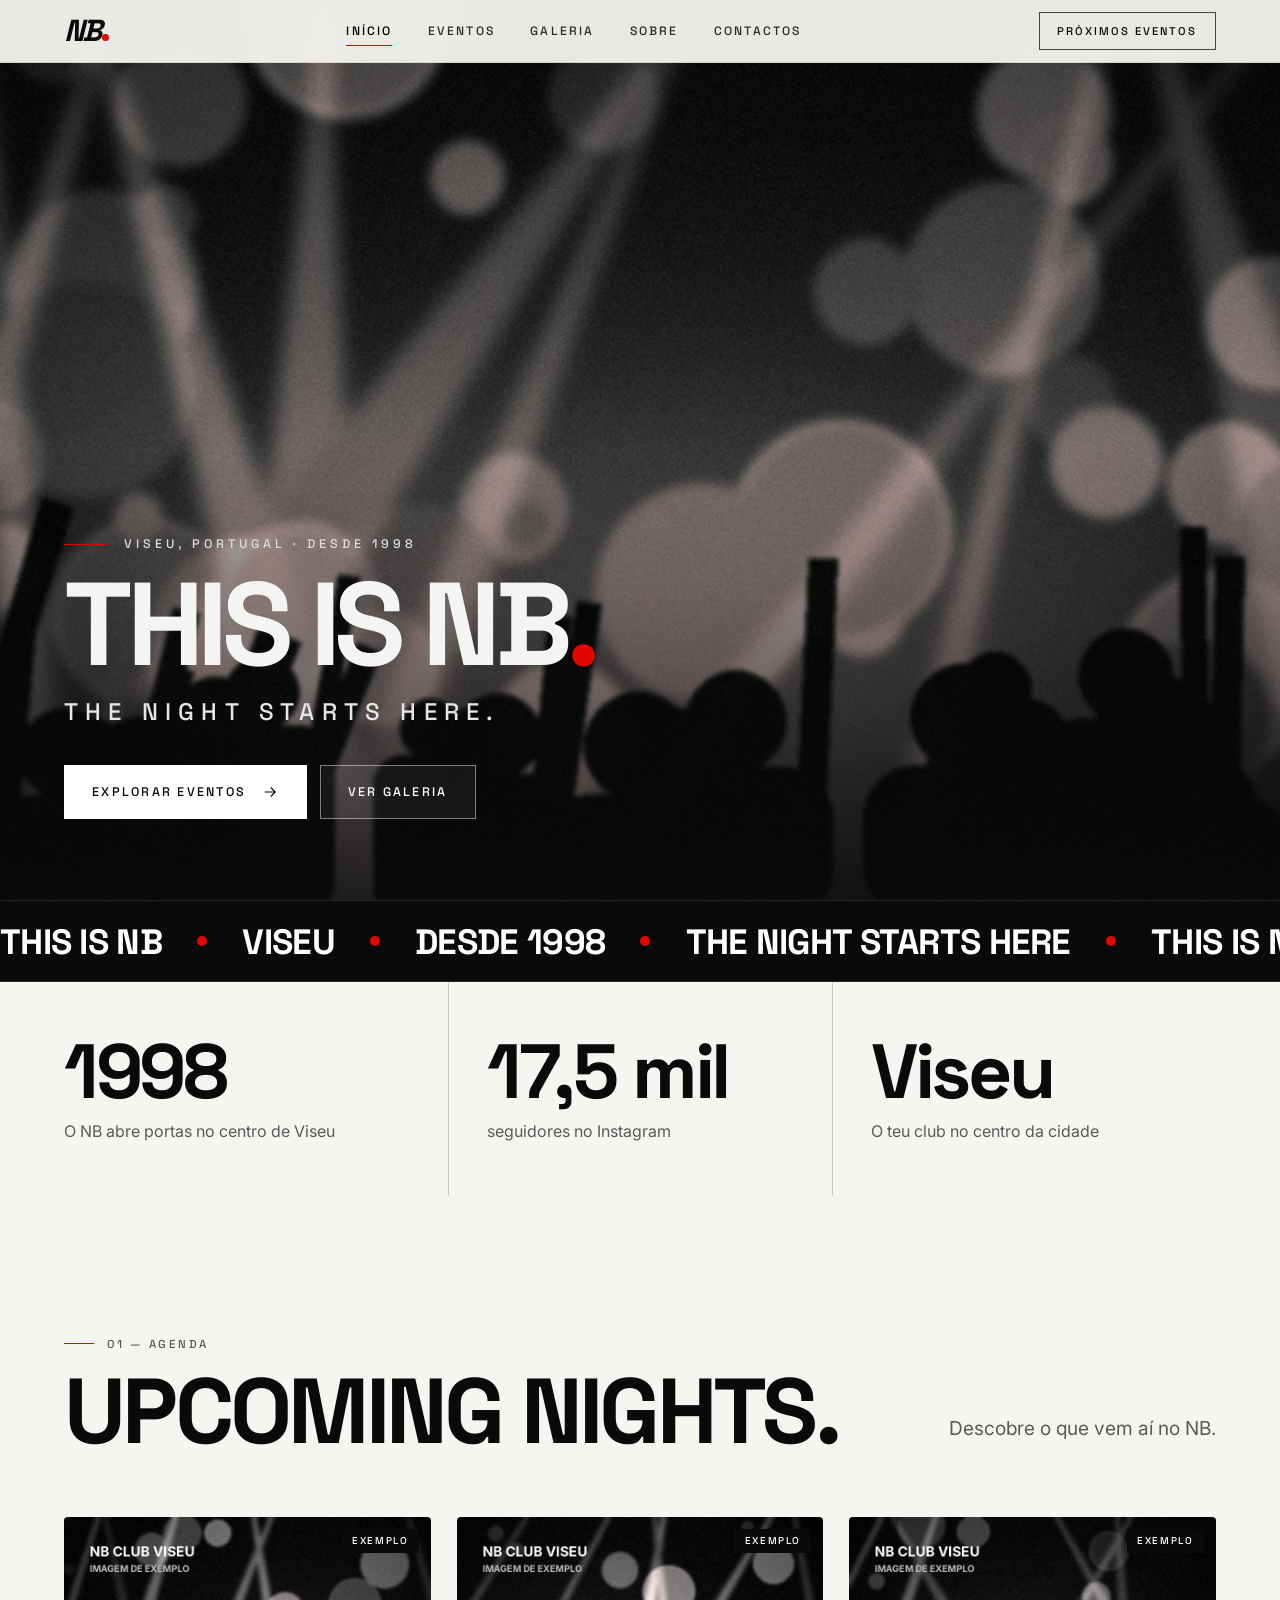
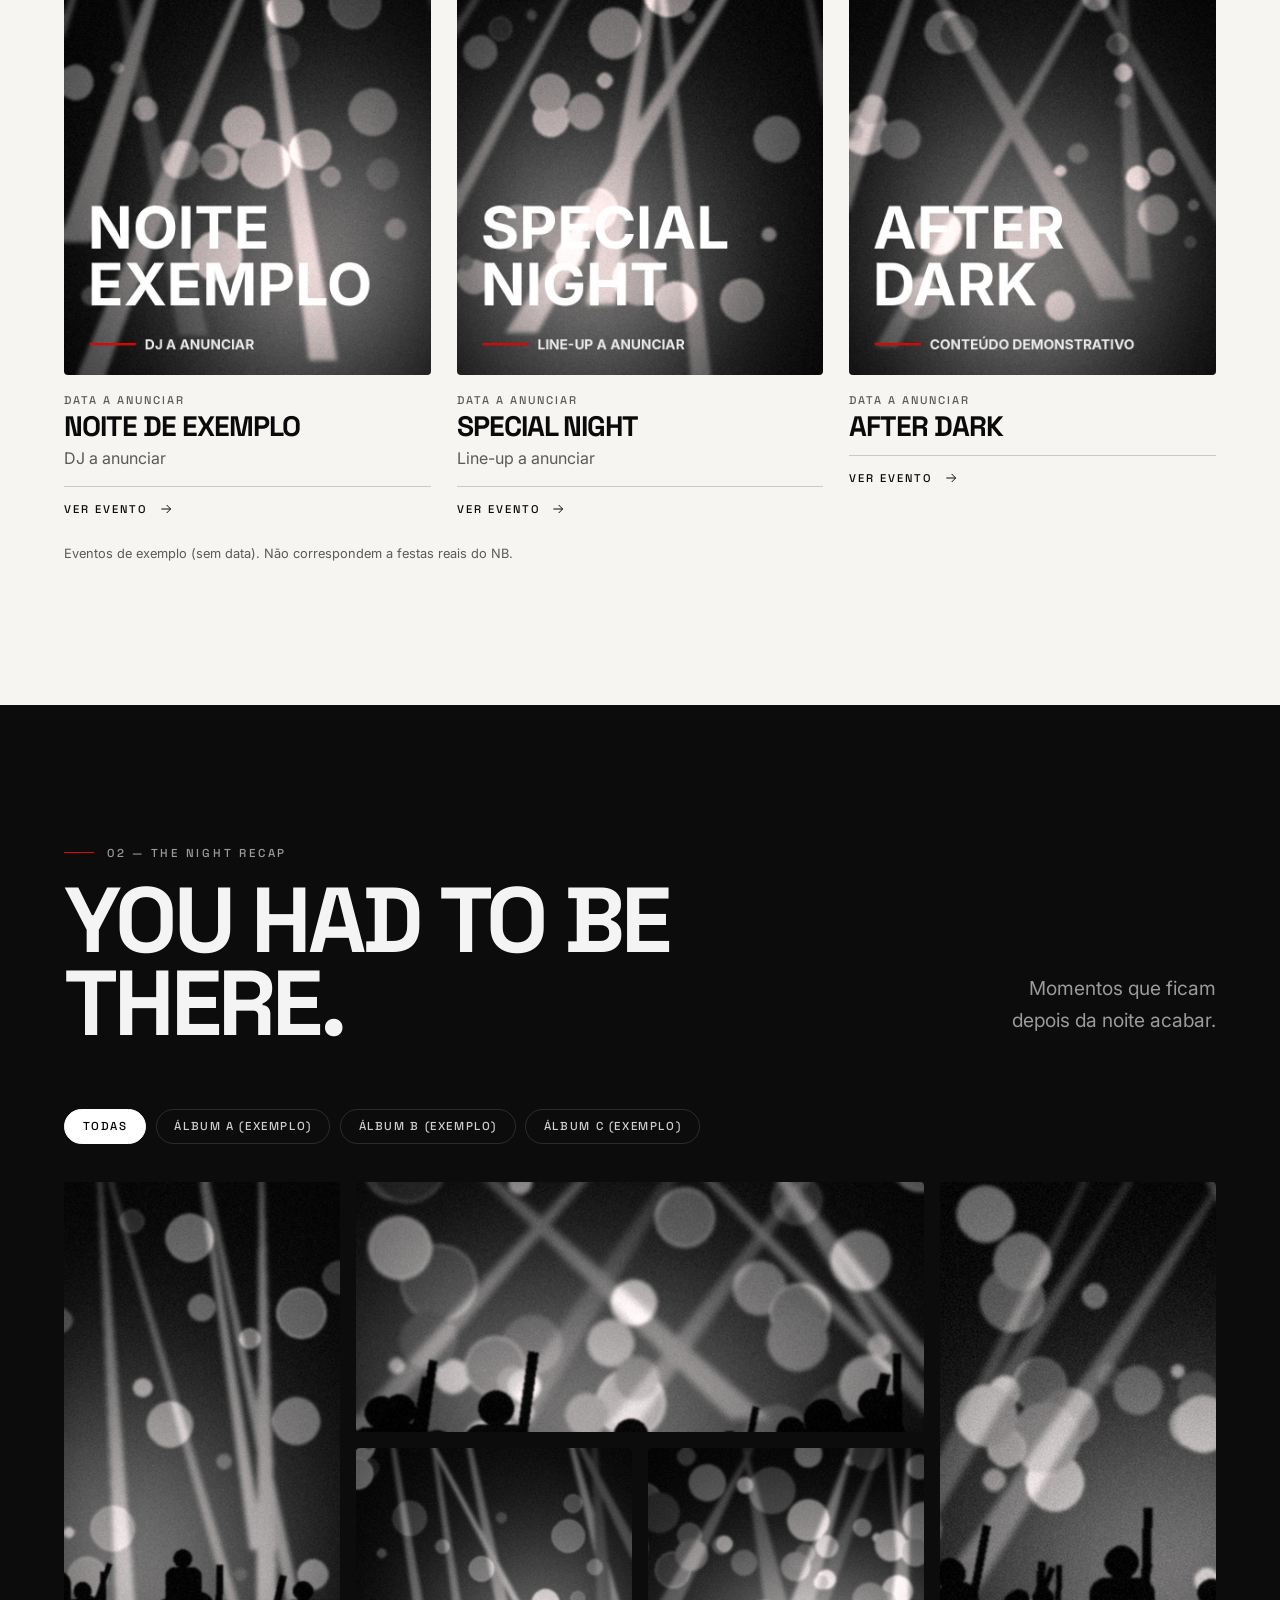
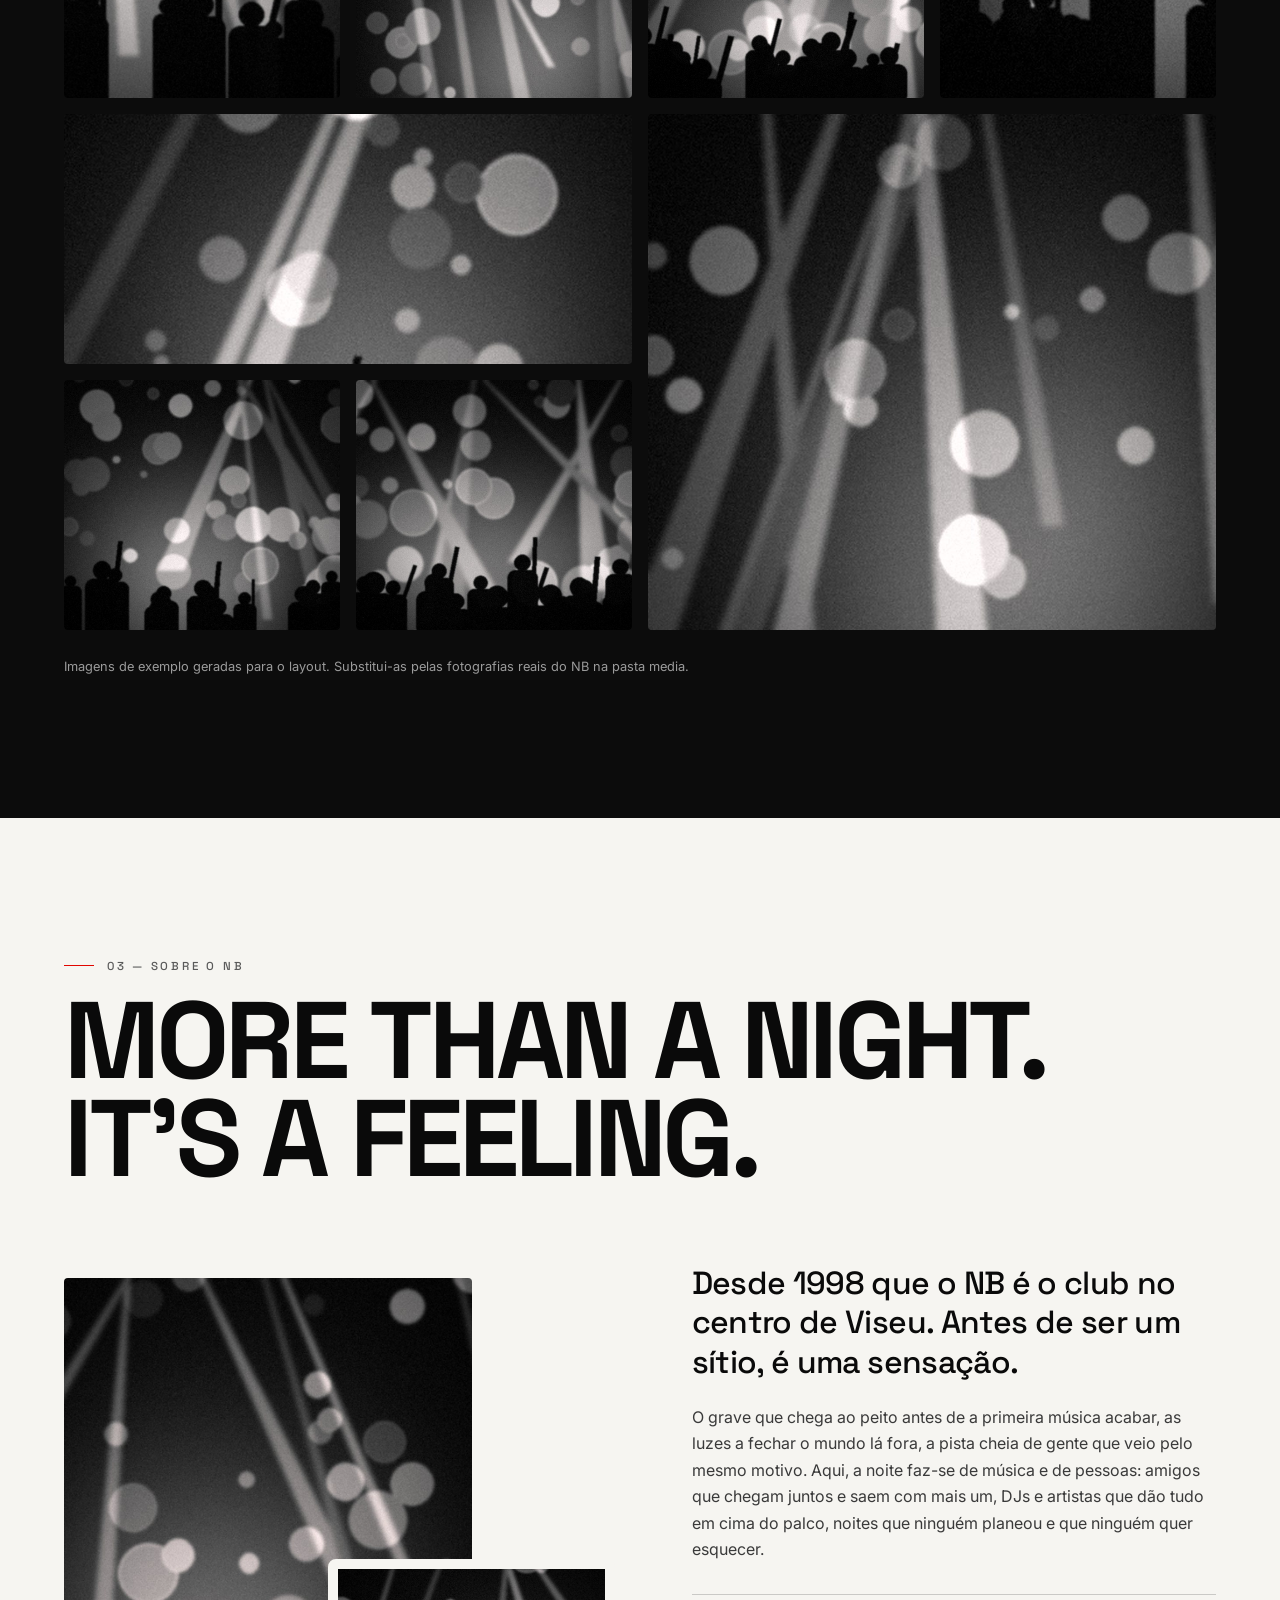
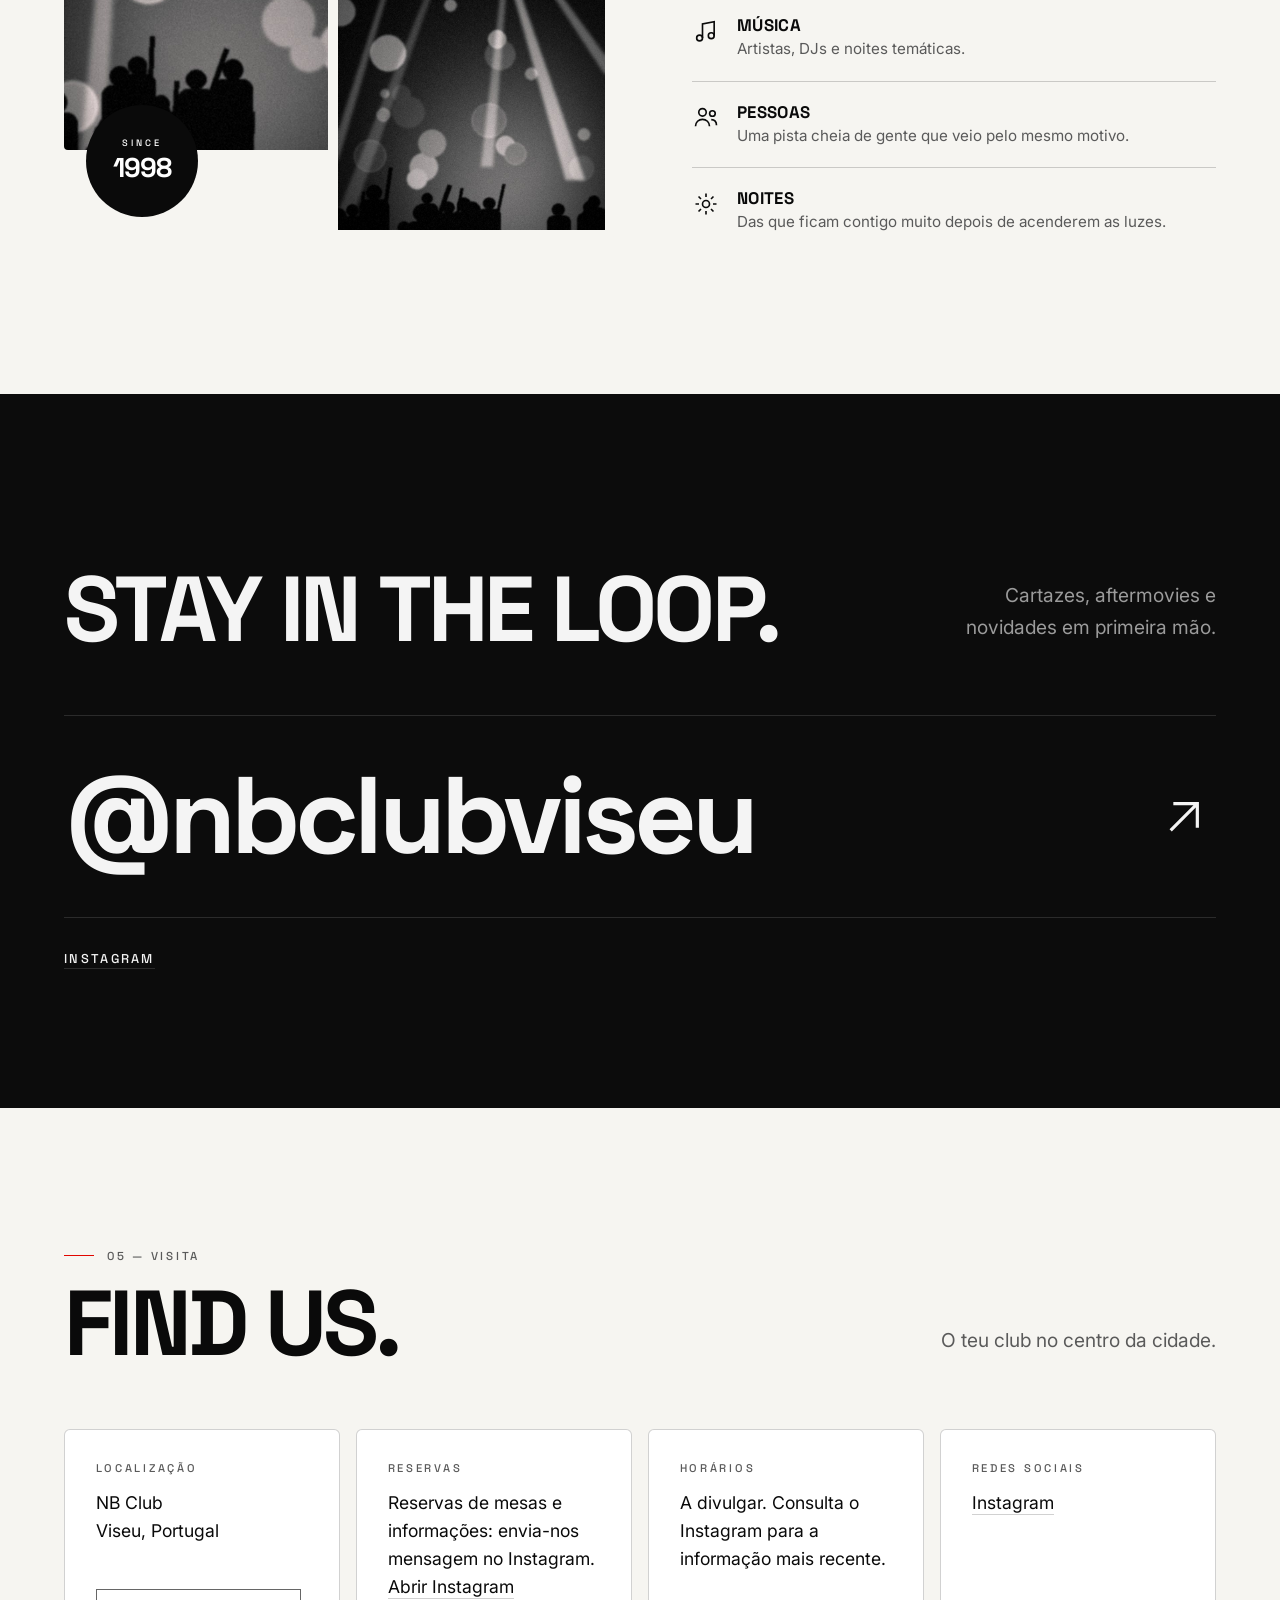
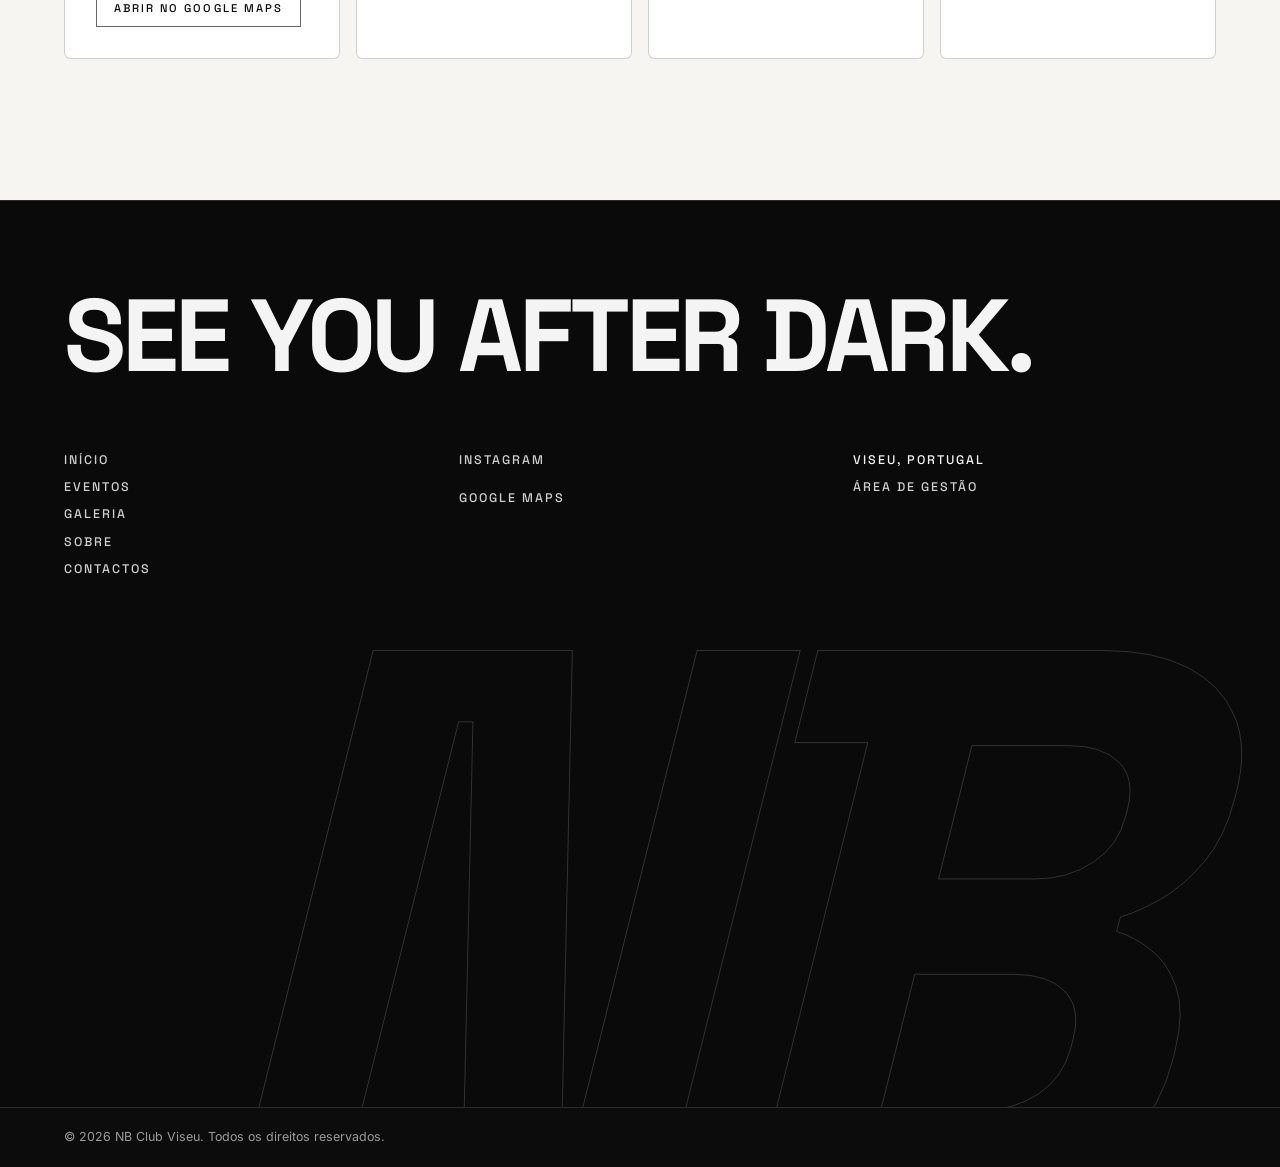
==== nb-site-v2/index.html @ d654af5f "Primeira versão do NB SITE" ====
<!doctype html>
<html lang="pt-PT">
<head>
  <meta charset="utf-8">
  <meta name="viewport" content="width=device-width, initial-scale=1">
  <title>NB Club Viseu | Discoteca e eventos em Viseu</title>
  <meta name="description" content="NB Club Viseu: a discoteca no centro da cidade desde 1998. Próximos eventos, galeria das noites e contactos do NB em Viseu, Portugal.">
  <meta name="theme-color" content="#0a0a0a">
  <meta property="og:type" content="website">
  <meta property="og:locale" content="pt_PT">
  <meta property="og:title" content="NB Club Viseu | Discoteca e eventos em Viseu">
  <meta property="og:description" content="This is NB. The night starts here. Eventos, galeria e contactos do NB em Viseu.">
  <!-- Quando tiveres domínio: adiciona <link rel="canonical"> e <meta property="og:image"> -->
  <link rel="preconnect" href="https://fonts.googleapis.com">
  <link rel="preconnect" href="https://fonts.gstatic.com" crossorigin>
  <link href="https://fonts.googleapis.com/css2?family=Inter:wght@300;400;500;600&family=Space+Grotesk:wght@400;500;600;700&display=swap" rel="stylesheet">
  <link rel="stylesheet" href="styles.css">
  <link rel="stylesheet" href="home.css">
  <noscript><style>[data-reveal],.wi{opacity:1!important;transform:none!important}</style></noscript>
  <script type="application/ld+json">
  {
    "@context": "https://schema.org",
    "@type": "NightClub",
    "name": "NB Club Viseu",
    "slogan": "O teu club no centro da cidade",
    "foundingDate": "1998",
    "sameAs": ["https://www.instagram.com/nbclubviseu/"],
    "address": { "@type": "PostalAddress", "addressLocality": "Viseu", "addressCountry": "PT" }
  }
  </script>
</head>
<body class="v2">
  <a class="skip" href="#main">Saltar para o conteúdo</a>

  <header class="nav" id="top">
    <a class="logo" href="index.html" aria-label="NB — início">NB<i></i></a>
    <nav aria-label="Principal">
      <ul class="nav-links">
        <li><a href="#inicio">Início</a></li>
        <li><a href="#eventos">Eventos</a></li>
        <li><a href="#galeria">Galeria</a></li>
        <li><a href="#sobre">Sobre</a></li>
        <li><a href="#contactos">Contactos</a></li>
      </ul>
    </nav>
    <a class="btn btn-sm nav-cta" href="#eventos"><span>PRÓXIMOS EVENTOS</span></a>
    <button class="burger" type="button" aria-expanded="false" aria-controls="menu" aria-label="Abrir menu"><span></span><span></span></button>
  </header>

  <div class="menu" id="menu" role="dialog" aria-label="Menu">
    <a class="m" href="#inicio" style="--i:0"><span>Início</span></a>
    <a class="m" href="#eventos" style="--i:1"><span>Eventos</span></a>
    <a class="m" href="#galeria" style="--i:2"><span>Galeria</span></a>
    <a class="m" href="#sobre" style="--i:3"><span>Sobre</span></a>
    <a class="m" href="#contactos" style="--i:4"><span>Contactos</span></a>
    <a class="menu-ig" href="https://www.instagram.com/nbclubviseu/" target="_blank" rel="noopener">@nbclubviseu</a>
  </div>

  <main id="main">

    <!-- HERO -->
    <section class="hero" id="inicio" aria-label="NB — Viseu">
      <div class="hero-media">
        <video id="heroVideo" muted loop playsinline preload="metadata" aria-hidden="true" tabindex="-1"></video>
      </div>
      <div class="hero-wrap">
        <div class="hero-in">
          <p class="hero-loc" data-reveal style="--d:.1s">VISEU, PORTUGAL &middot; DESDE 1998</p>
          <h1 class="hero-title" data-split="letters">THIS IS NB.</h1>
          <p class="hero-sub" data-split="words">THE NIGHT STARTS HERE.</p>
          <div class="hero-cta" data-reveal style="--d:.9s">
            <a class="btn btn-primary" href="#eventos"><span>EXPLORAR EVENTOS</span>
              <svg class="arr" viewBox="0 0 24 24" width="18" height="18" fill="none" stroke="currentColor" stroke-width="1.5" aria-hidden="true"><path d="M5 12h14M13 6l6 6-6 6"/></svg></a>
            <a class="btn btn-ghost" href="#galeria"><span>VER GALERIA</span></a>
          </div>
        </div>

        <!-- Cartão da próxima noite (preenchido por JS) -->
        <aside class="next" id="next" hidden aria-label="Próxima noite" data-reveal style="--d:1.1s"></aside>
      </div>
      <a class="scroll" href="#marquee" aria-label="Descer" data-reveal style="--d:1.4s"><span>SCROLL</span><i></i></a>
    </section>

    <!-- MARQUEE -->
    <div class="marquee" id="marquee" aria-hidden="true">
      <div class="marquee-track">
        <span>THIS IS NB</span><i></i><span>VISEU</span><i></i><span>DESDE 1998</span><i></i><span>THE NIGHT STARTS HERE</span><i></i>
        <span>THIS IS NB</span><i></i><span>VISEU</span><i></i><span>DESDE 1998</span><i></i><span>THE NIGHT STARTS HERE</span><i></i>
        <span>THIS IS NB</span><i></i><span>VISEU</span><i></i><span>DESDE 1998</span><i></i><span>THE NIGHT STARTS HERE</span><i></i>
        <span>THIS IS NB</span><i></i><span>VISEU</span><i></i><span>DESDE 1998</span><i></i><span>THE NIGHT STARTS HERE</span><i></i>
      </div>
    </div>

    <!-- NÚMEROS -->
    <section class="facts light" aria-label="O NB em números">
      <div class="facts-in">
        <div class="fact" data-reveal><b>1998</b><span>O NB abre portas no centro de Viseu</span></div>
        <div class="fact" data-reveal style="--d:.08s"><b>17,5 mil</b><span>seguidores no Instagram</span></div>
        <div class="fact" data-reveal style="--d:.16s"><b>Viseu</b><span>O teu club no centro da cidade</span></div>
      </div>
    </section>

    <!-- EVENTOS -->
    <section class="sec light" id="eventos" aria-labelledby="ev-h">
      <div class="sec-top">
        <div>
          <p class="kicker" data-reveal><i></i>01 &mdash; Agenda</p>
          <h2 class="h-xl" id="ev-h" data-split="words">UPCOMING NIGHTS.</h2>
        </div>
        <p class="sub" data-reveal>Descobre o que vem aí no NB.</p>
      </div>
      <div class="ev-list" id="evList" aria-busy="true">
        <div class="ecard skel" aria-hidden="true"></div>
        <div class="ecard skel" aria-hidden="true"></div>
        <div class="ecard skel" aria-hidden="true"></div>
      </div>
      <p class="demo-note" id="evNote" hidden>Eventos de exemplo (sem data). Não correspondem a festas reais do NB.</p>
    </section>

    <!-- GALERIA -->
    <section class="sec dark" id="galeria" aria-labelledby="gal-h">
      <div class="sec-top">
        <div>
          <p class="kicker" data-reveal><i></i>02 &mdash; The night recap</p>
          <h2 class="h-xl" id="gal-h" data-split="words">YOU HAD TO BE THERE.</h2>
        </div>
        <p class="sub" data-reveal>Momentos que ficam depois da noite acabar.</p>
      </div>
      <div class="filters" id="filters" role="group" aria-label="Filtrar por festa ou data"></div>
      <div class="bento" id="bento"></div>
      <p class="demo-note" id="galNote" hidden>Imagens de exemplo geradas para o layout. Substitui-as pelas fotografias reais do NB na pasta media.</p>
    </section>

    <!-- SOBRE -->
    <section class="sec about light" id="sobre" aria-labelledby="man-h">
      <p class="kicker" data-reveal><i></i>03 &mdash; Sobre o NB</p>
      <h2 class="h-xxl" id="man-h" data-split="words">MORE THAN A NIGHT.<br>IT'S A FEELING.</h2>
      <div class="about-grid">
        <div class="collage" data-reveal>
          <div class="c1"><span class="media is-missing" data-parallax="0.06"><img src="media/manifesto.jpg" alt="Imagem de exemplo: luzes sobre a pista" loading="lazy" decoding="async" onerror="this.parentNode.classList.add('is-missing');this.remove()"></span></div>
          <div class="c2"><span class="media is-missing"><img src="media/manifesto-2.jpg" alt="Imagem de exemplo: ambiente da noite" loading="lazy" decoding="async" onerror="this.parentNode.classList.add('is-missing');this.remove()"></span></div>
          <p class="stamp" aria-hidden="true">SINCE<b>1998</b></p>
        </div>
        <div class="about-text">
          <p class="lead" data-reveal>Desde 1998 que o NB é o club no centro de Viseu. Antes de ser um sítio, é uma sensação.</p>
          <p data-reveal>O grave que chega ao peito antes de a primeira música acabar, as luzes a fechar o mundo lá fora, a pista cheia de gente que veio pelo mesmo motivo. Aqui, a noite faz-se de música e de pessoas: amigos que chegam juntos e saem com mais um, DJs e artistas que dão tudo em cima do palco, noites que ninguém planeou e que ninguém quer esquecer.</p>
          <ul class="pillars">
            <li data-reveal>
              <svg viewBox="0 0 24 24" width="28" height="28" fill="none" stroke="currentColor" stroke-width="1.4" aria-hidden="true"><path d="M9 18V6l10-2v12"/><circle cx="6.5" cy="18" r="2.5"/><circle cx="16.5" cy="16" r="2.5"/></svg>
              <div><h3>Música</h3><p>Artistas, DJs e noites temáticas.</p></div>
            </li>
            <li data-reveal style="--d:.08s">
              <svg viewBox="0 0 24 24" width="28" height="28" fill="none" stroke="currentColor" stroke-width="1.4" aria-hidden="true"><circle cx="9" cy="8" r="3.2"/><path d="M3 20c0-3.6 2.7-6 6-6s6 2.4 6 6"/><circle cx="17.5" cy="9" r="2.4"/><path d="M16.5 14.2c2.7.1 4.5 2 4.5 4.8"/></svg>
              <div><h3>Pessoas</h3><p>Uma pista cheia de gente que veio pelo mesmo motivo.</p></div>
            </li>
            <li data-reveal style="--d:.16s">
              <svg viewBox="0 0 24 24" width="28" height="28" fill="none" stroke="currentColor" stroke-width="1.4" aria-hidden="true"><path d="M12 3v3M12 18v3M3 12h3M18 12h3M5.6 5.6l2.1 2.1M16.3 16.3l2.1 2.1M18.4 5.6l-2.1 2.1M7.7 16.3l-2.1 2.1"/><circle cx="12" cy="12" r="3"/></svg>
              <div><h3>Noites</h3><p>Das que ficam contigo muito depois de acenderem as luzes.</p></div>
            </li>
          </ul>
        </div>
      </div>
    </section>

    <!-- SOCIAL -->
    <section class="sec dark social" id="social" aria-labelledby="soc-h">
      <div class="sec-top">
        <div>
          <p class="kicker" data-reveal><i></i>04 &mdash; Comunidade</p>
          <h2 class="h-xl" id="soc-h" data-split="words">STAY IN THE LOOP.</h2>
        </div>
        <p class="sub" data-reveal>Cartazes, aftermovies e novidades em primeira mão.</p>
      </div>
      <a class="ig-big" href="https://www.instagram.com/nbclubviseu/" target="_blank" rel="noopener" data-reveal>
        <span>@nbclubviseu</span>
        <svg viewBox="0 0 24 24" width="40" height="40" fill="none" stroke="currentColor" stroke-width="1.2" aria-hidden="true"><path d="M7 17 17 7M8 7h9v9"/></svg>
      </a>
      <div class="ig-posts" id="igPosts" hidden></div>
      <ul class="soc-list" data-reveal>
        <li><a class="link" href="https://www.instagram.com/nbclubviseu/" target="_blank" rel="noopener">Instagram</a></li>
        <li><a class="link" data-fb href="#" target="_blank" rel="noopener" hidden>Facebook</a></li>
      </ul>
    </section>

    <!-- CONTACTOS -->
    <section class="sec contacts light" id="contactos" aria-labelledby="con-h">
      <div class="sec-top">
        <div>
          <p class="kicker" data-reveal><i></i>05 &mdash; Visita</p>
          <h2 class="h-xl" id="con-h" data-split="words">FIND US.</h2>
        </div>
        <p class="sub" data-reveal>O teu club no centro da cidade.</p>
      </div>
      <div class="info-cards">
        <article class="icard" data-reveal>
          <h3>Localização</h3>
          <p>NB Club<br>Viseu, Portugal</p>
          <a class="btn btn-sm" id="mapBtn" href="https://www.google.com/maps/search/?api=1&amp;query=NB+Club+Viseu" target="_blank" rel="noopener"><span>ABRIR NO GOOGLE MAPS</span></a>
        </article>
        <article class="icard" data-reveal style="--d:.08s">
          <h3>Reservas</h3>
          <p id="resBody"></p>
        </article>
        <article class="icard" data-reveal style="--d:.16s">
          <h3>Horários</h3>
          <p id="hoursBody"></p>
        </article>
        <article class="icard" data-reveal style="--d:.24s">
          <h3>Redes sociais</h3>
          <p><a class="link" href="https://www.instagram.com/nbclubviseu/" target="_blank" rel="noopener">Instagram</a><br><a class="link" data-fb href="#" target="_blank" rel="noopener" hidden>Facebook</a></p>
        </article>
      </div>
    </section>
  </main>

  <!-- FOOTER -->
  <footer class="footer">
    <p class="foot-line" data-split="words">SEE YOU AFTER DARK.</p>
    <div class="foot-cols">
      <nav aria-label="Rodapé">
        <ul>
          <li><a href="#inicio">Início</a></li>
          <li><a href="#eventos">Eventos</a></li>
          <li><a href="#galeria">Galeria</a></li>
          <li><a href="#sobre">Sobre</a></li>
          <li><a href="#contactos">Contactos</a></li>
        </ul>
      </nav>
      <ul>
        <li><a href="https://www.instagram.com/nbclubviseu/" target="_blank" rel="noopener">Instagram</a></li>
        <li><a data-fb href="#" target="_blank" rel="noopener" hidden>Facebook</a></li>
        <li><a href="https://www.google.com/maps/search/?api=1&amp;query=NB+Club+Viseu" target="_blank" rel="noopener">Google Maps</a></li>
      </ul>
      <ul>
        <li>Viseu, Portugal</li>
        <li><a href="admin.html">Área de gestão</a></li>
      </ul>
    </div>
    <div class="foot-big" aria-hidden="true">NB</div>
    <p class="copy">&copy; <span data-year>2026</span> NB Club Viseu. Todos os direitos reservados.</p>
  </footer>

  <!-- Lightbox -->
  <dialog class="lb" id="lb" aria-label="Galeria de fotografias">
    <button class="lb-btn lb-close" id="lbClose" type="button" aria-label="Fechar">
      <svg viewBox="0 0 24 24" width="24" height="24" fill="none" stroke="currentColor" stroke-width="1.5" aria-hidden="true"><path d="M5 5l14 14M19 5 5 19"/></svg></button>
    <button class="lb-btn lb-prev" id="lbPrev" type="button" aria-label="Fotografia anterior">
      <svg viewBox="0 0 24 24" width="28" height="28" fill="none" stroke="currentColor" stroke-width="1.5" aria-hidden="true"><path d="M19 12H5M11 6l-6 6 6 6"/></svg></button>
    <figure class="lb-fig" id="lbFig"></figure>
    <button class="lb-btn lb-next" id="lbNext" type="button" aria-label="Fotografia seguinte">
      <svg viewBox="0 0 24 24" width="28" height="28" fill="none" stroke="currentColor" stroke-width="1.5" aria-hidden="true"><path d="M5 12h14M13 6l6 6-6 6"/></svg></button>
    <p class="lb-cap" id="lbCap" aria-live="polite"></p>
  </dialog>

  <script src="store.js"></script>
  <script src="common.js"></script>
  <script src="home.js"></script>
</body>
</html>
---- nb-site-v2/styles.css ----
/* ==========================================================================
   NB Club Viseu — estilos
   ========================================================================== */
:root {
  --bg: #0c0c0c;
  --bg2: #161616;
  --fg: #f4f4f4;
  --mute: #9b9b9b;
  --line: rgba(255, 255, 255, .13);
  --red: #e10600;
  --ease: cubic-bezier(.16, 1, .3, 1);
  --gut: clamp(20px, 5vw, 72px);
  --ff: 'Space Grotesk', 'Inter', system-ui, sans-serif;
  --fb: 'Inter', system-ui, -apple-system, sans-serif;
}

*, *::before, *::after { box-sizing: border-box; margin: 0; padding: 0; }
html { scroll-behavior: smooth; -webkit-text-size-adjust: 100%; scroll-padding-top: 70px; }
body {
  background: var(--bg); color: var(--fg); font-family: var(--fb); font-size: 1rem;
  line-height: 1.65; overflow-x: hidden; -webkit-font-smoothing: antialiased;
}
body.lock { overflow: hidden; }
img, video { display: block; max-width: 100%; }
a { color: inherit; text-decoration: none; }
ul { list-style: none; }
button { font: inherit; color: inherit; background: none; border: 0; cursor: pointer; }
:focus-visible { outline: 2px solid var(--red); outline-offset: 3px; }
::selection { background: var(--red); color: #fff; }
[hidden] { display: none !important; }

.sr-only { position: absolute; width: 1px; height: 1px; overflow: hidden; clip: rect(0 0 0 0); white-space: nowrap; }
.skip { position: fixed; left: 12px; top: -60px; z-index: 500; background: #fff; color: #000; padding: .7rem 1rem; font-weight: 600; transition: top .2s; }
.skip:focus { top: 12px; }

/* ---------- Tipografia ---------- */
.h-xxl, .h-xl, .h-lg, .h-md, .hero-title, .foot-line {
  font-family: var(--ff); font-weight: 700; text-transform: uppercase; letter-spacing: -.04em; line-height: .9;
}
.h-xxl { font-size: clamp(2.8rem, 10.5vw, 11rem); }
.h-xl  { font-size: clamp(3rem, 11vw, 10rem); }
.h-lg  { font-size: clamp(2.6rem, 8vw, 7rem); }
.h-md  { font-size: clamp(2rem, 5vw, 3.6rem); margin-bottom: 1.4rem; }
.eyebrow { font: 500 .74rem var(--ff); letter-spacing: .24em; text-transform: uppercase; color: var(--mute); }
.pad { padding: 0 var(--gut); }
.sub { color: var(--mute); font-size: clamp(1rem, 1.5vw, 1.25rem); max-width: 28ch; }
.link { border-bottom: 1px solid var(--line); transition: border-color .4s, color .4s; padding-bottom: 1px; }
.link:hover { border-color: var(--red); color: #fff; }

/* Divisão de texto */
.w { display: inline-block; overflow: hidden; vertical-align: top; padding: .08em .03em .12em; margin: -.08em -.03em -.12em; }
.word { display: inline-block; white-space: nowrap; }
.wi { display: inline-block; transform: translateY(115%); transition: transform 1.1s var(--ease); transition-delay: calc(var(--i, 0) * 60ms); }
.in > span > .word .wi, .in .wi { transform: none; }
.dot { color: var(--red); }

[data-reveal] { opacity: 0; transform: translateY(34px); transition: opacity 1.1s var(--ease), transform 1.1s var(--ease); transition-delay: var(--d, 0s); }
[data-reveal].in { opacity: 1; transform: none; }

/* ---------- Botões ---------- */
.btn {
  position: relative; display: inline-flex; align-items: center; gap: .9rem; overflow: hidden; isolation: isolate;
  padding: 1.05rem 1.7rem; border: 1px solid rgba(255, 255, 255, .55);
  font: 500 .78rem var(--ff); letter-spacing: .18em; text-transform: uppercase; color: #fff;
  transition: color .5s var(--ease), border-color .5s var(--ease);
}
.btn::before { content: ''; position: absolute; inset: 0; z-index: -1; background: var(--red); transform: translateY(101%); transition: transform .6s var(--ease); }
.btn .arr { transition: transform .5s var(--ease); }
.btn:hover::before, .btn:focus-visible::before { transform: none; }
.btn:hover { border-color: var(--red); }
.btn:hover .arr { transform: translateX(6px); }
.btn-primary { background: #fff; color: #080808; border-color: #fff; }
.btn-primary:hover { color: #fff; }
.btn-sm { padding: .7rem 1.1rem; font-size: .7rem; }
.round { width: 52px; height: 52px; border: 1px solid var(--line); border-radius: 50%; display: grid; place-items: center; transition: background .4s, border-color .4s, opacity .4s; }
.round:hover:not(:disabled) { background: #fff; color: #000; border-color: #fff; }
.round:disabled { opacity: .3; cursor: default; }

/* ---------- Loader ---------- */
.loader { position: fixed; inset: 0; z-index: 400; background: var(--bg); display: grid; place-content: center; justify-items: center; gap: 1.4rem; animation: loaderOut .6s .85s forwards; }
.loader-mark { font: 700 clamp(3rem, 12vw, 6rem) var(--ff); font-style: italic; letter-spacing: -.05em; }
.loader-bar { width: 120px; height: 2px; background: var(--red); transform: scaleX(0); transform-origin: left; animation: bar .8s var(--ease) forwards; }
.no-loader .loader { display: none; }
@keyframes bar { to { transform: scaleX(1); } }
@keyframes loaderOut { to { opacity: 0; visibility: hidden; } }

/* ---------- Progresso, cursor, cortina ---------- */
.progress { position: fixed; top: 0; left: 0; right: 0; height: 2px; background: var(--red); transform: scaleX(0); transform-origin: 0 50%; z-index: 120; }
.cursor { position: fixed; top: 0; left: 0; z-index: 300; width: 34px; height: 34px; border: 1px solid #fff; border-radius: 50%; pointer-events: none; mix-blend-mode: difference; opacity: 0; transition: opacity .3s, width .4s var(--ease), height .4s var(--ease), background .4s; }
.cursor.on { opacity: 1; }
.cursor.hot { width: 74px; height: 74px; background: #fff; }
.curtain { position: fixed; inset: 0; z-index: 350; background: var(--bg); transform: translateY(-100%); pointer-events: none; }
.curtain.leaving { transform: none; pointer-events: all; transition: transform .5s var(--ease); }
.curtain.arrive { animation: curtainOut .8s var(--ease) forwards; }
@keyframes curtainOut { from { transform: none; } to { transform: translateY(100%); } }

/* ---------- Navbar ---------- */
.nav {
  position: fixed; inset: 0 0 auto 0; z-index: 50; display: flex; align-items: center; justify-content: space-between; gap: 2rem;
  padding: 22px var(--gut); border-bottom: 1px solid transparent;
  transition: background .5s, padding .5s var(--ease), border-color .5s, backdrop-filter .5s;
}
.nav.scrolled { background: rgba(8, 8, 8, .72); backdrop-filter: blur(16px); -webkit-backdrop-filter: blur(16px); padding-block: 14px; border-color: var(--line); }
.nav.open { background: transparent; backdrop-filter: none; border-color: transparent; }
.logo { font: 700 1.9rem/1 var(--ff); font-style: italic; letter-spacing: -.06em; display: inline-flex; align-items: flex-end; gap: 2px; }
.logo i { width: 7px; height: 7px; background: var(--red); border-radius: 50%; margin-bottom: 5px; transition: transform .5s var(--ease); }
.logo:hover i { transform: scale(1.8); }
.nav-links { display: none; gap: 2.2rem; }
.nav-links a { position: relative; display: block; padding: .4rem 0; font: 500 .76rem var(--ff); letter-spacing: .18em; text-transform: uppercase; color: #d4d4d4; transition: color .3s; }
.nav-links a::after { content: ''; position: absolute; left: 0; bottom: 0; width: 100%; height: 1px; background: var(--red); transform: scaleX(0); transform-origin: right; transition: transform .6s var(--ease); }
.nav-links a:hover, .nav-links a[aria-current="true"] { color: #fff; }
.nav-links a:hover::after, .nav-links a[aria-current="true"]::after { transform: scaleX(1); transform-origin: left; }
.nav-cta { display: none; }
.burger { width: 46px; height: 46px; display: grid; place-content: center; gap: 7px; }
.burger span { display: block; width: 28px; height: 1.5px; background: #fff; transition: transform .6s var(--ease); }
.burger[aria-expanded="true"] span:first-child { transform: translateY(4.3px) rotate(45deg); }
.burger[aria-expanded="true"] span:last-child { transform: translateY(-4.3px) rotate(-45deg); }
@media (min-width: 960px) {
  .nav-links, .nav-cta { display: flex; }
  .burger { display: none; }
}

.menu {
  position: fixed; inset: 0; z-index: 40; background: var(--bg); display: flex; flex-direction: column; justify-content: center; gap: .3rem;
  padding: 110px var(--gut) 40px; clip-path: inset(0 0 100% 0); visibility: hidden;
  transition: clip-path .85s var(--ease), visibility 0s .85s;
}
.nav.open + .menu { clip-path: inset(0); visibility: visible; transition: clip-path .85s var(--ease), visibility 0s; }
.menu .m { display: block; overflow: hidden; font: 700 clamp(2.8rem, 13vw, 5.4rem)/1.05 var(--ff); text-transform: uppercase; letter-spacing: -.04em; }
.menu .m span { display: block; transform: translateY(110%); transition: transform .9s var(--ease); transition-delay: 0s; }
.nav.open + .menu .m span { transform: none; transition-delay: calc(.2s + var(--i) * 70ms); }
.menu .m:hover span { color: var(--red); }
.menu-ig { margin-top: 2rem; color: var(--mute); font: 500 .8rem var(--ff); letter-spacing: .2em; text-transform: uppercase; }

/* ---------- Hero ---------- */
.hero { position: relative; display: flex; flex-direction: column; justify-content: flex-end; height: 100vh; height: 100svh; min-height: 560px; padding: 0 var(--gut) clamp(80px, 12vh, 130px); overflow: hidden; isolation: isolate; }
.hero-media { position: absolute; inset: 0; z-index: -2; background: #0d0d0d url('media/hero.jpg') center / cover no-repeat; transform: scale(1.08); transition: transform 2.8s var(--ease); }
.ready .hero-media { transform: none; }
.hero-media video { width: 100%; height: 100%; object-fit: cover; opacity: 0; transition: opacity 1.6s; }
.hero-media video.on { opacity: 1; }
.hero::after { content: ''; position: absolute; inset: 0; z-index: -1; background: linear-gradient(to bottom, rgba(8, 8, 8, .55) 0%, rgba(8, 8, 8, .45) 45%, rgba(8, 8, 8, .95) 100%); }
.hero-in { max-width: 1500px; }
.hero-loc { font: 500 .78rem var(--ff); letter-spacing: .32em; color: #ddd; margin-bottom: 1.4rem; display: flex; align-items: center; gap: 1rem; }
.hero-loc::before { content: ''; width: 44px; height: 1px; background: var(--red); }
.hero-title { font-size: clamp(4.4rem, 17vw, 17rem); letter-spacing: -.055em; line-height: .84; margin-bottom: 1.6rem; }
.hero-title .wi { transition-delay: calc(var(--i) * 55ms + .1s); }
.hero-sub { font: 500 clamp(.9rem, 2vw, 1.5rem) var(--ff); letter-spacing: .3em; text-transform: uppercase; color: #e6e6e6; margin-bottom: 2.4rem; }
.hero-sub .wi { transition-delay: calc(var(--i) * 90ms + .7s); }
.scroll { position: absolute; right: var(--gut); bottom: 28px; display: none; flex-direction: column; align-items: center; gap: .9rem; font: 500 .66rem var(--ff); letter-spacing: .3em; color: #cfcfcf; }
.scroll i { width: 1px; height: 64px; background: rgba(255, 255, 255, .25); position: relative; overflow: hidden; }
.scroll i::after { content: ''; position: absolute; left: 0; top: 0; width: 100%; height: 40%; background: #fff; animation: drip 2s var(--ease) infinite; }
@keyframes drip { 0% { transform: translateY(-100%); } 100% { transform: translateY(260%); } }
@media (min-width: 700px) { .scroll { display: flex; } }

/* ---------- Secções ---------- */
.section { position: relative; padding: clamp(90px, 14vw, 210px) 0 0; }
.sec-head { display: grid; gap: 1.4rem; padding: 0 var(--gut); margin-bottom: clamp(40px, 6vw, 84px); }
@media (min-width: 900px) {
  .sec-head { grid-template-columns: 1fr auto; align-items: end; gap: 3rem; }
  .sec-head .sub { text-align: right; padding-bottom: .6rem; }
}
.demo-note { padding: 1.4rem var(--gut) 0; font-size: .8rem; color: var(--mute); }
.demo-note.left { padding: 1.4rem 0 0; }

/* ---------- Eventos ---------- */
.rail { display: flex; gap: clamp(14px, 2vw, 28px); overflow-x: auto; scroll-snap-type: x mandatory; padding: 0 var(--gut) 20px; scroll-padding-inline: var(--gut); scrollbar-width: none; -webkit-overflow-scrolling: touch; overscroll-behavior-x: contain; }
.rail::-webkit-scrollbar { display: none; }
.rail.drag { scroll-snap-type: none; cursor: grabbing; }
.rail.is-empty { display: block; overflow: visible; }
@media (min-width: 900px) { .rail { padding-bottom: 80px; } .rail.is-empty { padding-bottom: 0; } }

.card { position: relative; flex: 0 0 min(78vw, 400px); aspect-ratio: 3 / 4.4; scroll-snap-align: start; display: block; overflow: hidden; background: var(--bg2); }
@media (min-width: 900px) {
  .card { flex-basis: clamp(300px, 27vw, 440px); }
  .card:nth-child(even) { margin-top: 64px; }
}
.card .media { position: absolute; inset: 0; }
.media { display: block; position: relative; overflow: hidden; background: #101010; }
.media img { position: absolute; inset: 0; width: 100%; height: 100%; object-fit: cover; transition: transform 1.9s var(--ease); }
.media.is-missing::before { content: 'NB'; position: absolute; inset: 0; display: grid; place-items: center; font: 700 clamp(3rem, 9vw, 6rem) var(--ff); font-style: italic; letter-spacing: -.06em; color: transparent; -webkit-text-stroke: 1px rgba(255, 255, 255, .16); background: repeating-linear-gradient(135deg, rgba(255, 255, 255, .02) 0 2px, transparent 2px 14px); }
.shade { position: absolute; inset: 0; background: linear-gradient(to top, rgba(8, 8, 8, .94) 0%, rgba(8, 8, 8, .15) 58%, rgba(8, 8, 8, .4) 100%); }
.shade::after { content: ''; position: absolute; inset: 0; background: #080808; opacity: 0; transition: opacity .9s var(--ease); }
.tag { position: absolute; top: 16px; right: 16px; padding: .3rem .6rem; background: rgba(8, 8, 8, .8); border: 1px solid var(--line); font: 500 .62rem var(--ff); letter-spacing: .16em; text-transform: uppercase; }
.cdate { position: absolute; top: 16px; left: 18px; display: flex; flex-direction: column; font-family: var(--ff); line-height: 1; }
.cdate b { font-size: clamp(2.6rem, 6vw, 3.8rem); letter-spacing: -.05em; font-weight: 700; }
.cdate i { font-style: normal; font-size: .8rem; letter-spacing: .26em; color: var(--red); margin-top: .35rem; font-weight: 600; }
.cinfo { position: absolute; left: 0; right: 0; bottom: 0; padding: 22px; display: flex; flex-direction: column; gap: .2rem; }
.ctitle { font: 700 clamp(1.5rem, 2.6vw, 2.1rem)/1 var(--ff); text-transform: uppercase; letter-spacing: -.03em; transition: transform .9s var(--ease); }
.cartist { color: #d0d0d0; font-size: .95rem; }
.ctime { color: var(--mute); font-size: .82rem; letter-spacing: .08em; text-transform: uppercase; }
.cbtn { align-self: flex-start; margin-top: 1rem; display: inline-flex; align-items: center; gap: .7rem; padding: .75rem 1.1rem; border: 1px solid rgba(255, 255, 255, .5); font: 500 .7rem var(--ff); letter-spacing: .18em; transition: background .5s var(--ease), color .5s var(--ease), border-color .5s var(--ease); }
.cbtn .arr { width: 16px; height: 16px; transition: transform .5s var(--ease); }
@media (hover: hover) {
  .ctitle { transform: translateY(.7rem); }
  .card:hover .ctitle, .card:focus-visible .ctitle { transform: none; }
  .card:hover .media img, .card:focus-visible .media img { transform: scale(1.09); }
  .card:hover .shade::after, .card:focus-visible .shade::after { opacity: .35; }
  .card:hover .cbtn, .card:focus-visible .cbtn { background: var(--red); border-color: var(--red); color: #fff; }
  .card:hover .cbtn .arr { transform: translateX(5px); }
}
.skel { background: linear-gradient(100deg, #101010 30%, #1a1a1a 50%, #101010 70%); background-size: 200% 100%; animation: shimmer 1.6s linear infinite; }
@keyframes shimmer { to { background-position: -200% 0; } }

.rail-ctrl { display: none; align-items: center; gap: .8rem; padding: 0 var(--gut); margin-top: -30px; }
.rail-ctrl .hint { margin-left: 1rem; font: 500 .7rem var(--ff); letter-spacing: .22em; text-transform: uppercase; color: var(--mute); }
@media (hover: hover) and (min-width: 900px) { .rail-ctrl { display: flex; } }

.empty { padding: clamp(36px, 6vw, 70px) var(--gut); border: 1px solid var(--line); margin: 0 var(--gut); display: grid; gap: 1rem; justify-items: start; color: var(--mute); max-width: 780px; }
.rail .empty { margin: 0 var(--gut); }
.empty-t { font: 700 clamp(1.6rem, 4vw, 2.6rem)/1 var(--ff); text-transform: uppercase; letter-spacing: -.03em; color: #fff; }

/* ---------- Galeria ---------- */
.filters { display: flex; flex-wrap: wrap; gap: .6rem; padding: 0 var(--gut); margin-bottom: clamp(26px, 4vw, 48px); }
.chip { padding: .6rem 1.1rem; border: 1px solid var(--line); border-radius: 100px; font: 500 .72rem var(--ff); letter-spacing: .14em; text-transform: uppercase; color: #cfcfcf; transition: background .4s, color .4s, border-color .4s; }
.chip:hover { border-color: #fff; }
.chip[aria-pressed="true"] { background: #fff; color: #000; border-color: #fff; }
.masonry { columns: 1; column-gap: clamp(12px, 1.6vw, 24px); padding: 0 var(--gut); transition: opacity .25s; }
.masonry.swap { opacity: 0; }
@media (min-width: 640px) { .masonry { columns: 2; } }
@media (min-width: 1040px) { .masonry { columns: 3; } }
.masonry .empty { margin: 0; column-span: all; }
.ph-item { position: relative; display: block; width: 100%; margin-bottom: clamp(12px, 1.6vw, 24px); break-inside: avoid; overflow: hidden; background: var(--bg2); cursor: zoom-in; }
.ph-item .media { position: absolute; inset: 0; }
.r-tall { aspect-ratio: 3 / 4.3; } .r-sq { aspect-ratio: 1; } .r-wide { aspect-ratio: 4 / 3; } .r-port { aspect-ratio: 4 / 5; }
.ph-cap { position: absolute; left: 14px; bottom: 12px; padding: .25rem .55rem; background: rgba(8, 8, 8, .75); font: 500 .62rem var(--ff); letter-spacing: .14em; text-transform: uppercase; opacity: 0; transform: translateY(8px); transition: opacity .6s var(--ease), transform .6s var(--ease); }
@media (hover: hover) {
  .ph-item:hover .media img { transform: scale(1.06); }
  .ph-item:hover .ph-cap, .ph-item:focus-visible .ph-cap { opacity: 1; transform: none; }
}

.lb { border: 0; padding: 0; width: 100vw; height: 100vh; height: 100dvh; max-width: none; max-height: none; background: rgba(5, 5, 5, .97); color: #fff; }
.lb[open] { display: grid; grid-template-columns: 64px 1fr 64px; grid-template-rows: 1fr auto; align-items: center; animation: lbIn .5s var(--ease); }
.lb::backdrop { background: #000; }
@keyframes lbIn { from { opacity: 0; } }
.lb-fig { grid-column: 2; grid-row: 1; display: grid; place-items: center; height: 100%; padding: 56px 0 8px; min-height: 0; }
.lb-media { width: min(100%, 1200px); height: 100%; max-height: calc(100dvh - 120px); background: transparent; }
.lb-media img { object-fit: contain; }
.lb-media.is-missing { max-width: 560px; aspect-ratio: 4 / 5; height: auto; background: #101010; }
.lb-cap { grid-column: 1 / -1; grid-row: 2; text-align: center; padding: 0 var(--gut) 18px; font: 500 .72rem var(--ff); letter-spacing: .18em; text-transform: uppercase; color: var(--mute); }
.lb-btn { width: 48px; height: 48px; display: grid; place-items: center; border-radius: 50%; transition: background .4s, color .4s; justify-self: center; }
.lb-btn:hover { background: #fff; color: #000; }
.lb-close { position: absolute; top: 14px; right: 14px; z-index: 2; }
.lb-prev { grid-column: 1; grid-row: 1; } .lb-next { grid-column: 3; grid-row: 1; }
@media (max-width: 640px) {
  .lb[open] { grid-template-columns: 1fr; }
  .lb-fig { grid-column: 1; padding-inline: 12px; }
  .lb-prev, .lb-next { position: absolute; bottom: 12px; z-index: 2; grid-column: auto; }
  .lb-prev { left: 12px; } .lb-next { right: 12px; }
}

/* ---------- Manifesto ---------- */
.manifesto .h-xxl { padding: 0 var(--gut); margin-top: 1.4rem; }
.mani-grid { display: grid; gap: clamp(36px, 6vw, 90px); padding: clamp(50px, 8vw, 110px) var(--gut) 0; }
.mani-img { position: relative; overflow: hidden; aspect-ratio: 4 / 5; background: var(--bg2); }
.mani-text { display: grid; gap: 1.4rem; align-content: end; color: #cfcfcf; font-size: clamp(1rem, 1.35vw, 1.2rem); max-width: 48ch; }
@media (min-width: 900px) {
  .mani-grid { grid-template-columns: 1.25fr 1fr; align-items: end; }
  .mani-img { aspect-ratio: 5 / 6; margin-right: -2vw; }
}

/* ---------- Social ---------- */
.ig-big { display: flex; align-items: center; justify-content: space-between; gap: 1rem; margin: 0 var(--gut); padding: clamp(24px, 4vw, 46px) 0; border-top: 1px solid var(--line); border-bottom: 1px solid var(--line); font: 700 clamp(2rem, 8.5vw, 8rem)/1 var(--ff); letter-spacing: -.045em; text-transform: lowercase; transition: color .5s, padding .6s var(--ease); }
.ig-big svg { flex: none; width: clamp(28px, 5vw, 64px); height: auto; transition: transform .6s var(--ease), color .5s; }
.ig-big:hover { color: var(--red); padding-left: clamp(8px, 2vw, 30px); }
.ig-big:hover svg { transform: translate(8px, -8px); }
.ig-posts { display: grid; gap: 16px; padding: clamp(30px, 5vw, 60px) var(--gut) 0; grid-template-columns: repeat(auto-fill, minmax(min(100%, 320px), 1fr)); }
.ig-embed { width: 100%; min-height: 560px; border: 0; background: #fff; border-radius: 2px; }
.soc-list { display: flex; gap: 2rem; padding: 2rem var(--gut) 0; font: 500 .8rem var(--ff); letter-spacing: .18em; text-transform: uppercase; }

/* ---------- Contactos ---------- */
.info-grid { display: grid; padding: 0 var(--gut); border-top: 1px solid var(--line); }
.info-grid > div { padding: 1.8rem 0; border-bottom: 1px solid var(--line); }
.info-grid dt { font: 500 .72rem var(--ff); letter-spacing: .24em; text-transform: uppercase; color: var(--mute); margin-bottom: .9rem; }
.info-grid dd { font-size: 1.1rem; line-height: 1.7; }
@media (min-width: 900px) {
  .info-grid { grid-template-columns: repeat(4, 1fr); column-gap: 3rem; }
  .info-grid > div { border-bottom: 0; padding-top: 2.4rem; }
}

/* ---------- Footer ---------- */
.footer { position: relative; margin-top: clamp(100px, 14vw, 200px); padding-top: clamp(40px, 7vw, 90px); overflow: hidden; border-top: 1px solid var(--line); }
.foot-line { padding: 0 var(--gut); font-size: clamp(2.4rem, 8vw, 7rem); }
.foot-cols { display: grid; grid-template-columns: repeat(auto-fit, minmax(150px, 1fr)); gap: 2rem; padding: clamp(36px, 5vw, 70px) var(--gut) 0; font: 500 .78rem var(--ff); letter-spacing: .16em; text-transform: uppercase; }
.foot-cols li { padding: .35rem 0; }
.foot-cols a { color: #cfcfcf; transition: color .3s; }
.foot-cols a:hover { color: var(--red); }
.foot-big { font: 700 clamp(14rem, 62vw, 62rem)/.72 var(--ff); font-style: italic; letter-spacing: -.09em; text-align: center; color: transparent; -webkit-text-stroke: 1px rgba(255, 255, 255, .16); margin: clamp(30px, 5vw, 70px) 0 -.14em; user-select: none; }
.copy { position: relative; z-index: 1; padding: 1.2rem var(--gut); border-top: 1px solid var(--line); background: var(--bg); font-size: .78rem; color: var(--mute); }
.footer-sm .foot-cols { padding-bottom: 2rem; }

/* ---------- Página de evento ---------- */
.inner { padding-top: 0; }
.ev { padding: clamp(100px, 14vw, 150px) var(--gut) 0; }
.ev-grid { display: grid; gap: clamp(30px, 5vw, 80px); }
.ev-poster .media { aspect-ratio: 3 / 4.2; width: 100%; }
.skel-block { aspect-ratio: 3 / 4.2; background: linear-gradient(100deg, #101010 30%, #1a1a1a 50%, #101010 70%); background-size: 200% 100%; animation: shimmer 1.6s linear infinite; }
.skel-line { height: 28px; margin-bottom: 18px; background: #131313; width: 100%; animation: shimmer 1.6s linear infinite; }
.skel-line.w60 { width: 60%; } .skel-line.w80 { width: 80%; }
.ev-body { display: grid; align-content: start; gap: 1.3rem; }
.back { display: inline-flex; align-items: center; gap: .6rem; font: 500 .72rem var(--ff); letter-spacing: .2em; text-transform: uppercase; color: var(--mute); transition: color .3s; margin-bottom: 1rem; }
.back:hover { color: var(--red); }
.ev-title { font: 700 clamp(2.6rem, 7vw, 6.4rem)/.9 var(--ff); text-transform: uppercase; letter-spacing: -.045em; }
.ev-artist { font: 500 clamp(1.1rem, 2vw, 1.6rem) var(--ff); color: #d6d6d6; }
.ev-meta { display: grid; gap: 1.2rem; padding: 1.6rem 0; border-top: 1px solid var(--line); border-bottom: 1px solid var(--line); }
.ev-meta dt { font: 500 .68rem var(--ff); letter-spacing: .24em; text-transform: uppercase; color: var(--mute); margin-bottom: .3rem; }
.ev-meta dd { font-size: 1.05rem; }
.prose { display: grid; gap: 1rem; color: #cfcfcf; max-width: 60ch; }
.ev-actions { margin-top: .6rem; }
.ev-empty { margin: 0; }
@media (min-width: 900px) {
  .ev-grid { grid-template-columns: minmax(0, 5fr) minmax(0, 6fr); align-items: start; }
  .ev-poster { position: sticky; top: 100px; }
  .ev-meta { grid-template-columns: repeat(3, auto); justify-content: space-between; }
}
.ev-more { margin-top: clamp(80px, 10vw, 150px); }
.more-list { border-top: 1px solid var(--line); }
.more-item { display: flex; align-items: center; gap: 1.4rem; padding: 1.4rem 0; border-bottom: 1px solid var(--line); transition: padding .6s var(--ease), color .4s; }
.more-item:hover { padding-left: 1.2rem; color: var(--red); }
.more-d { font: 500 .8rem var(--ff); letter-spacing: .2em; color: var(--mute); min-width: 7ch; }
.more-t { flex: 1; font: 700 clamp(1.3rem, 3vw, 2.2rem) var(--ff); text-transform: uppercase; letter-spacing: -.03em; }

/* ---------- Administração ---------- */
.adm-body { background: var(--bg); }
.adm-top { display: flex; align-items: center; justify-content: space-between; gap: 1rem; padding: 20px var(--gut); border-bottom: 1px solid var(--line); }
.adm { max-width: 1000px; margin: 0 auto; padding: clamp(30px, 5vw, 60px) var(--gut) 100px; }
.adm-card { border: 1px solid var(--line); padding: clamp(22px, 4vw, 44px); margin-top: 28px; }
.adm-card form, .adm-card .adm-fields { display: grid; gap: 1.2rem; }
.adm-help { color: var(--mute); margin-bottom: 1.2rem; }
.adm-status { min-height: 1.6em; color: #9ad79a; font-size: .9rem; }
.adm-status.bad { color: #ff7b72; }
.adm-note { padding: 1rem 1.2rem; border-left: 2px solid var(--red); background: var(--bg2); color: #cfcfcf; font-size: .9rem; margin-bottom: 24px; }
.adm-note code { color: #fff; }
.adm-bar { display: flex; flex-wrap: wrap; gap: .7rem; margin: 1.2rem 0; }
.adm-fields { grid-template-columns: 1fr; }
@media (min-width: 700px) { .adm-fields { grid-template-columns: 1fr 1fr; } .adm-fields .wide { grid-column: 1 / -1; } }
.field { display: grid; gap: .45rem; }
.field > span { font: 500 .7rem var(--ff); letter-spacing: .18em; text-transform: uppercase; color: var(--mute); }
.field input, .field textarea { width: 100%; padding: .85rem .9rem; background: var(--bg2); border: 1px solid var(--line); color: #fff; font: inherit; border-radius: 0; transition: border-color .3s; }
.field input:focus, .field textarea:focus { outline: 0; border-color: var(--red); }
.field input[type="file"] { padding: .6rem; }
.check { display: flex; align-items: center; gap: .7rem; font-size: .95rem; }
.check input { width: 18px; height: 18px; accent-color: var(--red); }
.adm-list { display: grid; gap: 14px; margin-top: 10px; }
.adm-row { display: grid; grid-template-columns: 72px 1fr; gap: 1rem; padding: 14px; border: 1px solid var(--line); align-items: center; }
.adm-row .thumb { width: 72px; aspect-ratio: 3 / 4; }
.adm-row .thumb.is-missing::before { font-size: 1.6rem; }
.adm-info h3 { font: 700 1.2rem/1.1 var(--ff); text-transform: uppercase; letter-spacing: -.02em; }
.adm-info p { color: var(--mute); font-size: .85rem; }
.chips { display: flex; flex-wrap: wrap; gap: .4rem; margin-top: .5rem; }
.st { padding: .15rem .55rem; border: 1px solid var(--line); border-radius: 100px; font-size: .66rem; letter-spacing: .12em; text-transform: uppercase; color: var(--mute); }
.st.on { border-color: #4a8a4a; color: #9ad79a; }
.adm-actions { grid-column: 1 / -1; display: flex; flex-wrap: wrap; gap: 1.2rem; font-size: .85rem; }
.link.danger:hover { color: #ff7b72; border-color: #ff7b72; }
@media (min-width: 800px) { .adm-row { grid-template-columns: 72px 1fr auto; } .adm-actions { grid-column: auto; justify-content: flex-end; } }
.poster-prev { display: flex; align-items: flex-end; gap: 1rem; margin-top: .6rem; }
.thumb.big { width: 110px; aspect-ratio: 3 / 4; }

/* ---------- Movimento reduzido ---------- */
@media (prefers-reduced-motion: reduce) {
  html { scroll-behavior: auto; }
  *, *::before, *::after { animation-duration: .01ms !important; animation-iteration-count: 1 !important; transition-duration: .01ms !important; transition-delay: 0s !important; }
  .loader { display: none; }
  .wi, [data-reveal] { transform: none; }
  .hero-media { transform: none; }
}


/* ==========================================================================
   Tema claro (secções em branco) — alterna com secções pretas
   ========================================================================== */
.light {
  --bg: #f4f3ef; --bg2: #e8e7e2; --fg: #0a0a0a; --mute: #5a5a5a; --line: rgba(0, 0, 0, .18);
  background: var(--bg); color: var(--fg);
}
.light .link:hover { color: var(--fg); }
.light .btn { color: var(--fg); border-color: rgba(0, 0, 0, .6); }
.light .btn:hover { color: #fff; }
.light .btn-primary { background: #0a0a0a; color: #fff; border-color: #0a0a0a; }
.light .round:hover:not(:disabled) { background: #0a0a0a; color: #fff; border-color: #0a0a0a; }
.light .chip { color: #333; }
.light .chip:hover { border-color: #0a0a0a; }
.light .chip[aria-pressed="true"] { background: #0a0a0a; color: #fff; border-color: #0a0a0a; }
.light .empty-t { color: var(--fg); }
.light .media { background: var(--bg2); }
.light .media.is-missing::before { -webkit-text-stroke: 1px rgba(0, 0, 0, .22); background: repeating-linear-gradient(135deg, rgba(0, 0, 0, .04) 0 2px, transparent 2px 14px); }
.light .skel, .light .skel-block { background: linear-gradient(100deg, #e8e7e2 30%, #f4f3ef 50%, #e8e7e2 70%); background-size: 200% 100%; }
.light .mani-text, .light .prose, .light .ev-artist { color: #2a2a2a; }
.light .ig-big:hover { color: var(--red); }
.light .info-grid dd a { border-bottom: 1px solid var(--line); }
.light .more-item:hover, .light .back:hover { color: var(--red); }
.light .eyebrow, .light .sub { color: var(--mute); }
.light .ph-item, .light .mani-img { background: var(--bg2); }
.light .st { color: #444; }
/* cartões e imagens mantêm texto branco sobre a fotografia */
.light .card { color: #fff; background: #111; }
.light .card .cbtn { color: #fff; }
.light .tag { color: #fff; }
.light .ph-cap { color: #fff; }

/* Hero menos pesado */
.hero::after { background: linear-gradient(to bottom, rgba(10, 10, 10, .35) 0%, rgba(10, 10, 10, .3) 50%, rgba(10, 10, 10, .85) 100%); }
.hero-media { background-color: #2a2a2a; }

/* Transição suave entre secções */
.section.light { padding-bottom: clamp(70px, 10vw, 150px); }
.section.dark { background: var(--bg); padding-bottom: clamp(70px, 10vw, 150px); }
.footer { margin-top: 0; background: #0a0a0a; }
.section + .section { margin-top: 0; }
.section.light + .section.light { padding-top: clamp(60px, 8vw, 120px); }
.ev.light { background: var(--bg); min-height: 100vh; padding-bottom: 100px; }
.ev.light .nav-dummy { display: none; }

/* Navbar sempre legível nas páginas interiores (fundo claro) */
.light .card .ctime { color: #bdbdbd; }
.light .card .cartist { color: #e6e6e6; }

/* ==========================================================================
   v2 — navbar clara, menu claro, páginas interiores claras
   ========================================================================== */
.cursor { display: none !important; }
.light { --bg: #f6f5f1; --bg2: #ebeae5; }

.nav, .nav.scrolled {
  background: rgba(246, 245, 241, .88); backdrop-filter: blur(16px); -webkit-backdrop-filter: blur(16px);
  border-bottom: 1px solid rgba(0, 0, 0, .09); color: #0a0a0a; padding-block: 12px;
}
.nav.open { background: #f6f5f1; border-color: transparent; }
.nav .logo { color: #0a0a0a; }
.nav-links a { color: #2b2b2b; }
.nav-links a:hover, .nav-links a[aria-current="true"] { color: #000; }
.nav .btn { color: #0a0a0a; border-color: rgba(0, 0, 0, .7); }
.nav .btn:hover { color: #fff; }
.burger span { background: #0a0a0a; }
.menu { background: #f6f5f1; color: #0a0a0a; }
.menu-ig { color: #5d5d5d; }
.inner { background: #f6f5f1; }
.ev.light { background: #f6f5f1; }
.ev-more.light-fix { color: #0a0a0a; }
---- nb-site-v2/home.css ----
/* ==========================================================================
   NB Club Viseu — layout v2 (página inicial)
   Secções alternadas: preto (hero, galeria, social, rodapé) e branco (.light)
   ========================================================================== */
body.v2 { background: #0c0c0c; }

.v2 .h-xl  { font-size: clamp(2.6rem, 7.2vw, 7rem); }
.v2 .h-xxl { font-size: clamp(2.6rem, 8.5vw, 8.5rem); }

/* ---------- Hero ---------- */
.v2 .hero { height: auto; min-height: 100svh; padding: 120px var(--gut) clamp(60px, 9vh, 100px); justify-content: flex-end; }
.hero-wrap { display: grid; gap: 2.4rem; align-items: end; width: 100%; max-width: 1560px; }
@media (min-width: 1000px) { .hero-wrap { grid-template-columns: minmax(0, 1fr) 400px; gap: 3rem; } }
.v2 .hero-title { font-size: clamp(3.4rem, 9.2vw, 9.2rem); margin-bottom: 1.4rem; }
.v2 .hero-media { background-color: #202020; }
.hero-cta { display: flex; flex-wrap: wrap; gap: .8rem; }
.btn-ghost { background: rgba(255, 255, 255, .06); border-color: rgba(255, 255, 255, .45); color: #fff; }

.next { display: grid; grid-template-columns: 112px 1fr; gap: 18px; padding: 14px; color: #fff; background: rgba(10, 10, 10, .55); border: 1px solid rgba(255, 255, 255, .2); backdrop-filter: blur(18px); -webkit-backdrop-filter: blur(18px); border-radius: 6px; align-items: start; }
.next-img { display: block; aspect-ratio: 3 / 4; position: relative; overflow: hidden; border-radius: 3px; }
.next-img .media { position: absolute; inset: 0; }
.next-body { display: grid; gap: .55rem; align-content: start; min-width: 0; }
.next-k { display: flex; align-items: center; gap: .6rem; font: 500 .64rem var(--ff); letter-spacing: .22em; text-transform: uppercase; color: #cfcfcf; }
.next-k i { width: 8px; height: 8px; border-radius: 50%; background: var(--red); animation: pulse 1.8s ease-in-out infinite; }
@keyframes pulse { 50% { opacity: .35; transform: scale(.8); } }
.next-t { font: 700 1.7rem/1 var(--ff); text-transform: uppercase; letter-spacing: -.03em; }
.next-a { color: #e0e0e0; font-size: .95rem; }
.next-d { color: #bdbdbd; font-size: .82rem; }
.cd { display: flex; gap: 6px; margin: .3rem 0 .5rem; }
.cd span { display: grid; place-items: center; min-width: 48px; padding: .4rem .3rem; background: rgba(255, 255, 255, .09); border-radius: 3px; font: 500 .56rem var(--ff); letter-spacing: .14em; text-transform: uppercase; color: #bdbdbd; line-height: 1.3; }
.cd b { font: 700 1.3rem/1 var(--ff); color: #fff; letter-spacing: -.02em; }
.cd .live { grid-column: 1 / -1; min-width: 0; padding: .6rem .8rem; color: #fff; letter-spacing: .1em; }
.next .btn { justify-self: start; }
@media (max-width: 420px) { .next { grid-template-columns: 92px 1fr; } .next-t { font-size: 1.35rem; } .cd span { min-width: 42px; } }

/* ---------- Marquee ---------- */
.marquee { background: #0a0a0a; color: #fff; overflow: hidden; border-top: 1px solid rgba(255, 255, 255, .12); border-bottom: 1px solid rgba(255, 255, 255, .12); padding: 1.1rem 0; }
.marquee-track { display: flex; align-items: center; gap: 2.2rem; width: max-content; animation: mq 38s linear infinite; font: 700 clamp(1.3rem, 2.8vw, 2.2rem) var(--ff); letter-spacing: -.02em; text-transform: uppercase; white-space: nowrap; padding-right: 2.2rem; }
.marquee-track i { width: 10px; height: 10px; border-radius: 50%; background: var(--red); flex: none; }
@keyframes mq { to { transform: translateX(-50%); } }

/* ---------- Números ---------- */
.facts { padding: 0 var(--gut); }
.facts-in { display: grid; max-width: 1560px; margin: 0 auto; }
.fact { display: grid; gap: .5rem; padding: clamp(28px, 4vw, 52px) 0; border-bottom: 1px solid var(--line); }
.fact b { font: 700 clamp(2.6rem, 6vw, 5rem)/1 var(--ff); letter-spacing: -.045em; }
.fact span { color: var(--mute); max-width: 30ch; }
@media (min-width: 800px) {
  .facts-in { grid-template-columns: repeat(3, 1fr); }
  .fact { border-bottom: 0; padding-inline: clamp(16px, 3vw, 48px); border-left: 1px solid var(--line); }
  .fact:first-child { border-left: 0; padding-left: 0; }
}

/* ---------- Secções ---------- */
.sec { position: relative; padding: clamp(80px, 11vw, 160px) var(--gut); }
.sec > * { max-width: 1560px; margin-inline: auto; }
.sec.dark { background: #0c0c0c; color: #f4f4f4; }
.sec-top { display: flex; flex-direction: column; gap: 1.2rem; margin-bottom: clamp(36px, 5vw, 70px); }
@media (min-width: 900px) { .sec-top { flex-direction: row; justify-content: space-between; align-items: flex-end; gap: 3rem; } .sec-top .sub { text-align: right; padding-bottom: .5rem; } }
.kicker { display: flex; align-items: center; gap: .8rem; font: 500 .72rem var(--ff); letter-spacing: .24em; text-transform: uppercase; color: var(--mute); margin-bottom: 1.2rem; }
.kicker i { width: 30px; height: 1px; background: var(--red); }
.sec .demo-note { padding: 1.6rem 0 0; }
.sec .empty { margin-inline: 0; }

/* ---------- Eventos ---------- */
.ev-list { display: grid; grid-template-columns: repeat(auto-fill, minmax(min(100%, 270px), 1fr)); gap: clamp(30px, 3vw, 44px) clamp(16px, 2vw, 26px); }
.ev-list.is-empty { display: block; }
.ecard { display: flex; flex-direction: column; gap: 1.1rem; color: var(--fg); }
.ecard.skel { aspect-ratio: 4 / 5; background: linear-gradient(100deg, #e9e8e3 30%, #f6f5f1 50%, #e9e8e3 70%); background-size: 200% 100%; border-radius: 4px; }
.ephoto { position: relative; display: block; aspect-ratio: 4 / 5; overflow: hidden; border-radius: 4px; background: var(--bg2); }
.ephoto .media { position: absolute; inset: 0; }
.ecard:hover .ephoto .media img, .ecard:focus-visible .ephoto .media img { transform: scale(1.06); }
.ecard .tag { top: 12px; left: 12px; right: auto; background: #0a0a0a; color: #fff; border-color: #0a0a0a; }
.edate { position: absolute; top: 12px; right: 12px; display: grid; justify-items: center; gap: .3rem; padding: .55rem .75rem .5rem; background: #fff; color: #0a0a0a; border-radius: 3px; line-height: 1; font-family: var(--ff); }
.edate b { font-size: 1.6rem; font-weight: 700; letter-spacing: -.04em; }
.edate i { font-style: normal; font-size: .62rem; letter-spacing: .2em; font-weight: 600; color: var(--red); }
.ebody { display: flex; flex-direction: column; gap: .3rem; }
.emeta { font: 500 .7rem var(--ff); letter-spacing: .18em; text-transform: uppercase; color: var(--mute); }
.etitle { font: 700 clamp(1.5rem, 2.2vw, 1.9rem)/1.02 var(--ff); text-transform: uppercase; letter-spacing: -.035em; }
.eartist { color: var(--mute); }
.efoot { display: flex; align-items: center; justify-content: space-between; gap: 1rem; margin-top: .6rem; padding-top: .9rem; border-top: 1px solid var(--line); }
.ebtn { display: inline-flex; align-items: center; gap: .6rem; font: 500 .7rem var(--ff); letter-spacing: .18em; transition: color .4s; }
.ebtn .arr { width: 16px; height: 16px; transition: transform .5s var(--ease); }
.ecard:hover .ebtn { color: var(--red); }
.ecard:hover .ebtn .arr { transform: translateX(6px); }
.eprov { padding: .15rem .6rem; border: 1px solid var(--line); border-radius: 100px; font-size: .64rem; letter-spacing: .12em; text-transform: uppercase; color: var(--mute); }

/* ---------- Galeria (bento) ---------- */
.v2 .filters { padding: 0; margin-bottom: clamp(24px, 3vw, 40px); }
.bento { display: grid; grid-template-columns: repeat(2, 1fr); grid-auto-rows: 190px; gap: 12px; grid-auto-flow: dense; transition: opacity .25s; }
.bento.swap { opacity: 0; }
@media (min-width: 640px)  { .bento { grid-template-columns: repeat(3, 1fr); grid-auto-rows: 220px; gap: 14px; } }
@media (min-width: 1040px) { .bento { grid-template-columns: repeat(4, 1fr); grid-auto-rows: 250px; gap: 16px; } }
.bt { position: relative; overflow: hidden; border-radius: 4px; background: #161616; cursor: zoom-in; padding: 0; }
.bt.tall { grid-row: span 2; }
.bt.wide { grid-column: span 2; }
.bt .media { position: absolute; inset: 0; }
.bt-cap { position: absolute; left: 12px; bottom: 12px; padding: .3rem .65rem; background: #fff; color: #0a0a0a; border-radius: 100px; font: 500 .62rem var(--ff); letter-spacing: .14em; text-transform: uppercase; opacity: 0; transform: translateY(8px); transition: opacity .5s var(--ease), transform .5s var(--ease); }
.bt-zoom { position: absolute; top: 12px; right: 12px; width: 36px; height: 36px; display: grid; place-items: center; background: #fff; color: #0a0a0a; border-radius: 50%; opacity: 0; transform: scale(.8); transition: opacity .5s var(--ease), transform .5s var(--ease); }
@media (hover: hover) {
  .bt:hover .media img { transform: scale(1.07); }
  .bt:hover .bt-cap, .bt:focus-visible .bt-cap, .bt:hover .bt-zoom, .bt:focus-visible .bt-zoom { opacity: 1; transform: none; }
}
.bento .empty { grid-column: 1 / -1; grid-row: auto; margin: 0; }

/* ---------- Sobre ---------- */
.about .h-xxl { margin-top: .2rem; }
.about-grid { display: grid; gap: clamp(40px, 6vw, 90px); margin-top: clamp(40px, 6vw, 90px); }
@media (min-width: 900px) { .about-grid { grid-template-columns: 1.05fr 1fr; align-items: center; } }
.collage { position: relative; aspect-ratio: 1 / 1.02; max-width: 640px; width: 100%; }
.collage .c1, .collage .c2 { position: absolute; overflow: hidden; border-radius: 4px; background: var(--bg2); }
.collage .c1 { left: 0; top: 0; width: 74%; height: 84%; }
.collage .c2 { right: 0; bottom: 0; width: 52%; height: 50%; border: 10px solid #f6f5f1; border-radius: 8px; }
.collage .media { position: absolute; inset: 0; }
.collage .c1 .media { inset: -8% 0; }
.stamp { position: absolute; left: 4%; bottom: 4%; z-index: 3; width: 112px; height: 112px; border-radius: 50%; background: #0a0a0a; color: #fff; display: grid; place-content: center; text-align: center; font: 500 .58rem var(--ff); letter-spacing: .34em; line-height: 1.4; }
.stamp b { font: 700 1.7rem var(--ff); letter-spacing: -.03em; }
.about-text { display: grid; gap: 1.4rem; max-width: 56ch; }
.about-text .lead { font: 500 clamp(1.4rem, 2.5vw, 2.1rem)/1.22 var(--ff); letter-spacing: -.02em; color: var(--fg); }
.about-text > p:not(.lead) { color: #3a3a3a; }
.pillars { display: grid; margin-top: .6rem; }
.pillars li { display: flex; gap: 1.1rem; align-items: flex-start; padding: 1.2rem 0; border-top: 1px solid var(--line); }
.pillars svg { flex: none; margin-top: .15rem; }
.pillars h3 { font: 700 1.05rem var(--ff); letter-spacing: .02em; text-transform: uppercase; }
.pillars p { color: var(--mute); font-size: .95rem; }

/* ---------- Social ---------- */
.sec .ig-big { margin: 0; }
.sec .ig-posts { padding-inline: 0; }
.sec .soc-list { padding-inline: 0; }

/* ---------- Contactos ---------- */
.info-cards { display: grid; grid-template-columns: repeat(auto-fit, minmax(min(100%, 240px), 1fr)); gap: 16px; }
.icard { display: flex; flex-direction: column; gap: .9rem; padding: clamp(22px, 2.4vw, 32px); background: #fff; border: 1px solid var(--line); border-radius: 6px; min-height: 230px; }
.icard h3 { font: 500 .7rem var(--ff); letter-spacing: .24em; text-transform: uppercase; color: var(--mute); }
.icard p { font-size: 1.1rem; line-height: 1.6; }
.icard .btn { align-self: flex-start; margin-top: auto; }
.icard .link:hover { color: var(--red); }

.footer { margin-top: 0; }

.v2 .scroll { display: none !important; }
.v2 .nav, .v2 .nav.scrolled { background: rgba(246, 245, 241, .95); }
.sub { text-wrap: balance; }
.ecard .tag { left: auto; right: 12px; }

/* Composição fixa quando há 9 fotografias (sem buracos); grelha uniforme nos filtros */
.bento.few .bt { grid-row: auto; grid-column: auto; }
@media (min-width: 640px) { .bento.few { grid-auto-rows: 300px; } }
@media (min-width: 1040px) {
  .bento.few { grid-template-columns: repeat(3, 1fr); grid-auto-rows: 360px; }
  .bento.set9 .bt:nth-child(1) { grid-column: 1; grid-row: 1 / span 2; }
  .bento.set9 .bt:nth-child(2) { grid-column: 2 / span 2; grid-row: 1; }
  .bento.set9 .bt:nth-child(3) { grid-column: 4; grid-row: 1 / span 2; }
  .bento.set9 .bt:nth-child(4) { grid-column: 2; grid-row: 2; }
  .bento.set9 .bt:nth-child(5) { grid-column: 3; grid-row: 2; }
  .bento.set9 .bt:nth-child(6) { grid-column: 1 / span 2; grid-row: 3; }
  .bento.set9 .bt:nth-child(7) { grid-column: 3 / span 2; grid-row: 3 / span 2; }
  .bento.set9 .bt:nth-child(8) { grid-column: 1; grid-row: 4; }
  .bento.set9 .bt:nth-child(9) { grid-column: 2; grid-row: 4; }
}
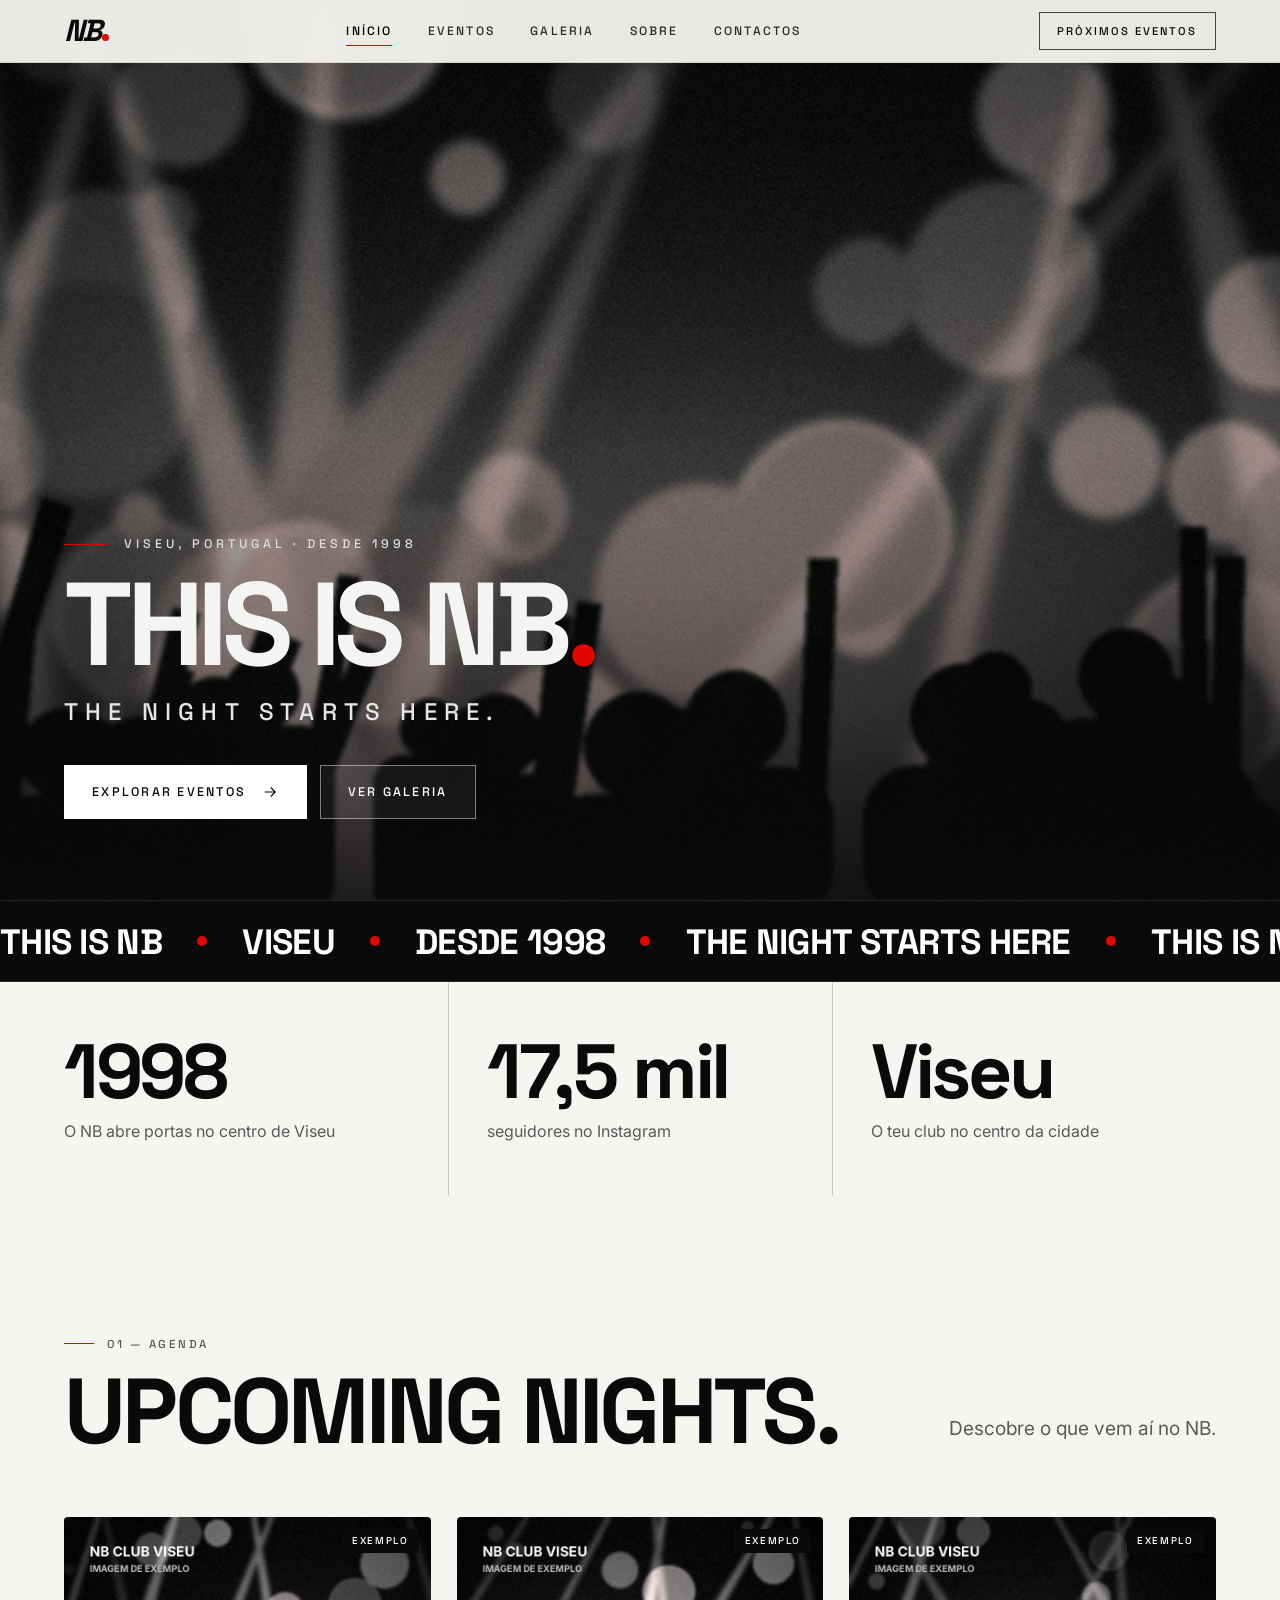
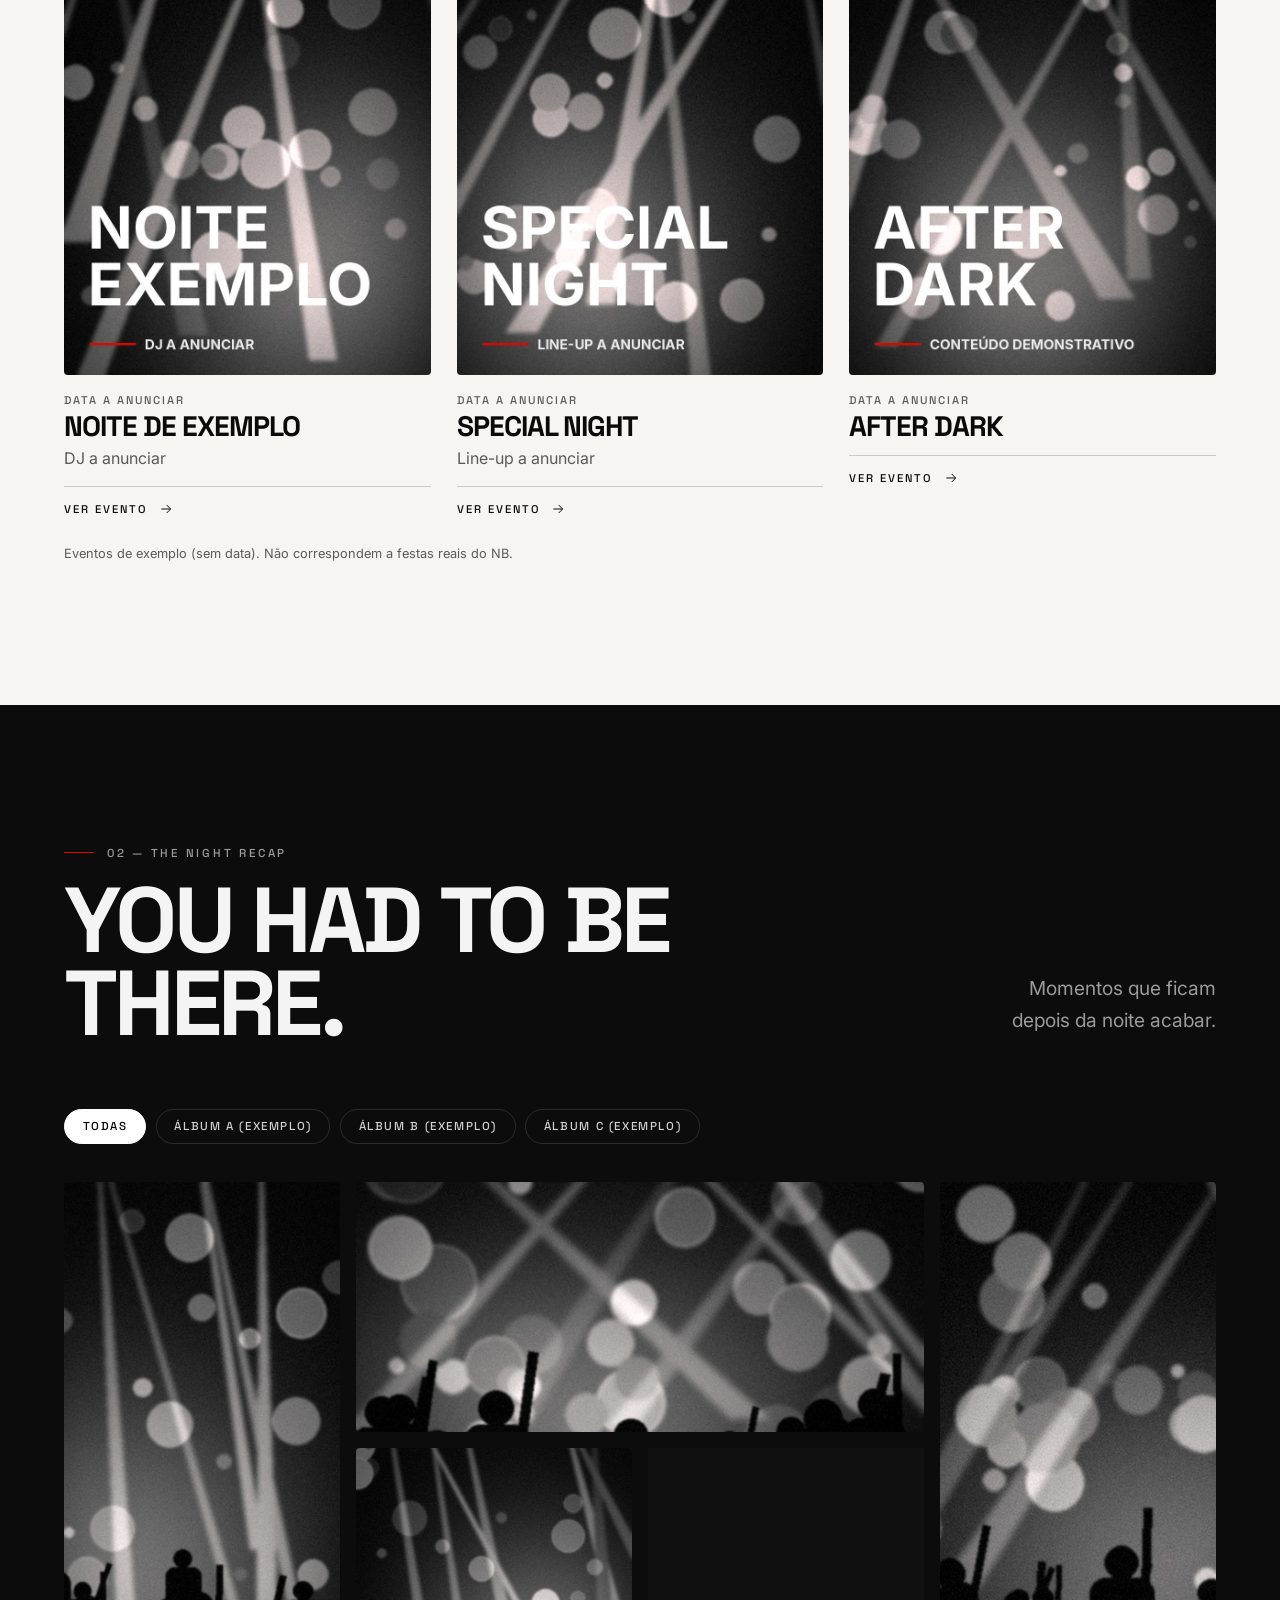
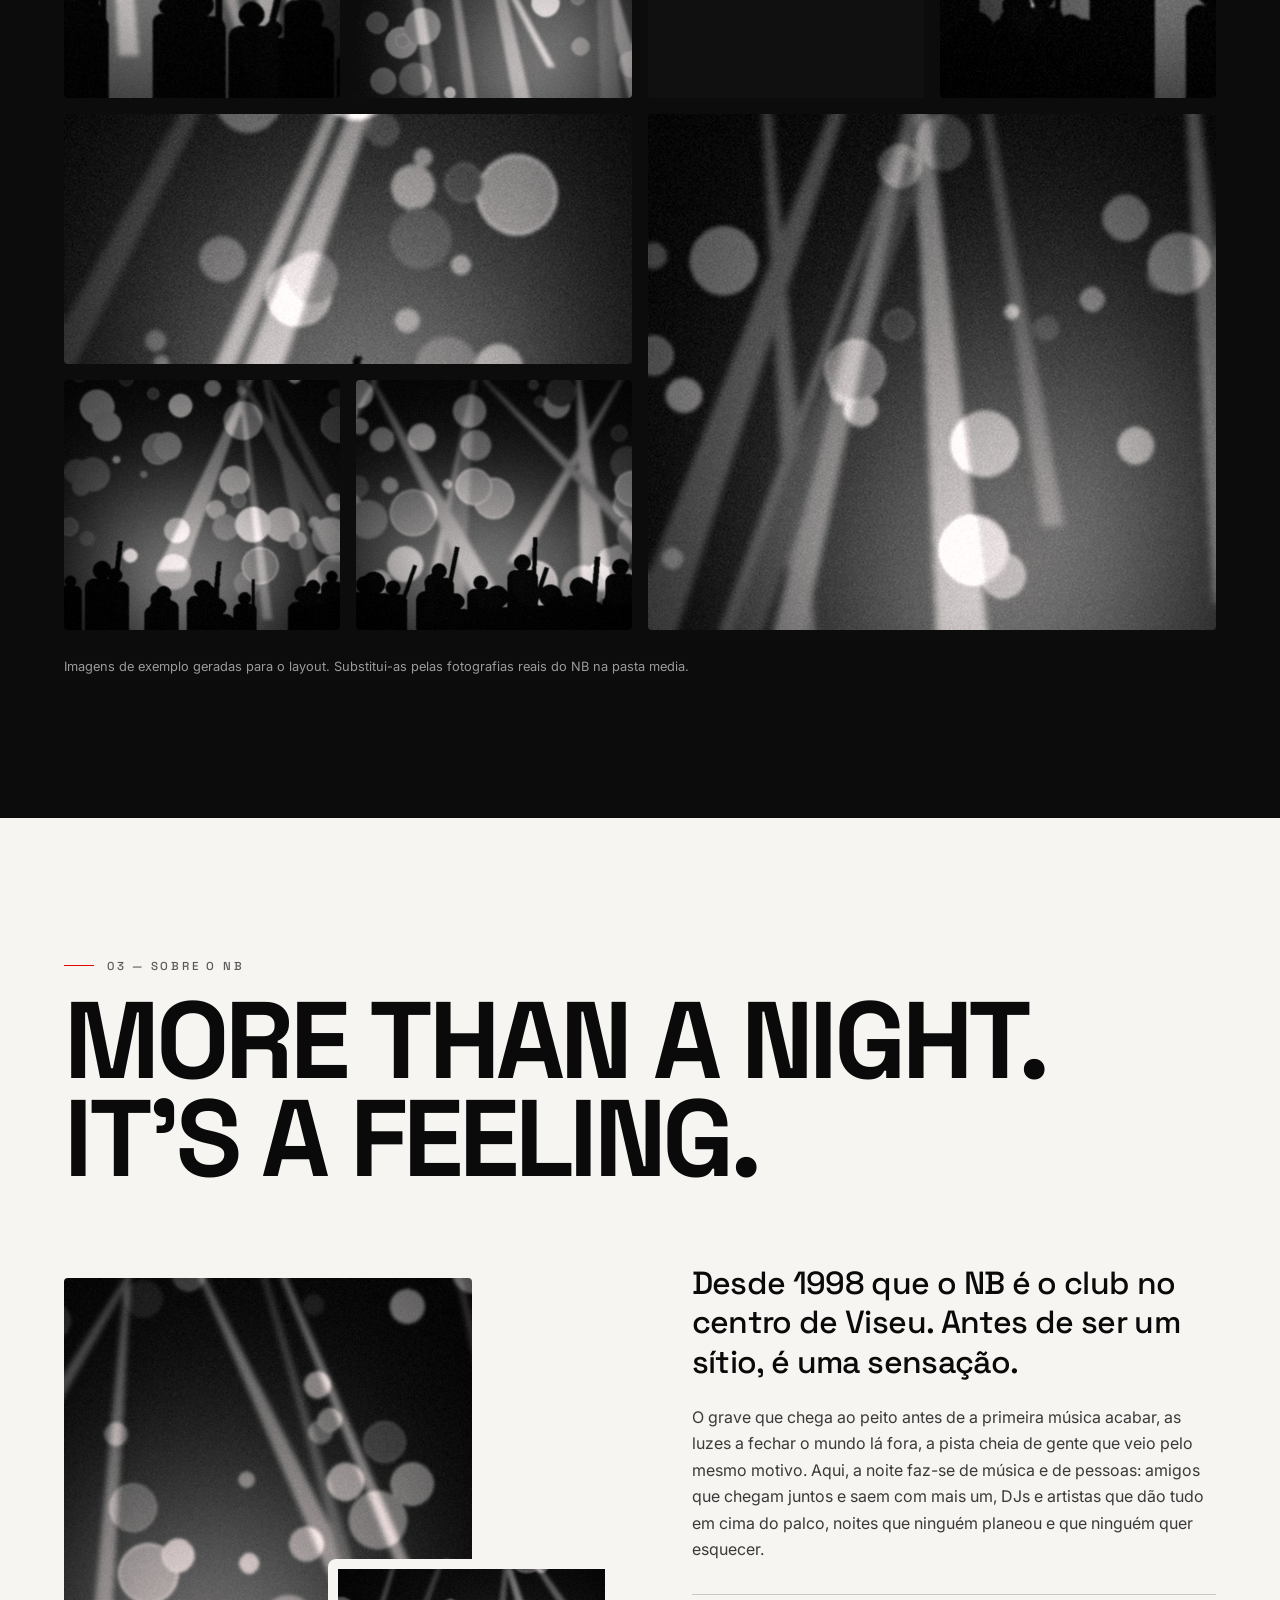
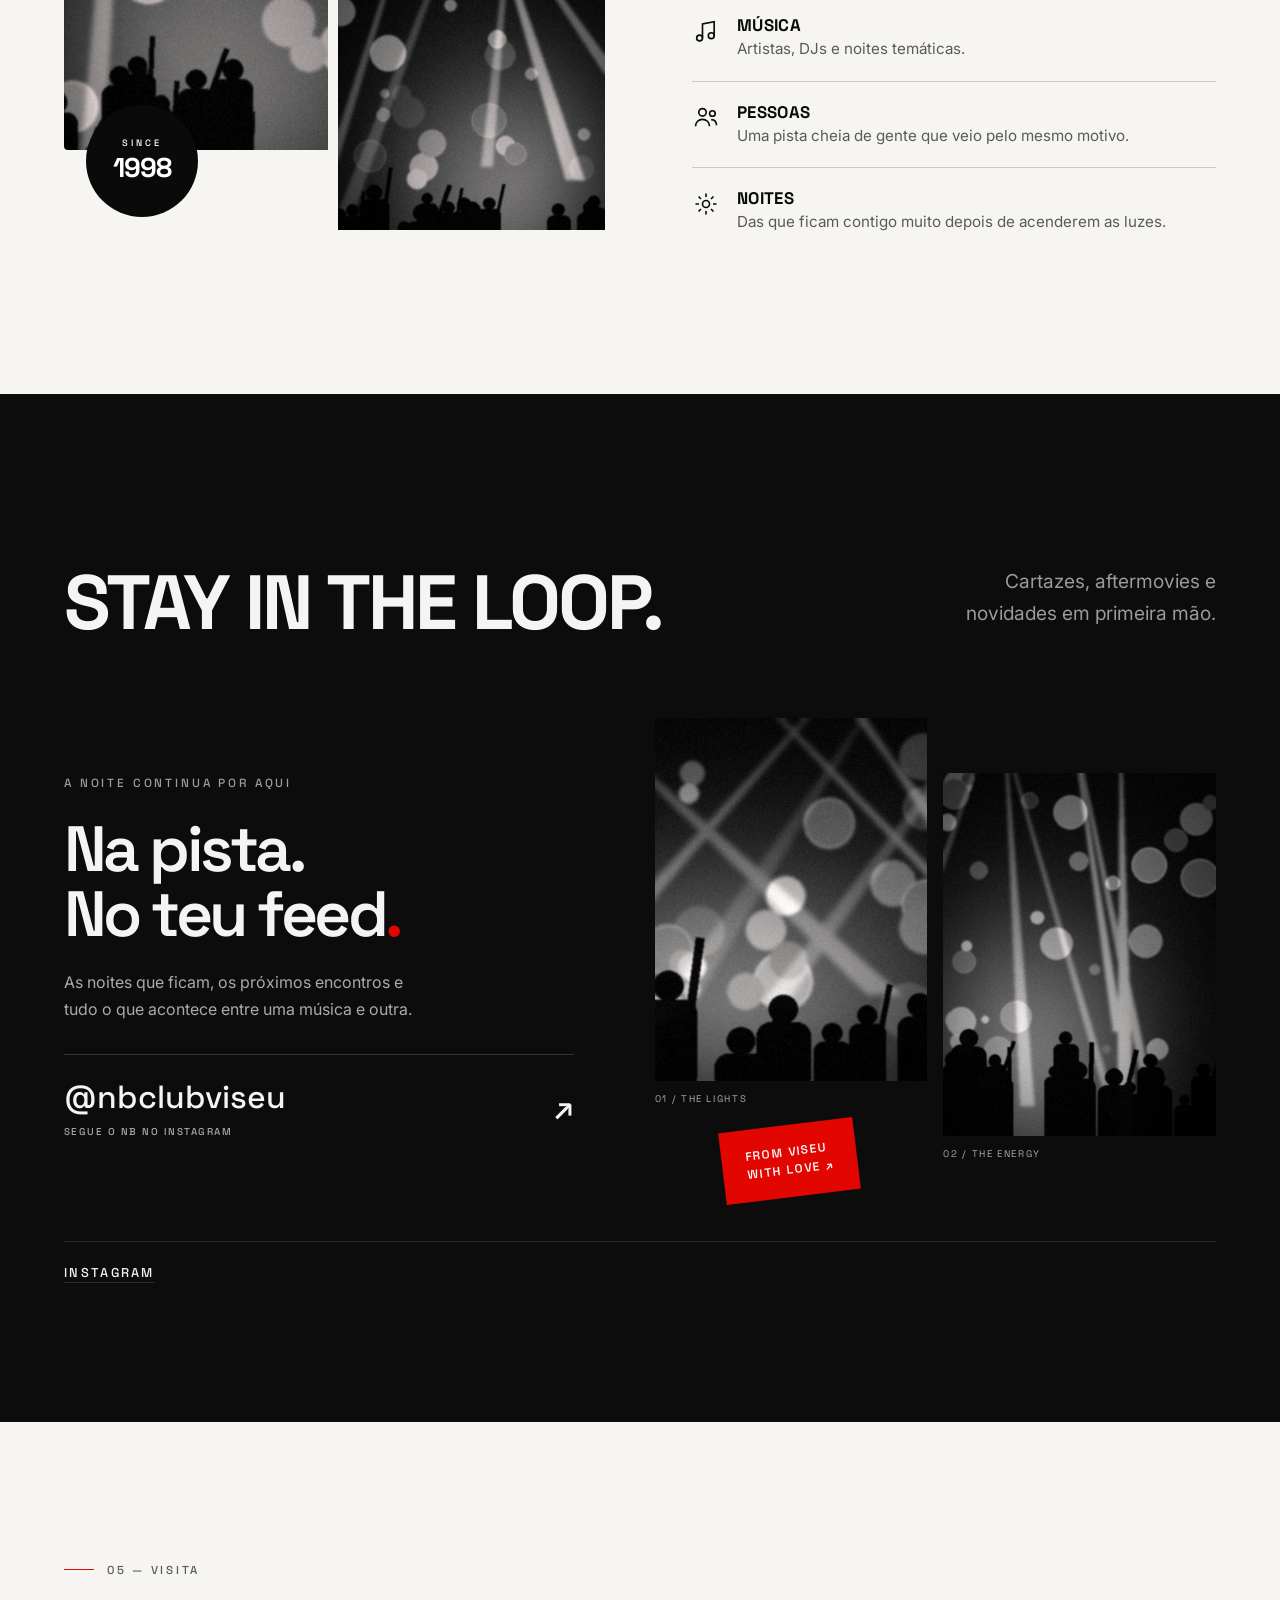
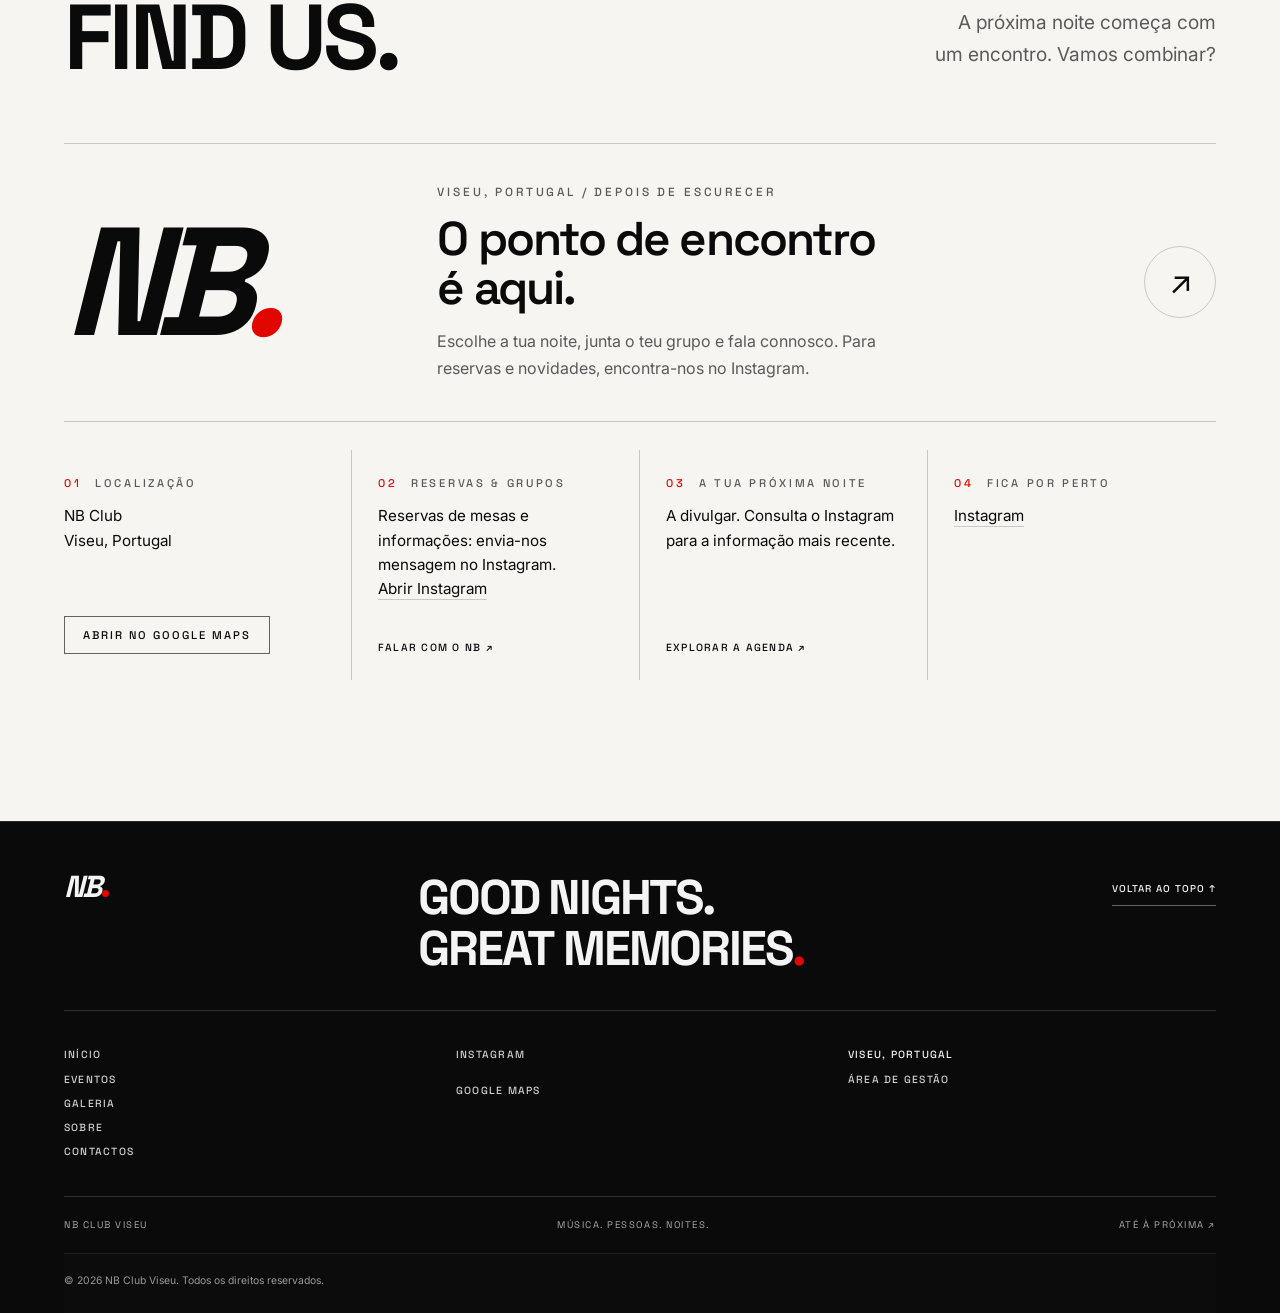
==== commit ce2f8ea1: "Improve site sections and mobile navigation" ====
--- a/nb-site-v2/index.html
+++ b/nb-site-v2/index.html
@@ -171,10 +171,10 @@
         </div>
         <p class="sub" data-reveal>Cartazes, aftermovies e novidades em primeira mão.</p>
       </div>
-      <a class="ig-big" href="https://www.instagram.com/nbclubviseu/" target="_blank" rel="noopener" data-reveal>
-        <span>@nbclubviseu</span>
-        <svg viewBox="0 0 24 24" width="40" height="40" fill="none" stroke="currentColor" stroke-width="1.2" aria-hidden="true"><path d="M7 17 17 7M8 7h9v9"/></svg>
-      </a>
+      <div class="social-story" data-reveal>
+        <div class="social-copy"><span class="eyebrow">A noite continua por aqui</span><h3>Na pista.<br>No teu feed<span class="dot">.</span></h3><p>As noites que ficam, os próximos encontros e tudo o que acontece entre uma música e outra.</p><a class="social-follow" href="https://www.instagram.com/nbclubviseu/" target="_blank" rel="noopener"><span>@nbclubviseu<small>SEGUE O NB NO INSTAGRAM</small></span><span aria-hidden="true">↗</span></a></div>
+        <div class="social-frames" aria-label="Ambiente visual de demonstração"><figure><img src="media/galeria-02.jpg" alt="Luzes na pista — imagem de exemplo" loading="lazy"><figcaption>01 / THE LIGHTS</figcaption></figure><figure><img src="media/galeria-01.jpg" alt="Ambiente do club — imagem de exemplo" loading="lazy"><figcaption>02 / THE ENERGY</figcaption></figure><span class="social-sticker">FROM VISEU<br>WITH LOVE ↗</span></div>
+      </div>
       <div class="ig-posts" id="igPosts" hidden></div>
       <ul class="soc-list" data-reveal>
         <li><a class="link" href="https://www.instagram.com/nbclubviseu/" target="_blank" rel="noopener">Instagram</a></li>
@@ -189,24 +189,25 @@
           <p class="kicker" data-reveal><i></i>05 &mdash; Visita</p>
           <h2 class="h-xl" id="con-h" data-split="words">FIND US.</h2>
         </div>
-        <p class="sub" data-reveal>O teu club no centro da cidade.</p>
-      </div>
+        <p class="sub" data-reveal>A próxima noite começa com um encontro. Vamos combinar?</p>
+      </div>
+      <div class="contact-intro" data-reveal><span class="contact-mark" aria-hidden="true">NB<span class="dot">.</span></span><div><p class="eyebrow">Viseu, Portugal / Depois de escurecer</p><h3>O ponto de encontro<br>é aqui.</h3><p>Escolhe a tua noite, junta o teu grupo e fala connosco. Para reservas e novidades, encontra-nos no Instagram.</p></div><a class="contact-arrow" href="https://www.instagram.com/nbclubviseu/" target="_blank" rel="noopener" aria-label="Falar com o NB no Instagram">↗</a></div>
       <div class="info-cards">
         <article class="icard" data-reveal>
-          <h3>Localização</h3>
+          <h3><span>01</span> Localização</h3>
           <p>NB Club<br>Viseu, Portugal</p>
           <a class="btn btn-sm" id="mapBtn" href="https://www.google.com/maps/search/?api=1&amp;query=NB+Club+Viseu" target="_blank" rel="noopener"><span>ABRIR NO GOOGLE MAPS</span></a>
         </article>
         <article class="icard" data-reveal style="--d:.08s">
-          <h3>Reservas</h3>
-          <p id="resBody"></p>
+          <h3><span>02</span> Reservas & grupos</h3>
+          <p id="resBody"></p><a class="contact-link" href="https://www.instagram.com/nbclubviseu/" target="_blank" rel="noopener">FALAR COM O NB ↗</a>
         </article>
         <article class="icard" data-reveal style="--d:.16s">
-          <h3>Horários</h3>
-          <p id="hoursBody"></p>
+          <h3><span>03</span> A tua próxima noite</h3>
+          <p id="hoursBody"></p><a class="contact-link" href="#eventos">EXPLORAR A AGENDA ↗</a>
         </article>
         <article class="icard" data-reveal style="--d:.24s">
-          <h3>Redes sociais</h3>
+          <h3><span>04</span> Fica por perto</h3>
           <p><a class="link" href="https://www.instagram.com/nbclubviseu/" target="_blank" rel="noopener">Instagram</a><br><a class="link" data-fb href="#" target="_blank" rel="noopener" hidden>Facebook</a></p>
         </article>
       </div>
@@ -215,7 +216,7 @@
 
   <!-- FOOTER -->
   <footer class="footer">
-    <p class="foot-line" data-split="words">SEE YOU AFTER DARK.</p>
+    <div class="footer-heading"><a class="logo" href="#inicio" aria-label="NB — voltar ao início">NB<i></i></a><p class="foot-line">GOOD NIGHTS.<br>GREAT MEMORIES<span class="dot">.</span></p><a class="footer-top" href="#inicio">VOLTAR AO TOPO ↑</a></div>
     <div class="foot-cols">
       <nav aria-label="Rodapé">
         <ul>
@@ -236,7 +237,7 @@
         <li><a href="admin.html">Área de gestão</a></li>
       </ul>
     </div>
-    <div class="foot-big" aria-hidden="true">NB</div>
+    <div class="footer-signoff"><span>NB CLUB VISEU</span><span>MÚSICA. PESSOAS. NOITES.</span><span>ATÉ À PRÓXIMA ↗</span></div>
     <p class="copy">&copy; <span data-year>2026</span> NB Club Viseu. Todos os direitos reservados.</p>
   </footer>
 
--- a/nb-site-v2/styles.css
+++ b/nb-site-v2/styles.css
@@ -436,3 +436,49 @@
 .inner { background: #f6f5f1; }
 .ev.light { background: #f6f5f1; }
 .ev-more.light-fix { color: #0a0a0a; }
+
+/* Navigation compacte */
+.menu { inset:70px 12px auto; max-height:calc(100dvh - 86px); overflow-y:auto; padding:16px 22px 22px; gap:0; border:1px solid #deddd7; border-radius:6px; box-shadow:0 24px 60px #0002; justify-content:flex-start; }
+.menu .m { font-size:clamp(1.25rem,5.5vw,1.8rem); line-height:1.2; padding:14px 0; border-bottom:1px solid #deddd7; letter-spacing:-.025em; }
+.menu .m span { display:flex; align-items:center; justify-content:space-between; }
+.menu .m span::after { content:'↗'; font-size:1rem; font-weight:400; color:#888; }
+.menu-ig { margin-top:22px; font-size:.65rem; letter-spacing:.12em; }
+@media(min-width:960px) { .menu { display:none; } }
+/* Footer */
+.footer { padding:50px var(--gut) 0; }
+.footer-heading { display:flex; align-items:flex-start; justify-content:space-between; gap:30px; padding-bottom:36px; border-bottom:1px solid #ffffff26; }
+.footer .foot-line { padding:0; font-size:clamp(1.8rem,3.8vw,4rem); line-height:1.05; letter-spacing:-.045em; }
+.footer .foot-cols { padding:32px 0; gap:24px; font-size:.65rem; letter-spacing:.12em; }
+.footer-top { font:500 .62rem var(--ff); letter-spacing:.1em; padding:10px 0; border-bottom:1px solid #666; white-space:nowrap; }
+.footer-signoff { display:flex; justify-content:space-between; gap:16px; padding:22px 0; border-top:1px solid #ffffff26; font:.6rem var(--ff); letter-spacing:.16em; color:#aaa; }
+.footer .copy { padding:18px 0 24px; font-size:.65rem; color:#999; border-top:1px solid #ffffff15; }
+/* Événements */
+.ev { max-width:1700px; margin:auto; }
+.ev-grid { gap:clamp(28px,4vw,64px); }
+.ev-poster { padding:12px; background:#e8e5de; border:1px solid #d8d5ce; }
+.ev-poster .media { aspect-ratio:3/4; }
+.ev-body { min-width:0; gap:1.1rem; }
+.ev-title { font-size:clamp(2.5rem,5.7vw,6rem); overflow-wrap:anywhere; }
+.ev-meta { background:#eeede7; padding:22px; border:1px solid #dbd9d0; gap:20px; }
+.ev-meta dd { font-size:.9rem; }
+.ev-actions { background:#111; padding:clamp(22px,3vw,36px); color:white; border-top:3px solid var(--red); }
+.ev-actions h2 { font:500 clamp(1.5rem,2.5vw,2.3rem)/1.15 var(--ff); letter-spacing:-.035em; margin:12px 0 24px; }
+.ev-actions .btn { margin:0 8px 8px 0; border-color:#777; color:white; font-size:.65rem; letter-spacing:.1em; padding:16px 20px; }
+.ev-actions .btn-primary { background:#f6f5f1; color:#111; border-color:#f6f5f1; }
+.ev-actions .btn:hover { color:white; }
+.ev-actions .demo-note { color:#aaa; padding:14px 0 0; font-size:.75rem; }
+.ev-guide { display:grid; grid-template-columns:1fr 1fr; gap:24px; padding:22px 0; }
+.ev-guide h3 { font:600 1.1rem var(--ff); margin:12px 0 8px; }
+.ev-guide p,.ev-guide a { font-size:.82rem; color:#555; }
+.ev-guide .eyebrow { font-size:.6rem; letter-spacing:.12em; }
+.ev-more { border-top:1px solid var(--line); padding-top:35px; margin-top:70px; }
+.ev-more > .eyebrow { margin-bottom:15px; }
+.more-list { display:grid; grid-template-columns:repeat(3,minmax(0,1fr)); border:0; gap:24px; }
+.more-item { display:grid; grid-template-columns:1fr auto; gap:12px; align-content:start; padding:0 0 18px; }
+.more-item:hover { padding-left:0; }
+.more-image { grid-column:1/-1; overflow:hidden; }
+.more-image .media { width:100%; aspect-ratio:4/3; }
+.more-item:hover img { transform:scale(1.04); }
+.more-d { grid-column:1/-1; font-size:.65rem; }
+.more-t { font-size:clamp(1.1rem,2vw,1.7rem); line-height:1.1; }
+@media(max-width:600px) { .footer-heading { flex-wrap:wrap; gap:24px; } .footer-heading .logo { width:100%; } .footer-top { white-space:normal; font-size:.56rem; } .footer-signoff { flex-wrap:wrap; line-height:1.8; } .footer-signoff span:nth-child(2) { display:none; } .ev-guide { grid-template-columns:1fr; } .more-list { grid-template-columns:1fr; gap:24px; } .more-item { grid-template-columns:85px 1fr auto; align-items:center; column-gap:16px; } .more-image { grid-column:1; grid-row:1/3; } .more-image .media { aspect-ratio:3/4; } .more-d { grid-column:2; align-self:end; } .more-t { grid-column:2; align-self:start; } .more-item > .arr { grid-column:3; grid-row:1/3; } .ev-meta { grid-template-columns:1fr 1fr; } .ev-meta > div:last-child { grid-column:1/-1; } }
--- a/nb-site-v2/home.css
+++ b/nb-site-v2/home.css
@@ -159,3 +159,38 @@
   .bento.set9 .bt:nth-child(8) { grid-column: 1; grid-row: 4; }
   .bento.set9 .bt:nth-child(9) { grid-column: 2; grid-row: 4; }
 }
+
+/* Comunidade e visita — composição editorial */
+.social .h-xl { font-size: clamp(2.7rem, 6vw, 6rem); }
+.social-story { display:grid; grid-template-columns:1fr 1.1fr; gap:7%; align-items:center; }
+.social-copy h3 { font:600 clamp(2.8rem,5vw,5.5rem)/1.02 var(--ff); letter-spacing:-.055em; margin:22px 0; }
+.social-copy > p { max-width:36ch; color:#aaa; }
+.social-follow { display:flex; justify-content:space-between; align-items:center; border-top:1px solid #333; margin-top:32px; padding-top:22px; font:500 clamp(1.3rem,2.5vw,2rem) var(--ff); transition:color .3s; }
+.social-follow:hover { color:#ff504b; }
+.social-follow small { display:block; font-size:.62rem; letter-spacing:.15em; margin-top:8px; color:#aaa; }
+.social-follow > span:last-child { font-size:2rem; }
+.social-frames { position:relative; display:grid; grid-template-columns:1fr 1fr; gap:16px; padding:16px 0 45px; }
+.social-frames figure { min-width:0; }
+.social-frames figure:nth-child(2) { margin-top:55px; }
+.social-frames img { width:100%; aspect-ratio:3/4; object-fit:cover; filter:saturate(.65); transition:filter .5s,transform .7s var(--ease); }
+.social-frames figure:hover img { filter:saturate(1); transform:translateY(-6px); }
+.social-frames figcaption { font:.6rem var(--ff); letter-spacing:.17em; color:#aaa; margin-top:12px; }
+.social-sticker { position:absolute; bottom:8px; left:12%; background:var(--red); padding:18px 24px; transform:rotate(-7deg); font:600 .75rem/1.5 var(--ff); letter-spacing:.12em; }
+.social .soc-list { margin-top:36px; border-top:1px solid #292929; padding-top:22px; }
+.contact-intro { display:grid; grid-template-columns:1fr 2fr auto; gap:40px; align-items:center; border-top:1px solid var(--line); border-bottom:1px solid var(--line); padding:40px 0; margin-bottom:28px; }
+.contact-mark { font:italic 700 clamp(5rem,12vw,11rem)/1 var(--ff); letter-spacing:-.09em; }
+.contact-intro h3 { font:600 clamp(2rem,3.7vw,3.6rem)/1.05 var(--ff); letter-spacing:-.04em; margin:15px 0; }
+.contact-intro p:last-child { max-width:49ch; color:var(--mute); }
+.contact-arrow { display:grid; place-items:center; width:72px; height:72px; border:1px solid var(--line); border-radius:50%; font-size:2rem; transition:background .3s,color .3s,transform .3s; }
+.contact-arrow:hover { background:var(--red); color:white; transform:rotate(10deg); }
+.info-cards { gap:0; }
+.icard { background:transparent; border:0; border-radius:0; border-right:1px solid var(--line); padding:26px; transition:background .3s; }
+.icard:first-child { padding-left:0; }
+.icard:last-child { border-right:0; }
+.icard:hover { background:rgba(0,0,0,.025); }
+.icard h3 span { color:var(--red); margin-right:8px; }
+.icard p { font-size:.95rem; }
+.contact-link { margin-top:auto; padding-top:20px; font:500 .65rem var(--ff); letter-spacing:.12em; }
+.contact-link:hover { color:var(--red); }
+@media(max-width:900px) { .info-cards { grid-template-columns:1fr 1fr; } .icard { border-bottom:1px solid var(--line); } .icard:nth-child(2) { border-right:0; } .icard:nth-child(3) { padding-left:0; } .contact-intro { grid-template-columns:1fr auto; } .contact-mark { display:none; } }
+@media(max-width:600px) { .social-story { grid-template-columns:1fr; gap:30px; } .social-frames { max-width:460px; } .social-copy h3 { font-size:3.2rem; } .contact-intro { gap:16px; padding:28px 0; } .contact-arrow { width:48px; height:48px; } .contact-intro .eyebrow { font-size:.6rem; } .info-cards { grid-template-columns:1fr; } .icard { border-right:0; padding:24px 0; min-height:190px; } }
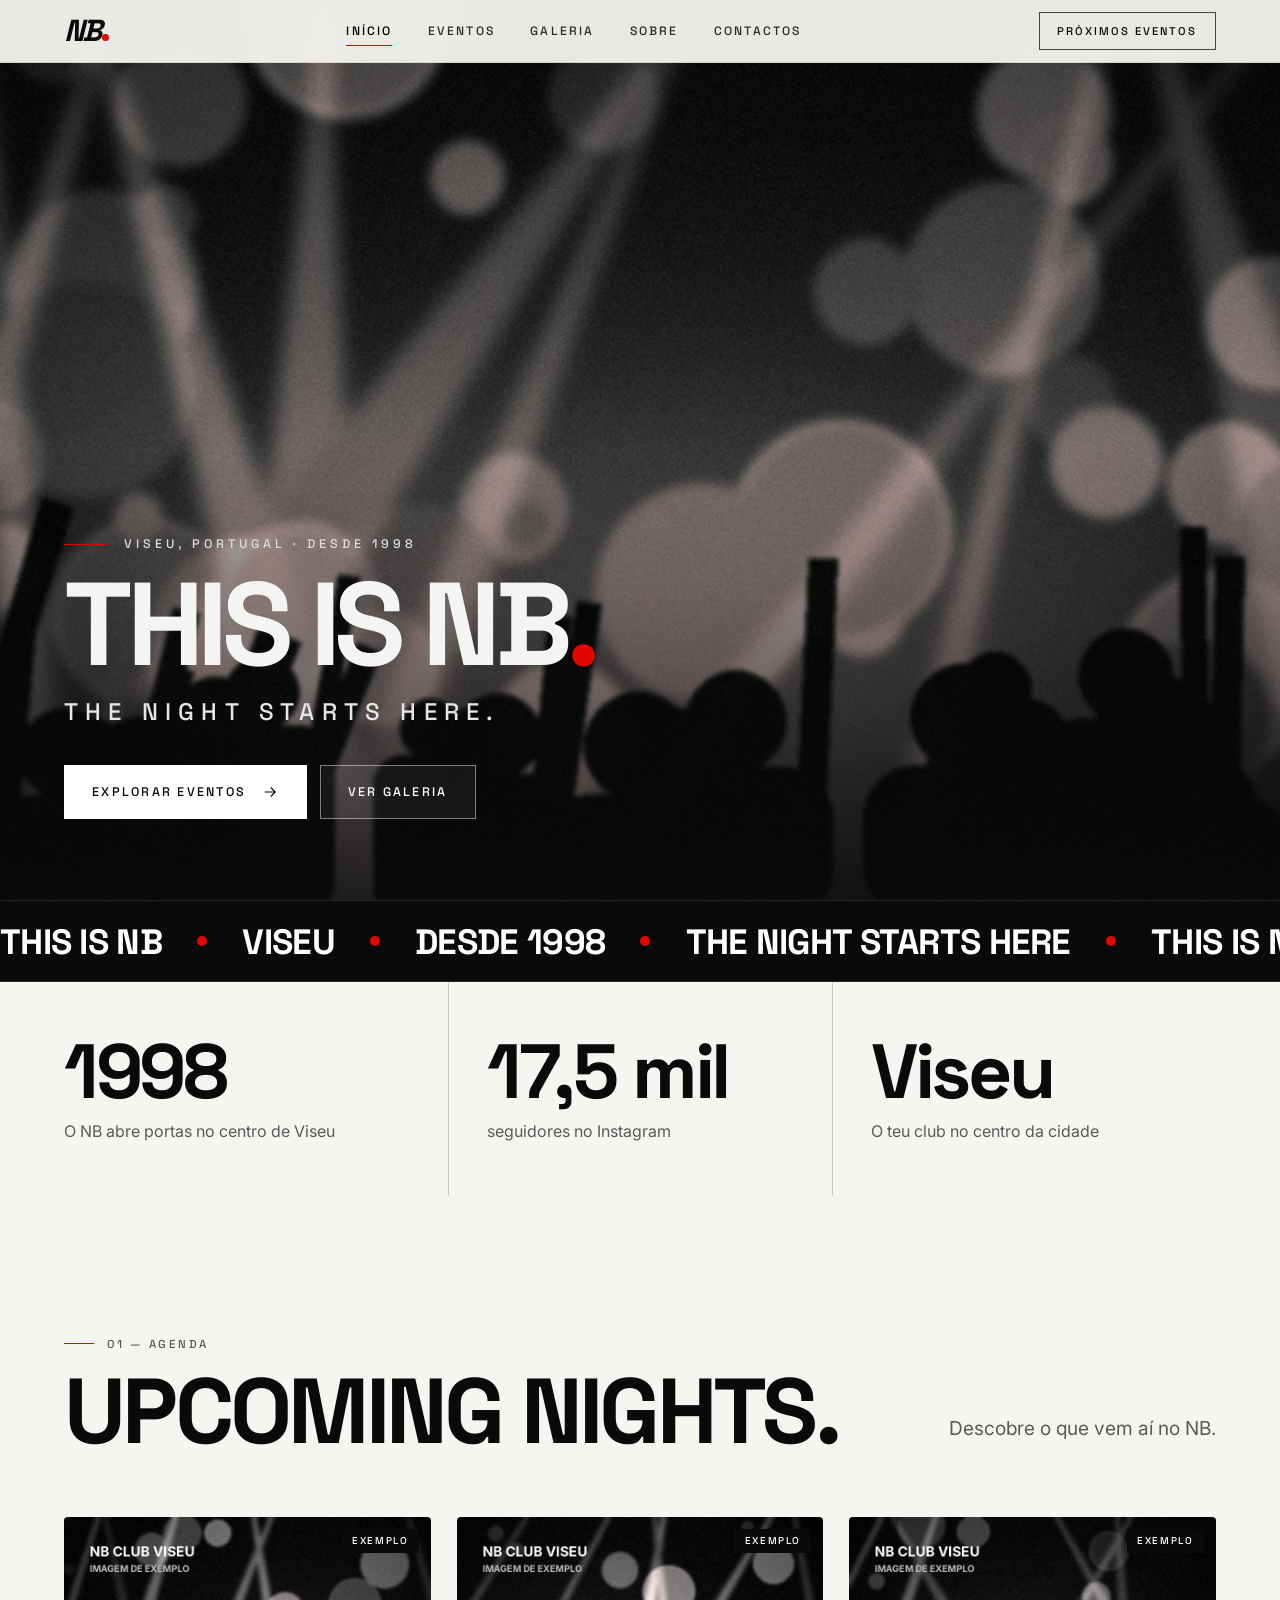
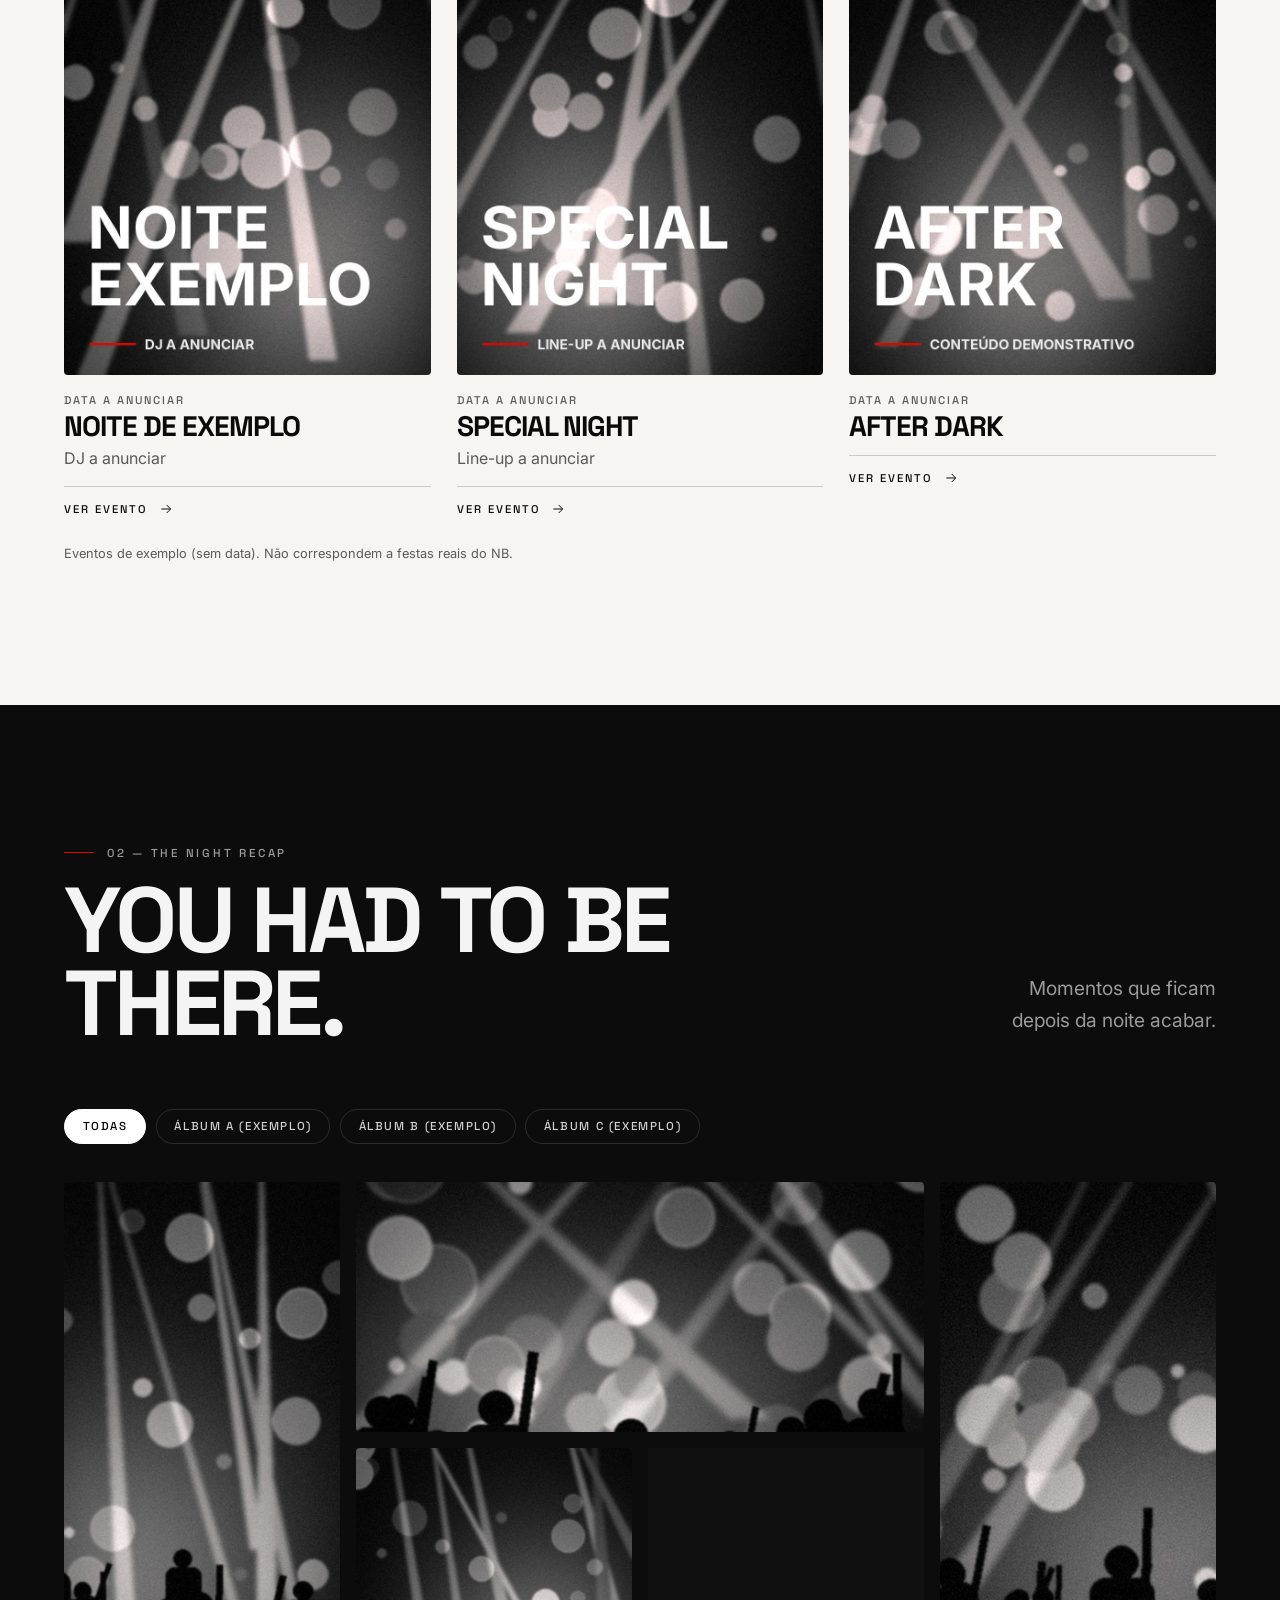
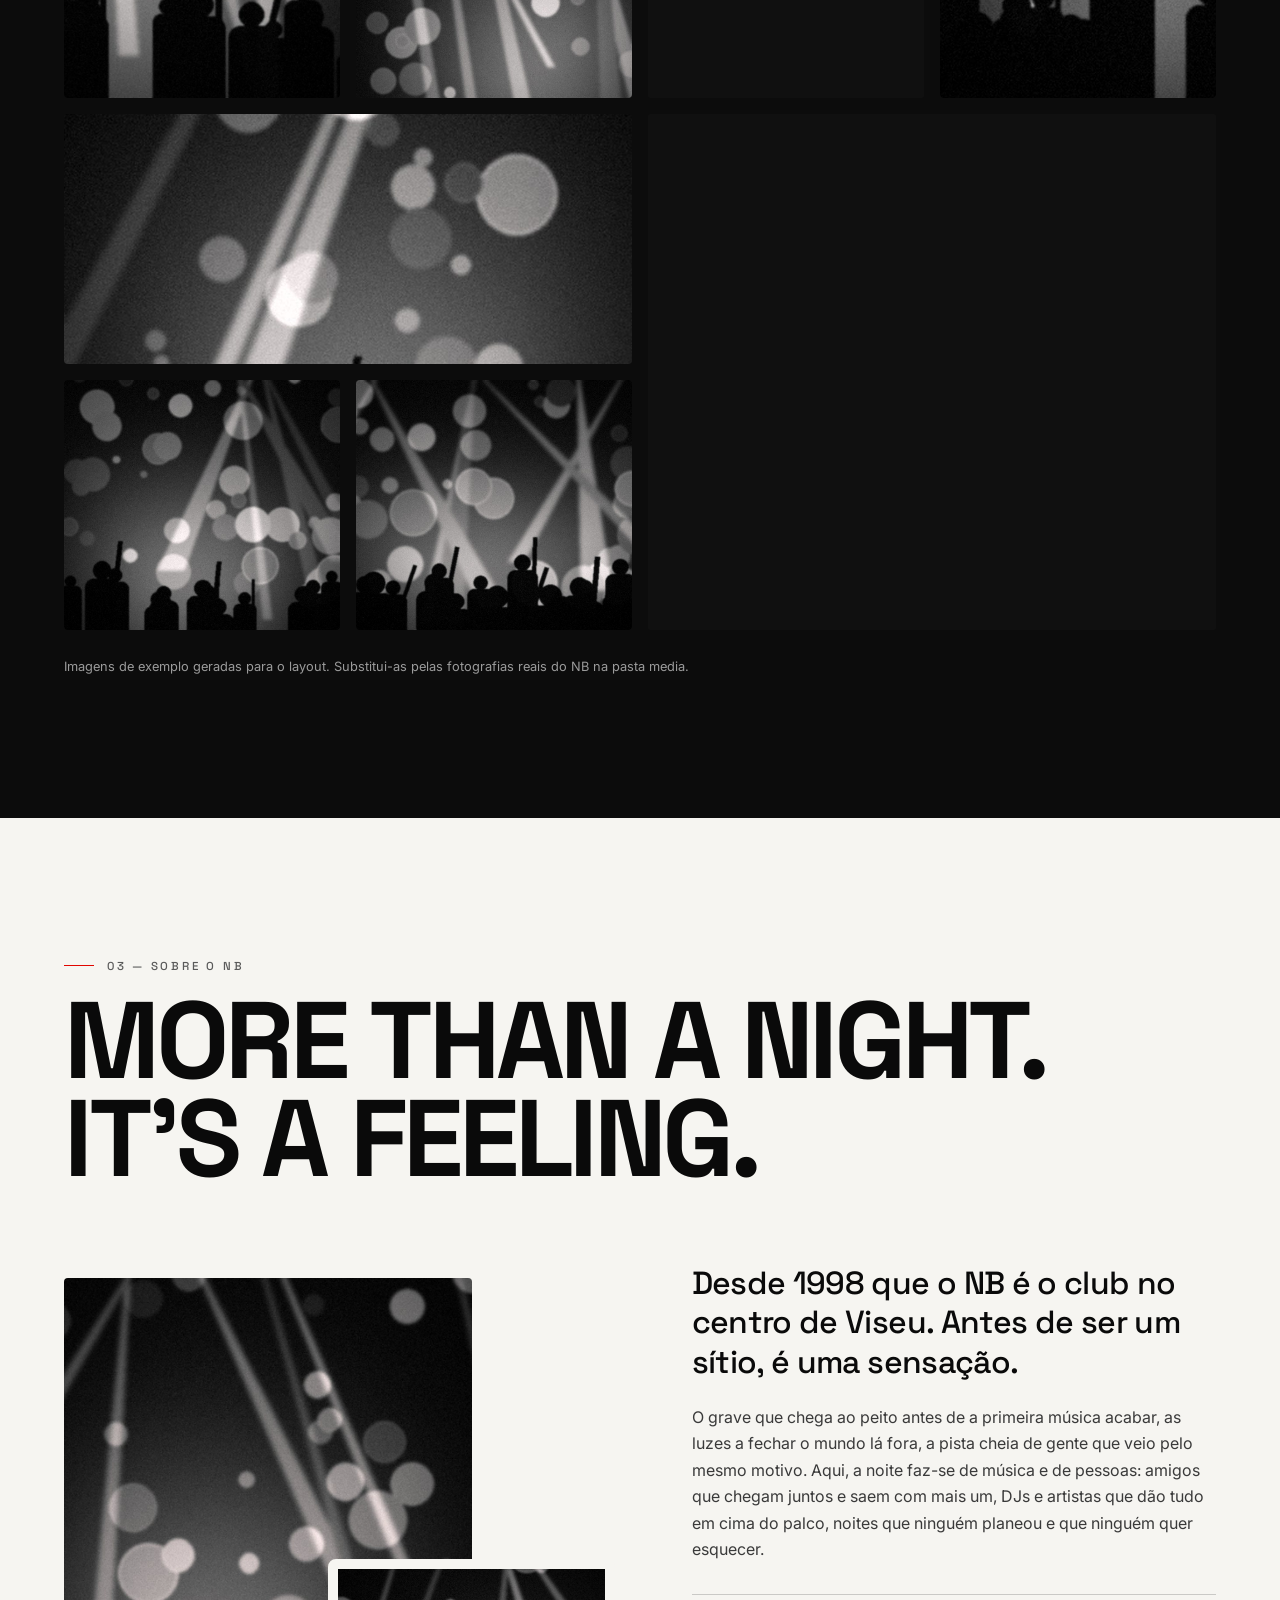
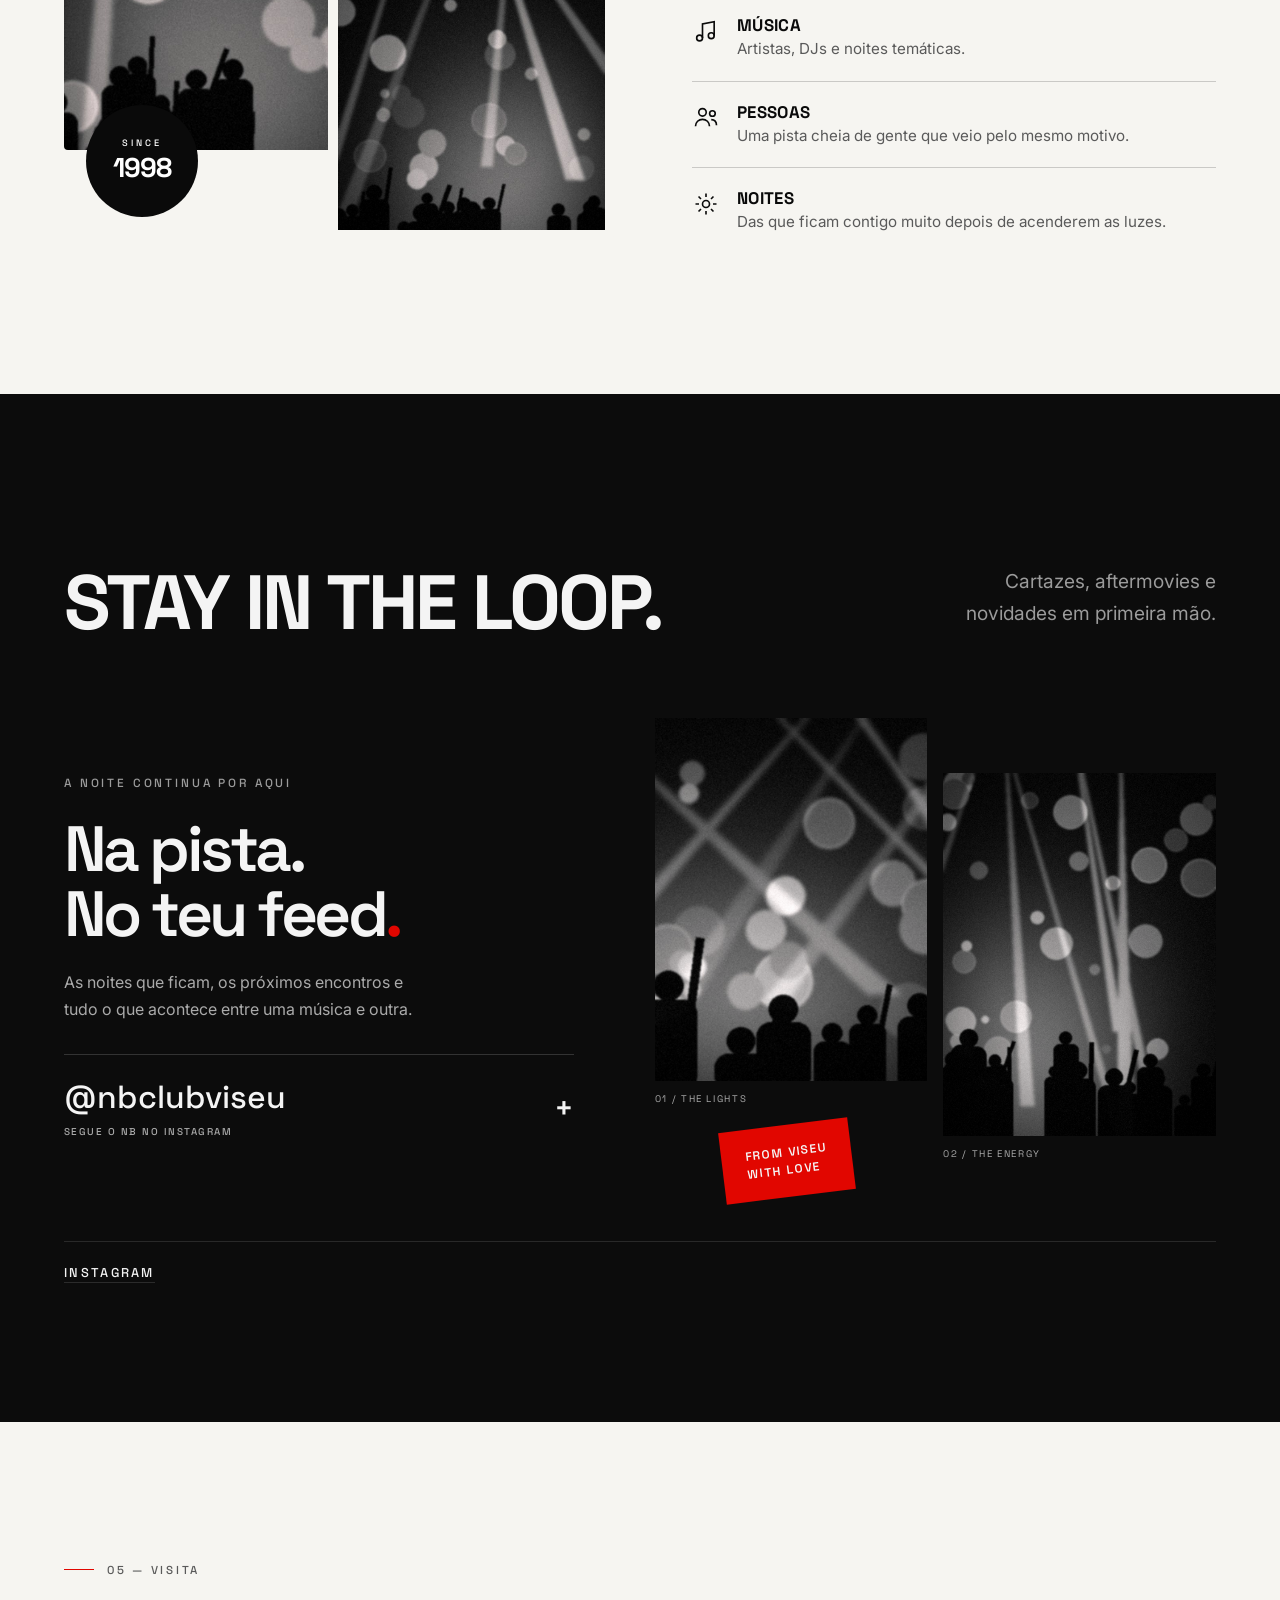
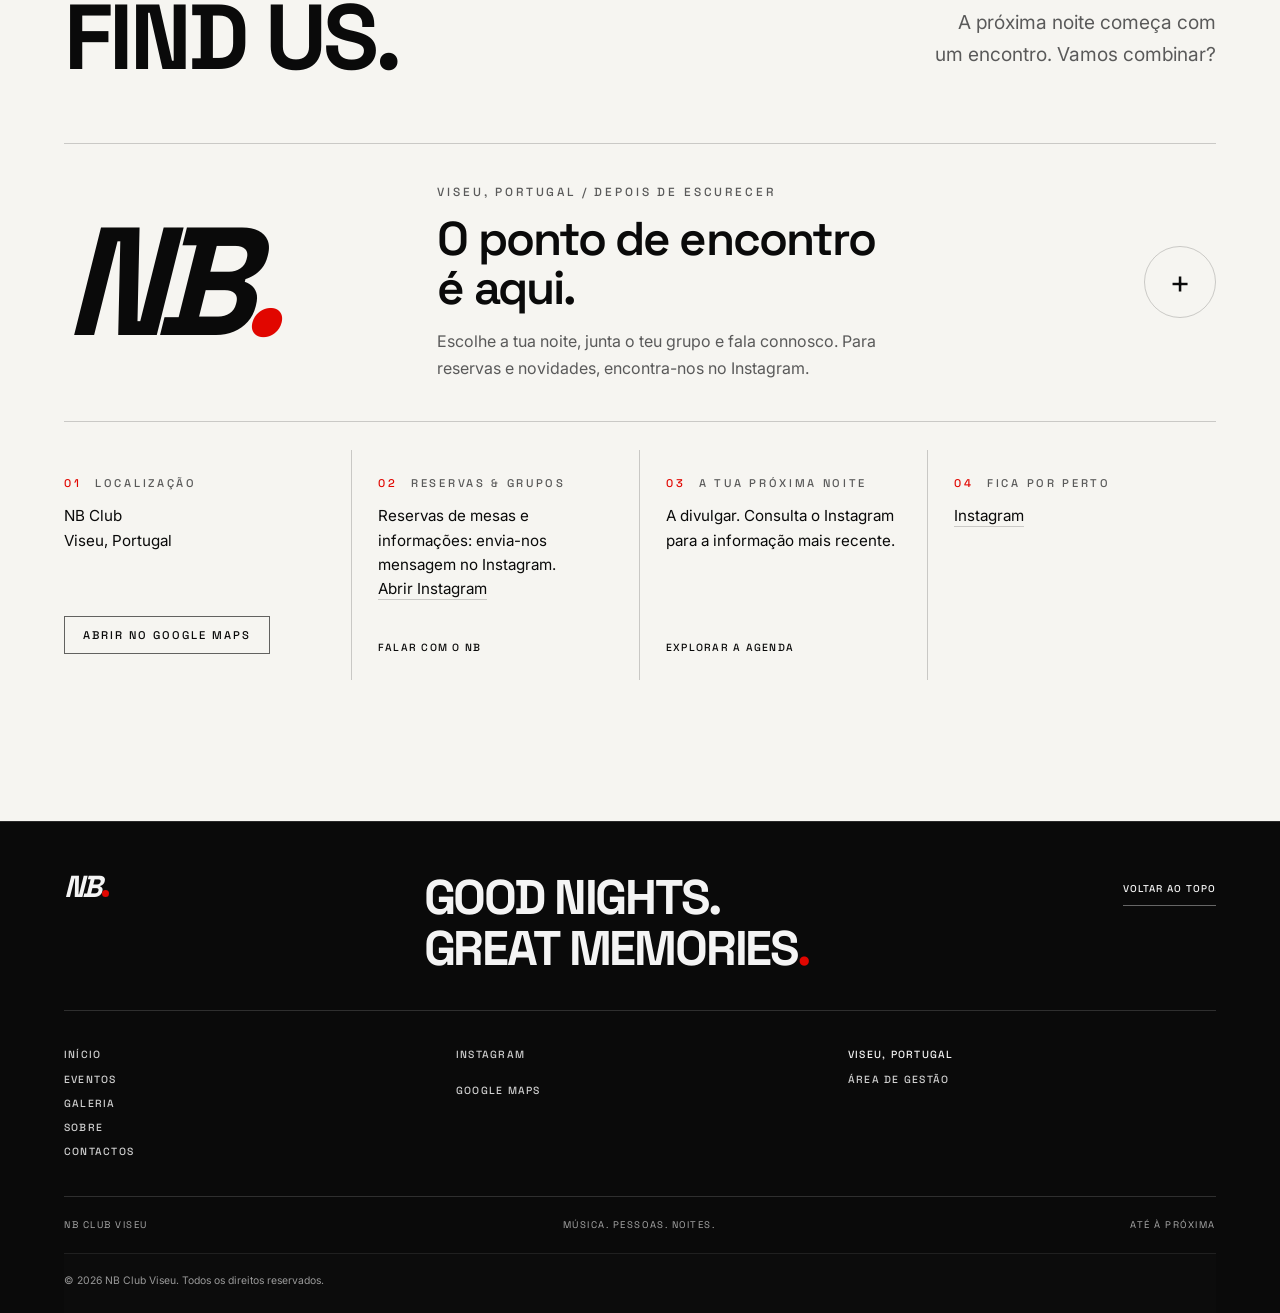
==== commit 6cc45065: "Refine mobile layout and prioritize tickets" ====
--- a/nb-site-v2/index.html
+++ b/nb-site-v2/index.html
@@ -172,8 +172,8 @@
         <p class="sub" data-reveal>Cartazes, aftermovies e novidades em primeira mão.</p>
       </div>
       <div class="social-story" data-reveal>
-        <div class="social-copy"><span class="eyebrow">A noite continua por aqui</span><h3>Na pista.<br>No teu feed<span class="dot">.</span></h3><p>As noites que ficam, os próximos encontros e tudo o que acontece entre uma música e outra.</p><a class="social-follow" href="https://www.instagram.com/nbclubviseu/" target="_blank" rel="noopener"><span>@nbclubviseu<small>SEGUE O NB NO INSTAGRAM</small></span><span aria-hidden="true">↗</span></a></div>
-        <div class="social-frames" aria-label="Ambiente visual de demonstração"><figure><img src="media/galeria-02.jpg" alt="Luzes na pista — imagem de exemplo" loading="lazy"><figcaption>01 / THE LIGHTS</figcaption></figure><figure><img src="media/galeria-01.jpg" alt="Ambiente do club — imagem de exemplo" loading="lazy"><figcaption>02 / THE ENERGY</figcaption></figure><span class="social-sticker">FROM VISEU<br>WITH LOVE ↗</span></div>
+        <div class="social-copy"><span class="eyebrow">A noite continua por aqui</span><h3>Na pista.<br>No teu feed<span class="dot">.</span></h3><p>As noites que ficam, os próximos encontros e tudo o que acontece entre uma música e outra.</p><a class="social-follow" href="https://www.instagram.com/nbclubviseu/" target="_blank" rel="noopener"><span>@nbclubviseu<small>SEGUE O NB NO INSTAGRAM</small></span><span aria-hidden="true">+</span></a></div>
+        <div class="social-frames" aria-label="Ambiente visual de demonstração"><figure><img src="media/galeria-02.jpg" alt="Luzes na pista — imagem de exemplo" loading="lazy"><figcaption>01 / THE LIGHTS</figcaption></figure><figure><img src="media/galeria-01.jpg" alt="Ambiente do club — imagem de exemplo" loading="lazy"><figcaption>02 / THE ENERGY</figcaption></figure><span class="social-sticker">FROM VISEU<br>WITH LOVE</span></div>
       </div>
       <div class="ig-posts" id="igPosts" hidden></div>
       <ul class="soc-list" data-reveal>
@@ -191,7 +191,7 @@
         </div>
         <p class="sub" data-reveal>A próxima noite começa com um encontro. Vamos combinar?</p>
       </div>
-      <div class="contact-intro" data-reveal><span class="contact-mark" aria-hidden="true">NB<span class="dot">.</span></span><div><p class="eyebrow">Viseu, Portugal / Depois de escurecer</p><h3>O ponto de encontro<br>é aqui.</h3><p>Escolhe a tua noite, junta o teu grupo e fala connosco. Para reservas e novidades, encontra-nos no Instagram.</p></div><a class="contact-arrow" href="https://www.instagram.com/nbclubviseu/" target="_blank" rel="noopener" aria-label="Falar com o NB no Instagram">↗</a></div>
+      <div class="contact-intro" data-reveal><span class="contact-mark" aria-hidden="true">NB<span class="dot">.</span></span><div><p class="eyebrow">Viseu, Portugal / Depois de escurecer</p><h3>O ponto de encontro<br>é aqui.</h3><p>Escolhe a tua noite, junta o teu grupo e fala connosco. Para reservas e novidades, encontra-nos no Instagram.</p></div><a class="contact-arrow" href="https://www.instagram.com/nbclubviseu/" target="_blank" rel="noopener" aria-label="Falar com o NB no Instagram">+</a></div>
       <div class="info-cards">
         <article class="icard" data-reveal>
           <h3><span>01</span> Localização</h3>
@@ -200,11 +200,11 @@
         </article>
         <article class="icard" data-reveal style="--d:.08s">
           <h3><span>02</span> Reservas & grupos</h3>
-          <p id="resBody"></p><a class="contact-link" href="https://www.instagram.com/nbclubviseu/" target="_blank" rel="noopener">FALAR COM O NB ↗</a>
+          <p id="resBody"></p><a class="contact-link" href="https://www.instagram.com/nbclubviseu/" target="_blank" rel="noopener">FALAR COM O NB</a>
         </article>
         <article class="icard" data-reveal style="--d:.16s">
           <h3><span>03</span> A tua próxima noite</h3>
-          <p id="hoursBody"></p><a class="contact-link" href="#eventos">EXPLORAR A AGENDA ↗</a>
+          <p id="hoursBody"></p><a class="contact-link" href="#eventos">EXPLORAR A AGENDA</a>
         </article>
         <article class="icard" data-reveal style="--d:.24s">
           <h3><span>04</span> Fica por perto</h3>
@@ -216,7 +216,7 @@
 
   <!-- FOOTER -->
   <footer class="footer">
-    <div class="footer-heading"><a class="logo" href="#inicio" aria-label="NB — voltar ao início">NB<i></i></a><p class="foot-line">GOOD NIGHTS.<br>GREAT MEMORIES<span class="dot">.</span></p><a class="footer-top" href="#inicio">VOLTAR AO TOPO ↑</a></div>
+    <div class="footer-heading"><a class="logo" href="#inicio" aria-label="NB — voltar ao início">NB<i></i></a><p class="foot-line">GOOD NIGHTS.<br>GREAT MEMORIES<span class="dot">.</span></p><a class="footer-top" href="#inicio">VOLTAR AO TOPO</a></div>
     <div class="foot-cols">
       <nav aria-label="Rodapé">
         <ul>
@@ -237,7 +237,7 @@
         <li><a href="admin.html">Área de gestão</a></li>
       </ul>
     </div>
-    <div class="footer-signoff"><span>NB CLUB VISEU</span><span>MÚSICA. PESSOAS. NOITES.</span><span>ATÉ À PRÓXIMA ↗</span></div>
+    <div class="footer-signoff"><span>NB CLUB VISEU</span><span>MÚSICA. PESSOAS. NOITES.</span><span>ATÉ À PRÓXIMA</span></div>
     <p class="copy">&copy; <span data-year>2026</span> NB Club Viseu. Todos os direitos reservados.</p>
   </footer>
 
--- a/nb-site-v2/styles.css
+++ b/nb-site-v2/styles.css
@@ -441,7 +441,7 @@
 .menu { inset:70px 12px auto; max-height:calc(100dvh - 86px); overflow-y:auto; padding:16px 22px 22px; gap:0; border:1px solid #deddd7; border-radius:6px; box-shadow:0 24px 60px #0002; justify-content:flex-start; }
 .menu .m { font-size:clamp(1.25rem,5.5vw,1.8rem); line-height:1.2; padding:14px 0; border-bottom:1px solid #deddd7; letter-spacing:-.025em; }
 .menu .m span { display:flex; align-items:center; justify-content:space-between; }
-.menu .m span::after { content:'↗'; font-size:1rem; font-weight:400; color:#888; }
+.menu .m span::after { content:'+'; font-size:1rem; font-weight:400; color:#888; }
 .menu-ig { margin-top:22px; font-size:.65rem; letter-spacing:.12em; }
 @media(min-width:960px) { .menu { display:none; } }
 /* Footer */
@@ -482,3 +482,71 @@
 .more-d { grid-column:1/-1; font-size:.65rem; }
 .more-t { font-size:clamp(1.1rem,2vw,1.7rem); line-height:1.1; }
 @media(max-width:600px) { .footer-heading { flex-wrap:wrap; gap:24px; } .footer-heading .logo { width:100%; } .footer-top { white-space:normal; font-size:.56rem; } .footer-signoff { flex-wrap:wrap; line-height:1.8; } .footer-signoff span:nth-child(2) { display:none; } .ev-guide { grid-template-columns:1fr; } .more-list { grid-template-columns:1fr; gap:24px; } .more-item { grid-template-columns:85px 1fr auto; align-items:center; column-gap:16px; } .more-image { grid-column:1; grid-row:1/3; } .more-image .media { aspect-ratio:3/4; } .more-d { grid-column:2; align-self:end; } .more-t { grid-column:2; align-self:start; } .more-item > .arr { grid-column:3; grid-row:1/3; } .ev-meta { grid-template-columns:1fr 1fr; } .ev-meta > div:last-child { grid-column:1/-1; } }
+
+/* Página de evento no telemóvel: poster curto e bilhetes acima da dobra */
+@media (max-width: 600px) {
+  :root { --gut: 18px; }
+  .nav, .nav.scrolled { min-height: 64px; padding: 9px 18px; }
+  .logo { font-size: 1.6rem; }
+  .burger { width: 40px; height: 40px; }
+  .menu { inset: 66px 8px auto; max-height: calc(100dvh - 74px); }
+
+  .ev { padding: 82px 14px 0; }
+  .ev.light { padding-bottom: 58px; }
+  .ev-grid { gap: 16px; }
+  .ev-poster { padding: 6px; }
+  .ev-poster .media { aspect-ratio: 16 / 9; }
+  .ev-poster .media img { object-fit: cover; object-position: center 24%; }
+  .ev-body { display: flex; flex-direction: column; gap: .65rem; }
+  .back { order: 1; margin: 0; font-size: .57rem; letter-spacing: .14em; }
+  .ev-body > .eyebrow { order: 2; font-size: .58rem; letter-spacing: .18em; margin-top: 4px; }
+  .ev-title { order: 3; font-size: clamp(2.2rem, 11vw, 3.2rem); line-height: .92; }
+  .ev-artist { order: 4; font-size: 1rem; }
+  .ev-actions { order: 5; position: sticky; bottom: 10px; z-index: 8; padding: 0; border: 0; background: transparent; }
+  .ev-actions > .eyebrow, .ev-actions h2, .ev-actions .demo-note { display: none; }
+  .ev-actions .btn, .ev-actions .btn-primary {
+    width: 100%;
+    justify-content: space-between;
+    margin: 0 0 6px;
+    padding: 15px 17px;
+    background: #0a0a0a;
+    border-color: #0a0a0a;
+    color: #fff;
+    box-shadow: 0 8px 24px rgba(0,0,0,.16);
+  }
+  .ev-meta { order: 6; grid-template-columns: 1fr 1fr; padding: 15px; gap: 12px; }
+  .ev-meta > div:last-child { display: none; }
+  .ev-meta dt { font-size: .55rem; letter-spacing: .15em; }
+  .ev-meta dd { font-size: .76rem; line-height: 1.4; }
+  .prose { display: none; }
+  .ev-guide { display: none; }
+  .ev-body > .demo-note { order: 9; display: none; }
+
+  .ev-more { margin-top: 46px; padding-top: 26px; }
+  .ev-more > .eyebrow { font-size: .55rem; }
+  .ev-more .h-md { font-size: 2rem; margin-bottom: 22px; }
+  .more-list {
+    display: flex;
+    gap: 12px;
+    overflow-x: auto;
+    margin-right: -14px;
+    padding-right: 14px;
+    scroll-snap-type: x mandatory;
+    scrollbar-width: none;
+  }
+  .more-list::-webkit-scrollbar { display: none; }
+  .more-item { flex: 0 0 76vw; display: grid; grid-template-columns: 1fr auto; gap: 9px; scroll-snap-align: start; }
+  .more-image { grid-column: 1 / -1; grid-row: auto; }
+  .more-image .media { aspect-ratio: 16 / 10; }
+  .more-d { grid-column: 1 / -1; font-size: .55rem; }
+  .more-t { grid-column: 1; font-size: 1.1rem; }
+  .more-item > .arr { grid-column: 2; grid-row: 3; }
+
+  .footer { padding: 36px 18px 0; }
+  .footer-heading { display: grid; grid-template-columns: 1fr auto; gap: 18px; padding-bottom: 24px; }
+  .footer-heading .logo { width: auto; }
+  .footer .foot-line { grid-column: 1 / -1; grid-row: 2; font-size: 1.65rem; }
+  .footer-top { grid-column: 2; grid-row: 1; align-self: center; }
+  .footer .foot-cols { grid-template-columns: 1fr 1fr; padding: 24px 0; }
+  .footer .foot-cols > *:last-child { display: none; }
+}
--- a/nb-site-v2/home.css
+++ b/nb-site-v2/home.css
@@ -194,3 +194,125 @@
 .contact-link:hover { color:var(--red); }
 @media(max-width:900px) { .info-cards { grid-template-columns:1fr 1fr; } .icard { border-bottom:1px solid var(--line); } .icard:nth-child(2) { border-right:0; } .icard:nth-child(3) { padding-left:0; } .contact-intro { grid-template-columns:1fr auto; } .contact-mark { display:none; } }
 @media(max-width:600px) { .social-story { grid-template-columns:1fr; gap:30px; } .social-frames { max-width:460px; } .social-copy h3 { font-size:3.2rem; } .contact-intro { gap:16px; padding:28px 0; } .contact-arrow { width:48px; height:48px; } .contact-intro .eyebrow { font-size:.6rem; } .info-cards { grid-template-columns:1fr; } .icard { border-right:0; padding:24px 0; min-height:190px; } }
+
+/* Experiência mobile: menos ruído, ações mais próximas e secções mais curtas */
+@media (max-width: 600px) {
+  .v2 .hero {
+    min-height: 100svh;
+    padding: 88px 18px 22px;
+    justify-content: center;
+  }
+  .hero-wrap { gap: 24px; }
+  .hero-loc { font-size: .56rem; letter-spacing: .2em; margin-bottom: .75rem; }
+  .hero-loc::before { width: 22px; }
+  .v2 .hero-title { font-size: clamp(2.75rem, 14vw, 3.7rem); margin-bottom: .8rem; }
+  .hero-sub { font-size: .66rem; letter-spacing: .2em; margin-bottom: 1.2rem; }
+  .hero-cta .btn { padding: .8rem 1rem; font-size: .63rem; }
+  .hero-cta .btn-ghost { display: none; }
+
+  .next { grid-template-columns: 76px 1fr; gap: 12px; padding: 10px; align-items: stretch; }
+  .next-img { aspect-ratio: 3 / 4; }
+  .next-body { gap: .22rem; }
+  .next-k { font-size: .53rem; letter-spacing: .15em; }
+  .next-k i { width: 6px; height: 6px; }
+  .next-t { font-size: 1.15rem; }
+  .next-a { font-size: .75rem; }
+  .next-d { font-size: .65rem; white-space: nowrap; overflow: hidden; text-overflow: ellipsis; }
+  .next .cd { display: none; }
+  .next .btn { margin-top: auto; padding: .62rem .8rem; font-size: .56rem; }
+
+  .marquee { padding: .65rem 0; }
+  .marquee-track { gap: 1.2rem; font-size: 1rem; padding-right: 1.2rem; }
+  .marquee-track i { width: 6px; height: 6px; }
+
+  .facts { padding: 0 18px; }
+  .facts-in { grid-template-columns: repeat(3, 1fr); }
+  .fact { padding: 20px 8px; border-bottom: 0; border-right: 1px solid var(--line); }
+  .fact:first-child { padding-left: 0; }
+  .fact:last-child { border-right: 0; padding-right: 0; }
+  .fact b { font-size: clamp(1.15rem, 6vw, 1.55rem); }
+  .fact span { display: none; }
+
+  .sec { padding: 58px 18px; }
+  .v2 .h-xl, .v2 .h-xxl { font-size: clamp(2.25rem, 11vw, 3rem); }
+  .sec-top { gap: .6rem; margin-bottom: 24px; }
+  .sec-top .sub { display: none; }
+  .kicker { font-size: .58rem; letter-spacing: .17em; margin-bottom: .75rem; }
+  .kicker i { width: 20px; }
+  .sec .demo-note { display: none; }
+
+  .ev-list {
+    display: flex;
+    gap: 14px;
+    overflow-x: auto;
+    margin-right: -18px;
+    padding: 0 18px 8px 0;
+    scroll-snap-type: x mandatory;
+    scrollbar-width: none;
+  }
+  .ev-list::-webkit-scrollbar { display: none; }
+  .ecard { flex: 0 0 76vw; scroll-snap-align: start; gap: .8rem; }
+  .ephoto { aspect-ratio: 4 / 4.75; }
+  .emeta { font-size: .6rem; }
+  .etitle { font-size: 1.3rem; }
+  .eartist { font-size: .82rem; }
+  .efoot { margin-top: .35rem; padding-top: .65rem; }
+  .ebtn { font-size: .6rem; }
+
+  .filters { display: flex; overflow-x: auto; margin-right: -18px; padding-right: 18px !important; scrollbar-width: none; }
+  .filters::-webkit-scrollbar { display: none; }
+  .bento, .bento.few {
+    display: flex;
+    gap: 10px;
+    overflow-x: auto;
+    margin-right: -18px;
+    padding-right: 18px;
+    scroll-snap-type: x mandatory;
+    scrollbar-width: none;
+  }
+  .bento::-webkit-scrollbar { display: none; }
+  .bento .bt, .bento.few .bt { flex: 0 0 72vw; aspect-ratio: 4 / 5; scroll-snap-align: start; }
+
+  .about-grid { gap: 28px; margin-top: 28px; }
+  .collage { aspect-ratio: 4 / 3; }
+  .collage .c1 { width: 84%; height: 100%; }
+  .collage .c2 { width: 42%; height: 55%; border-width: 6px; }
+  .stamp { width: 76px; height: 76px; font-size: .45rem; }
+  .stamp b { font-size: 1.15rem; }
+  .about-text { gap: 1rem; }
+  .about-text .lead { font-size: 1.25rem; }
+  .about-text > p:not(.lead), .pillars p { display: none; }
+  .pillars { grid-template-columns: repeat(3, 1fr); gap: 8px; }
+  .pillars li { display: grid; gap: .6rem; padding: 14px 0; }
+  .pillars svg { width: 22px; height: 22px; }
+  .pillars h3 { font-size: .72rem; }
+
+  .social .sec-top { display: none; }
+  .social-story { gap: 24px; }
+  .social-copy .eyebrow, .social-copy > p { display: none; }
+  .social-copy h3 { font-size: 2.5rem; margin: 0 0 22px; }
+  .social-follow { margin-top: 0; padding-top: 18px; font-size: 1.15rem; }
+  .social-follow small { font-size: .5rem; }
+  .social-frames { display: block; padding: 0 0 24px; }
+  .social-frames figure:first-child img { aspect-ratio: 16 / 10; }
+  .social-frames figure:nth-child(2) { display: none; }
+  .social-frames figcaption { font-size: .5rem; }
+  .social-sticker { bottom: 5px; left: auto; right: 10px; padding: 11px 14px; font-size: .56rem; }
+  .social .soc-list { display: none; }
+
+  .contacts .sec-top { margin-bottom: 18px; }
+  .contact-intro { padding: 22px 0; margin-bottom: 0; }
+  .contact-intro .eyebrow, .contact-intro p:last-child { display: none; }
+  .contact-intro h3 { font-size: 2rem; margin: 0; }
+  .contact-arrow { width: 44px; height: 44px; font-size: 1.2rem; }
+  .info-cards { grid-template-columns: 1fr 1fr; }
+  .icard { min-height: 0; padding: 20px 12px; gap: .65rem; }
+  .icard:nth-child(odd) { padding-left: 0; border-right: 1px solid var(--line); }
+  .icard:nth-child(even) { padding-right: 0; }
+  .icard h3 { font-size: .55rem; letter-spacing: .12em; }
+  .icard p { display: none; }
+  .icard:first-child p { display: block; font-size: .82rem; line-height: 1.45; }
+  .icard .btn, .contact-link { margin-top: auto; padding: .65rem 0; font-size: .52rem; letter-spacing: .08em; }
+  .icard .btn { border: 0; border-bottom: 1px solid currentColor; }
+  .icard:nth-child(3), .icard:last-child { display: none; }
+}
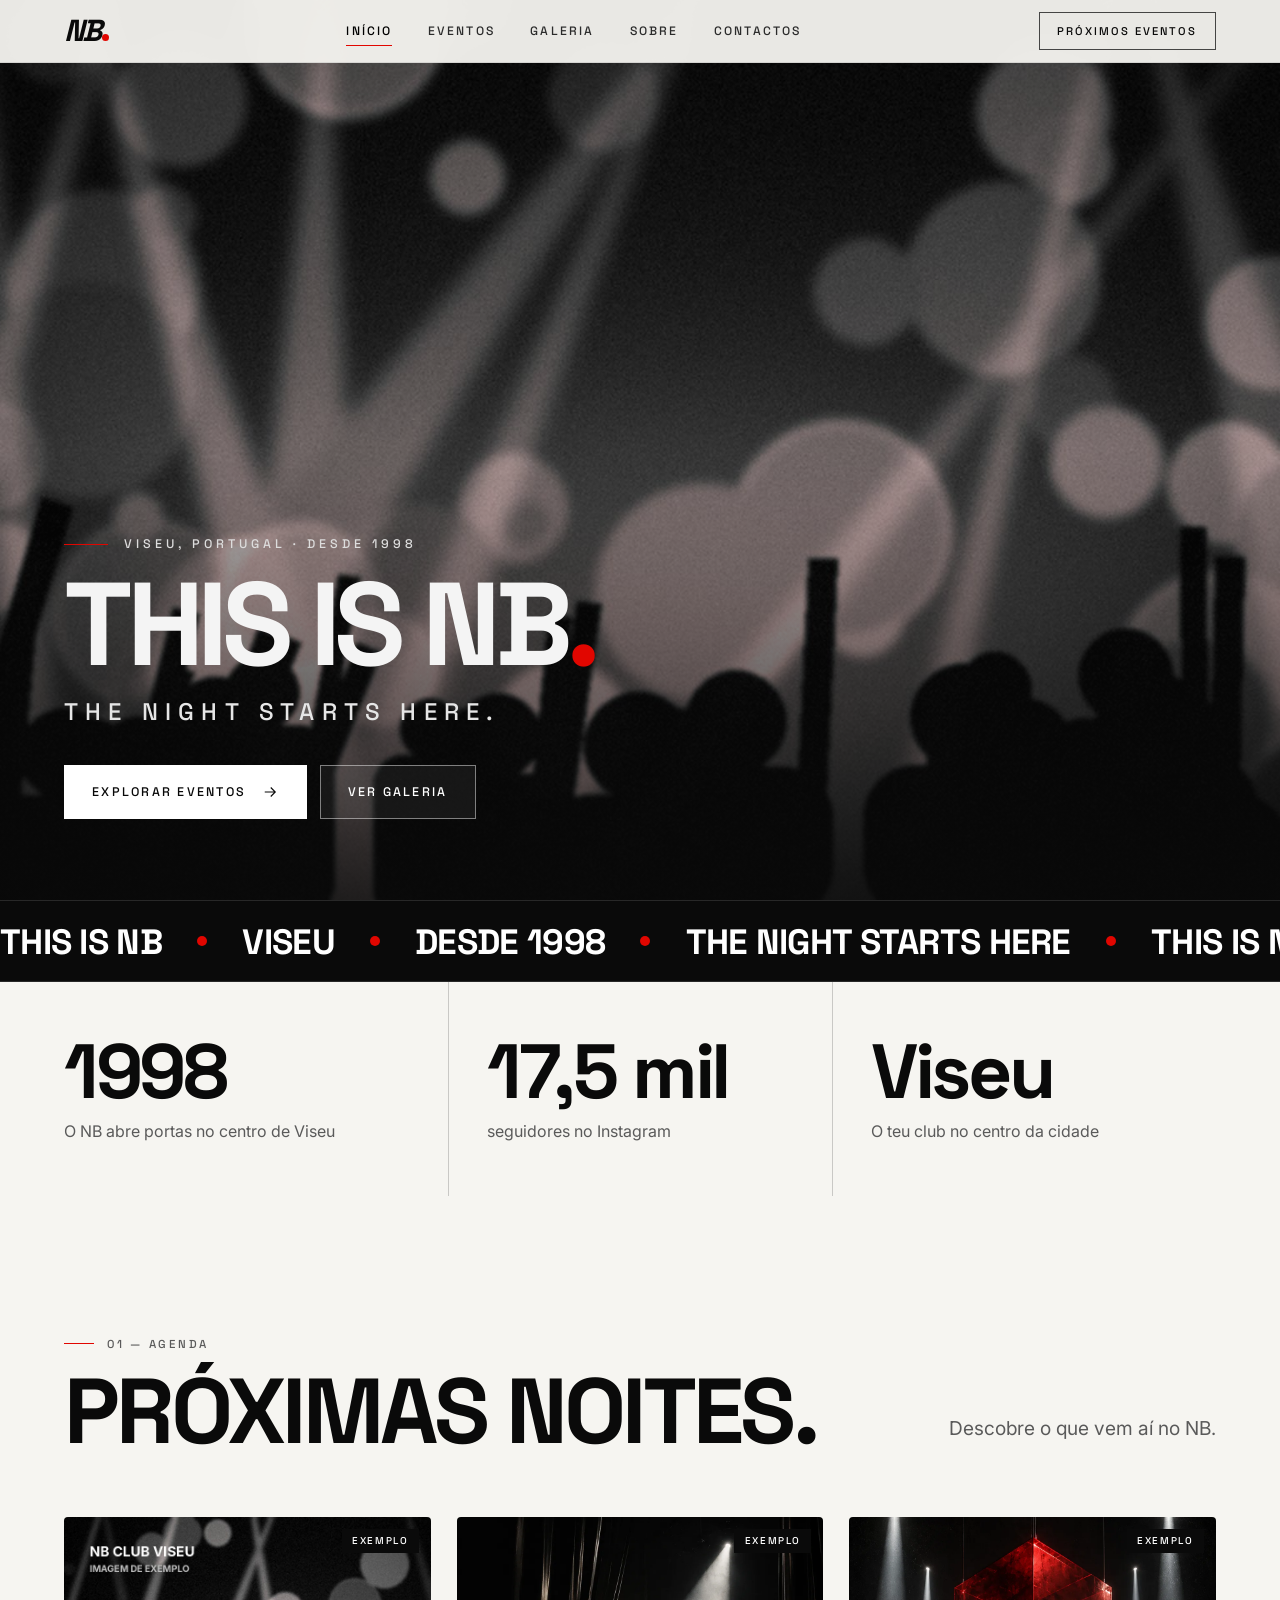
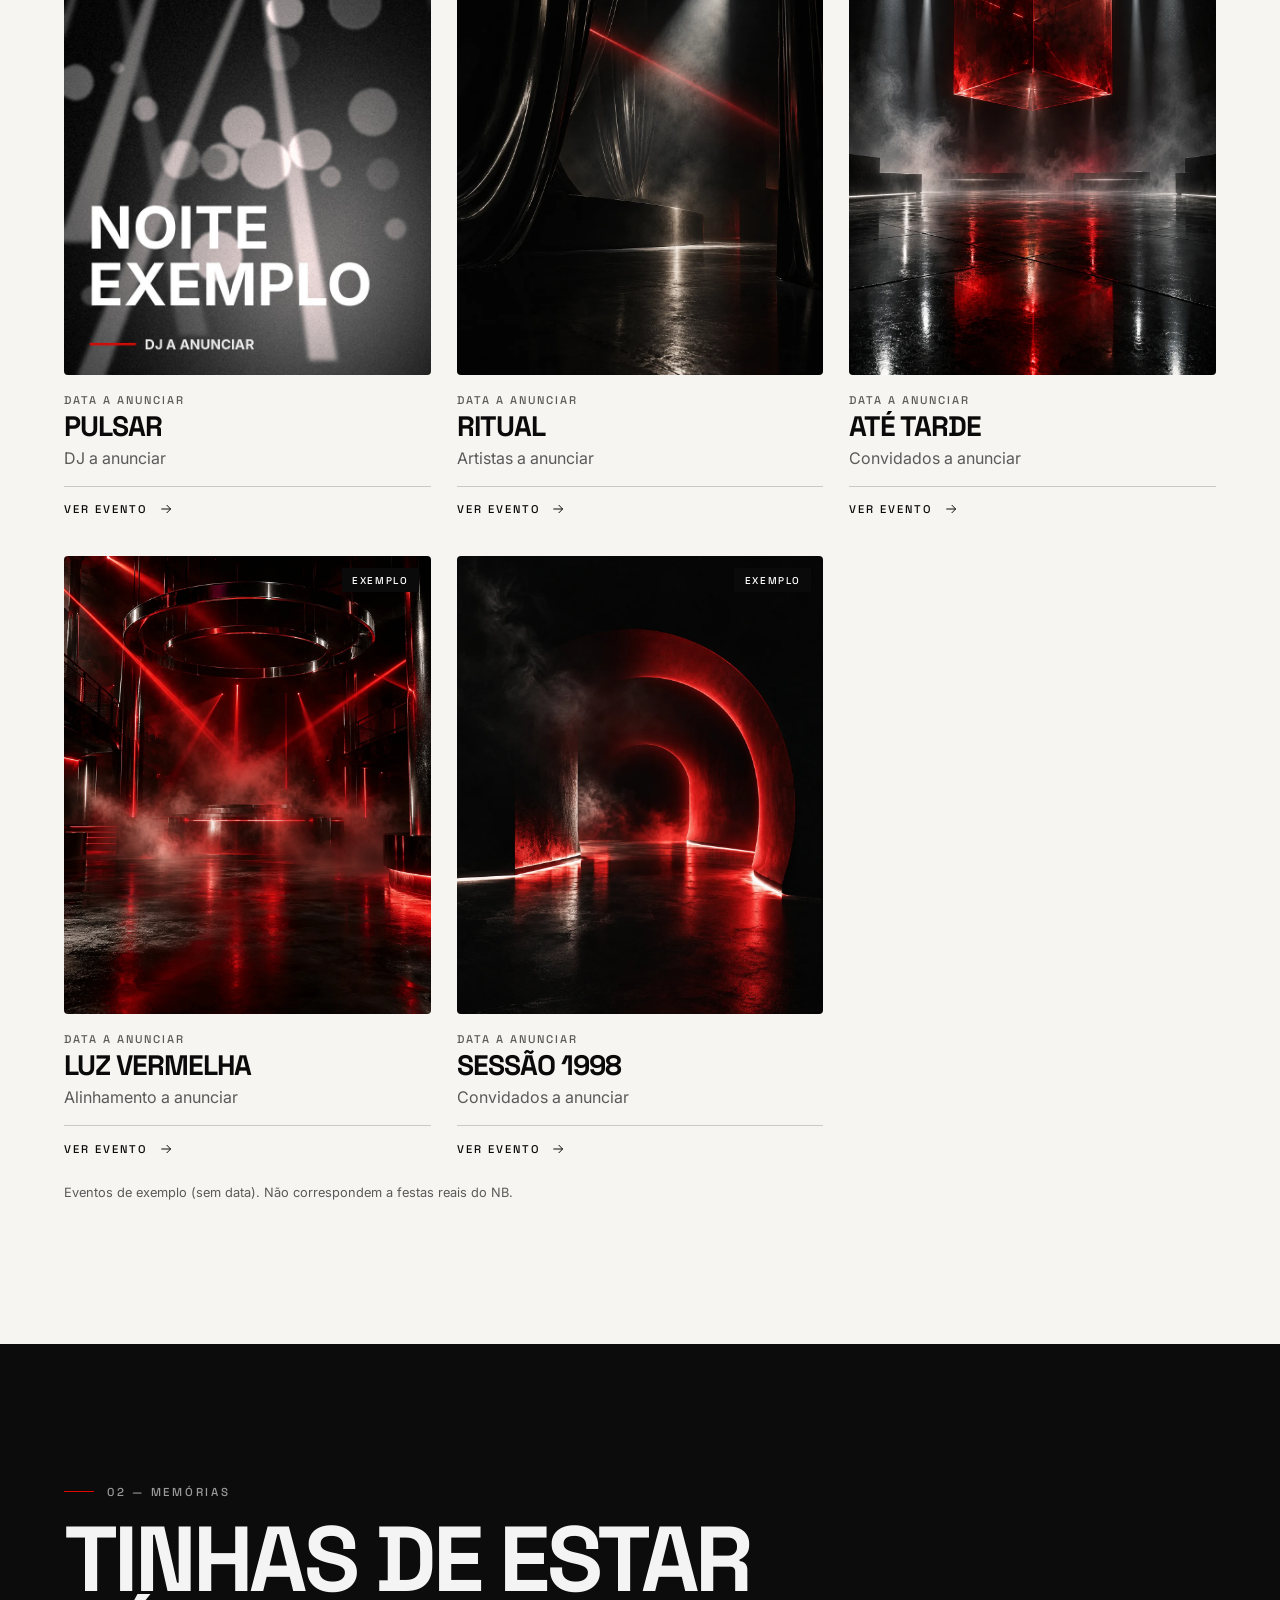
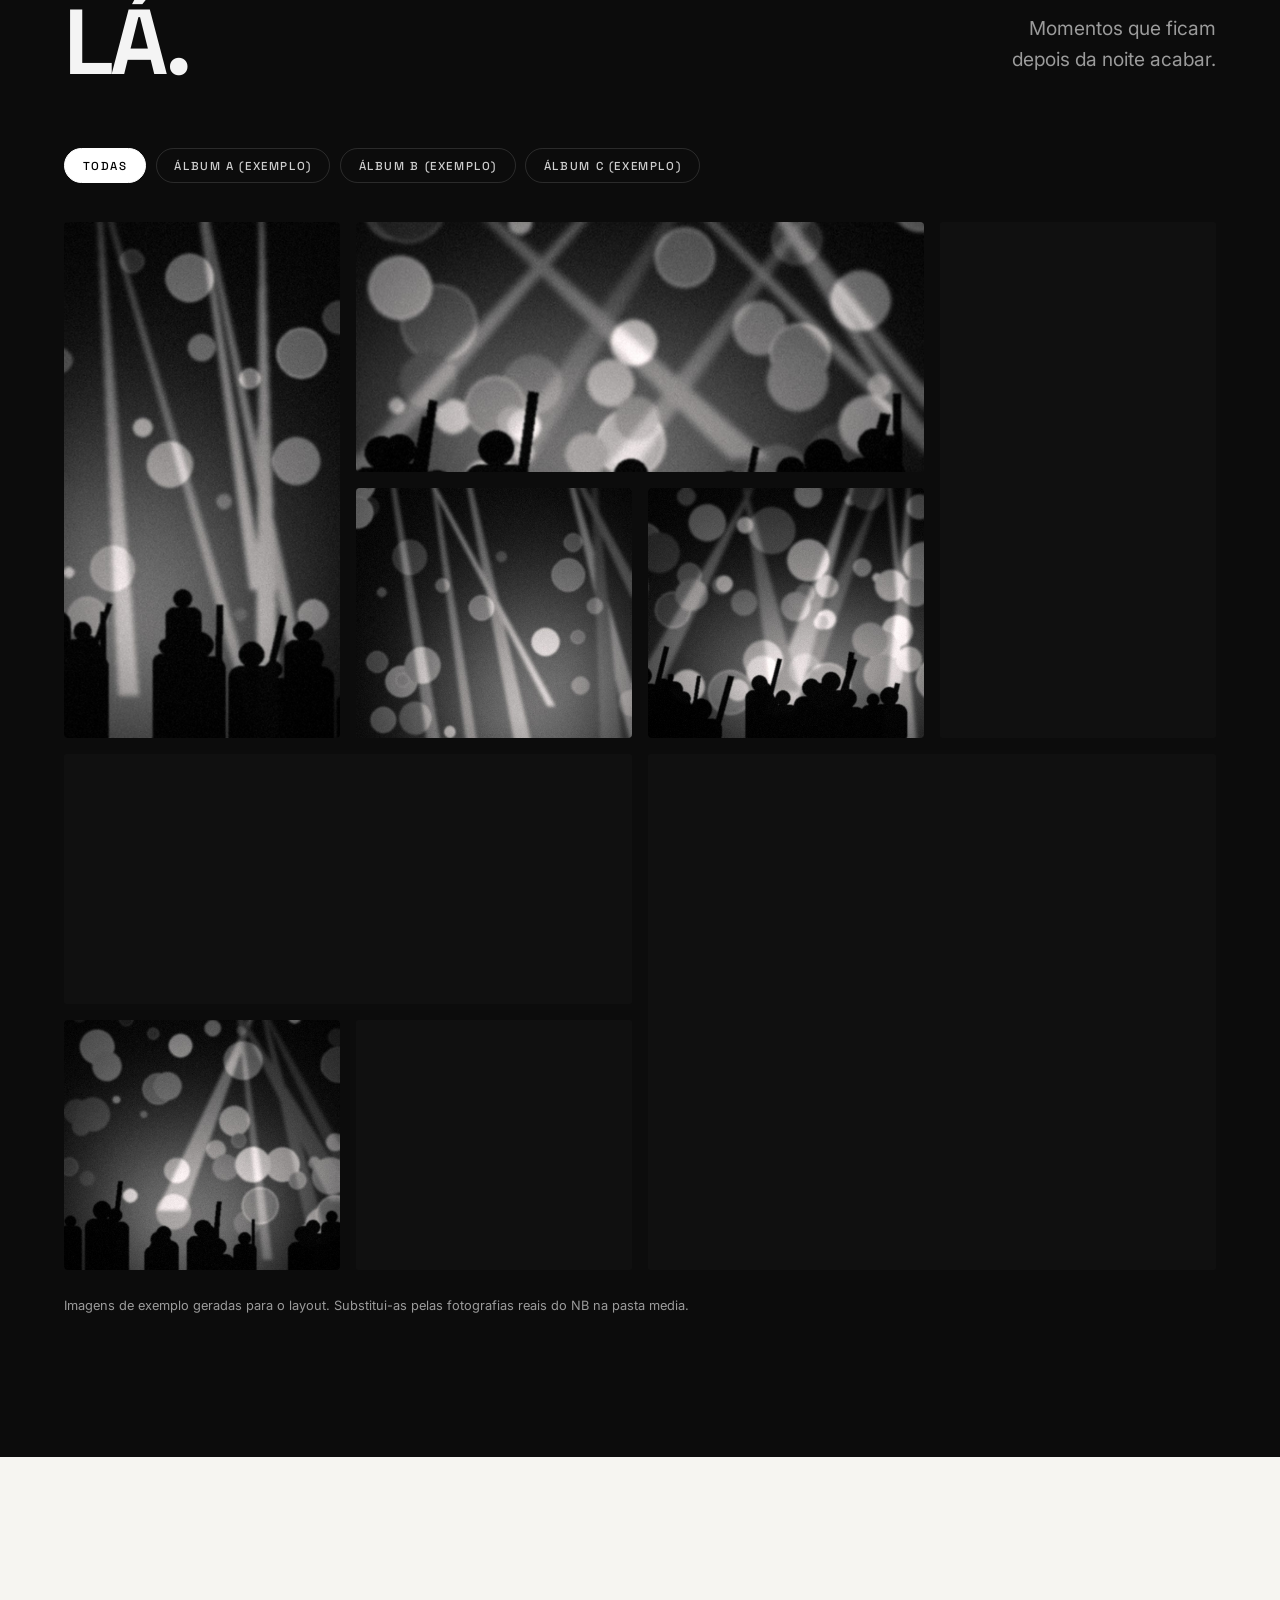
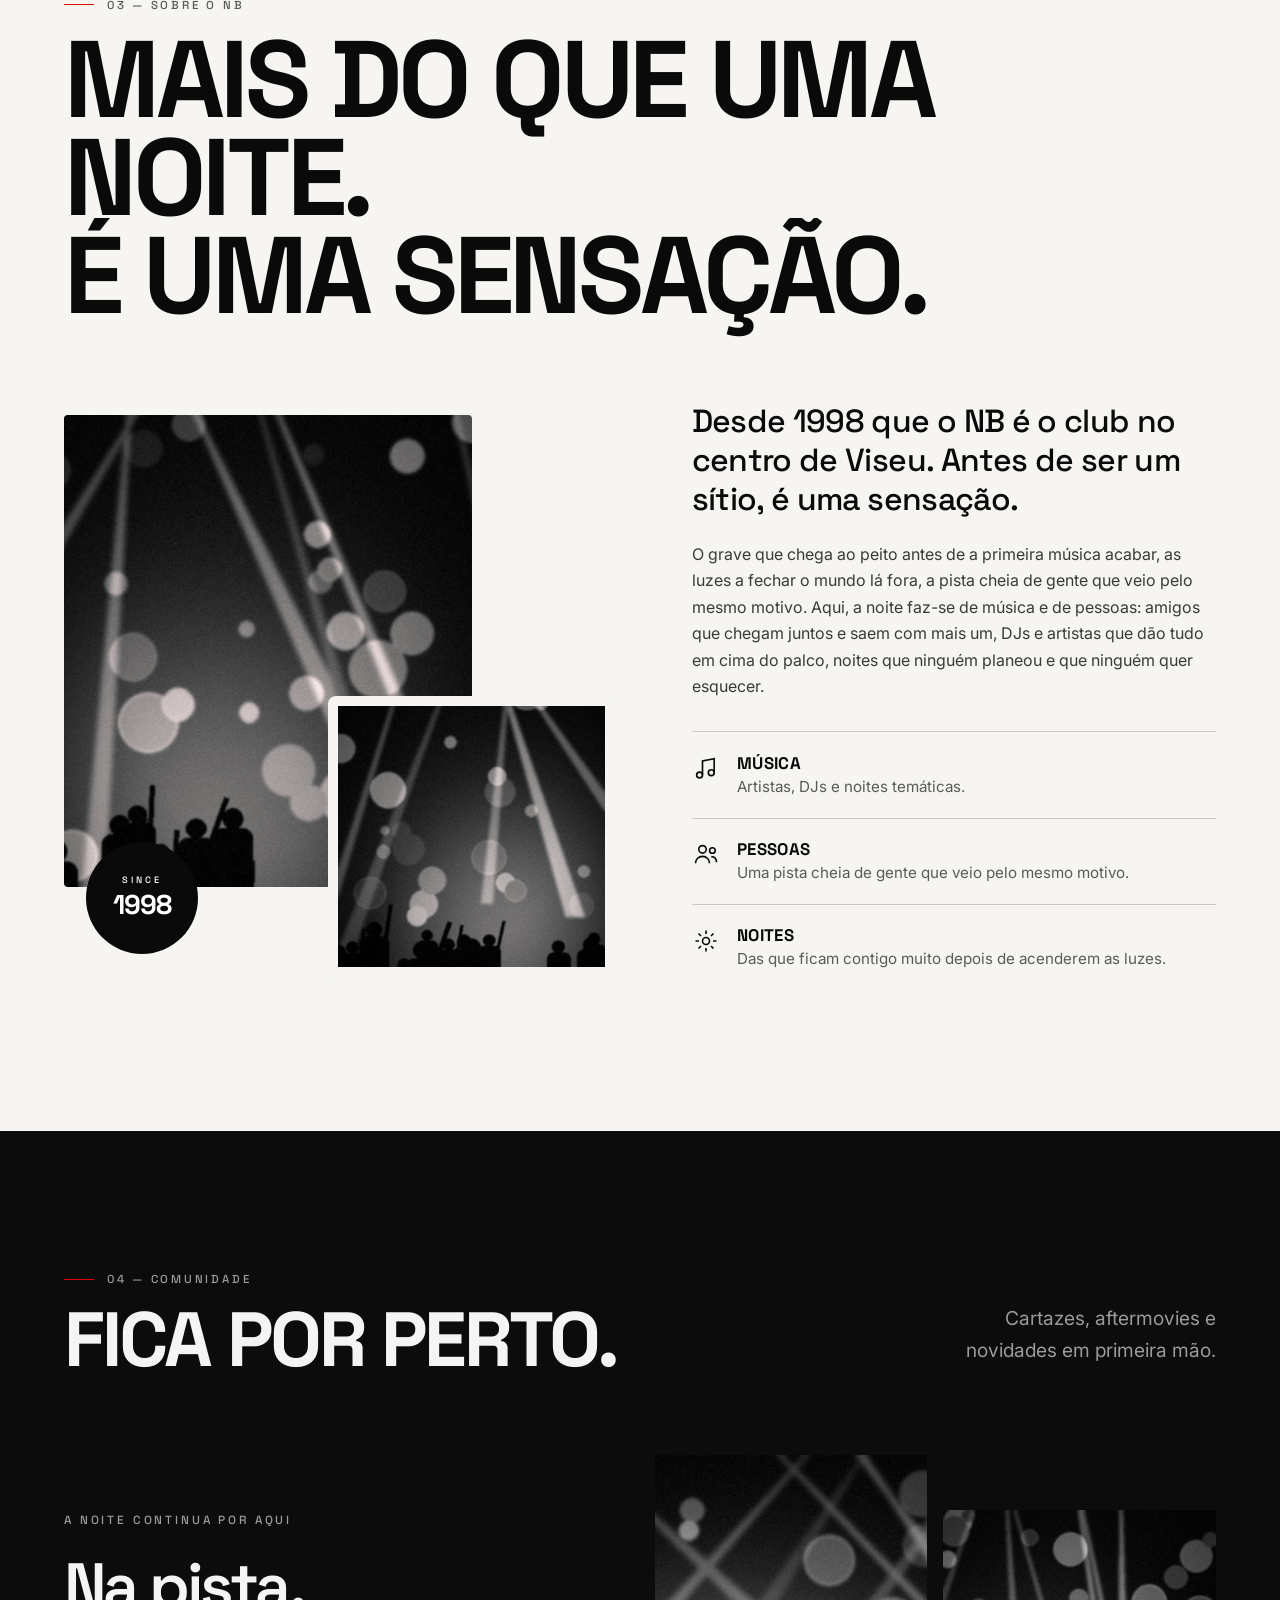
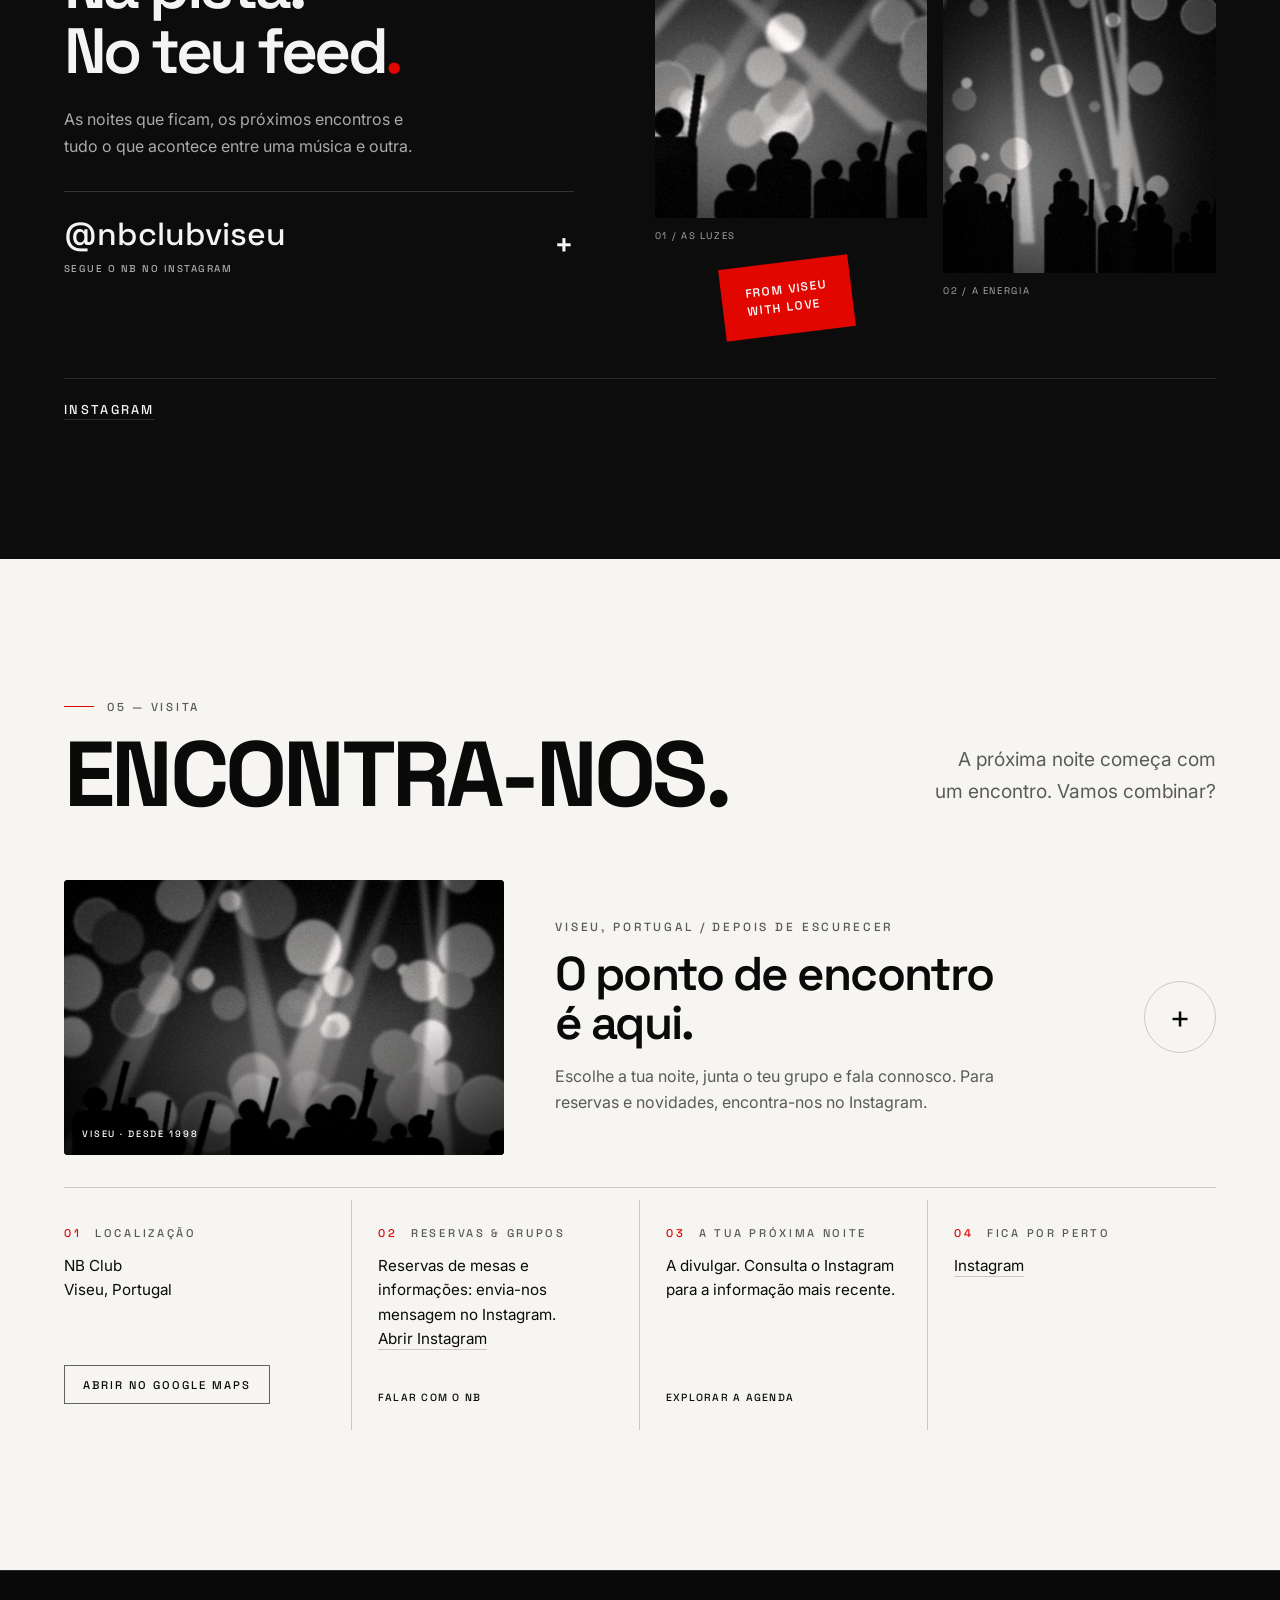
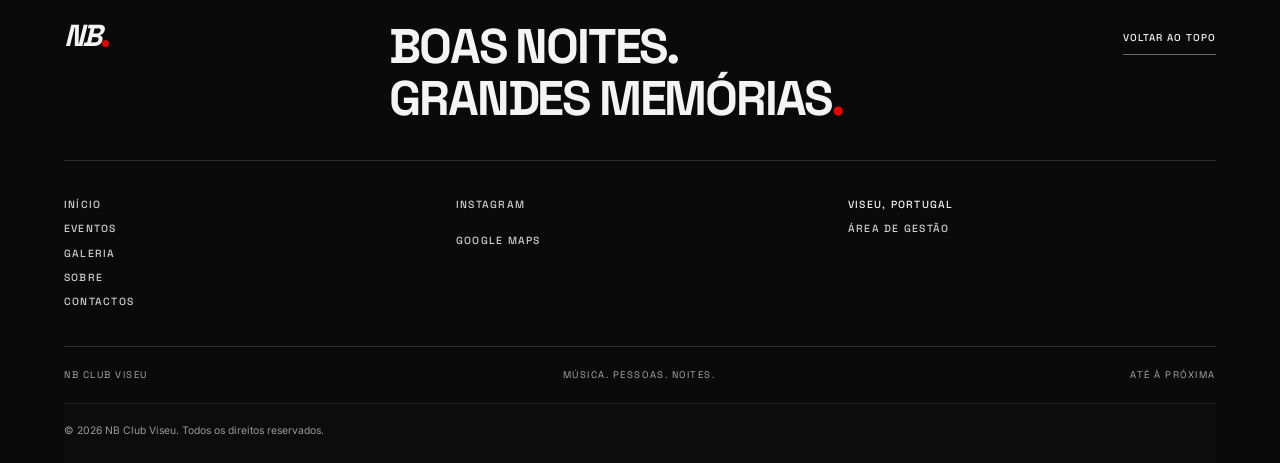
==== commit f87cbafd: "Polish static mobile layout and Portuguese content" ====
--- a/nb-site-v2/index.html
+++ b/nb-site-v2/index.html
@@ -6,6 +6,7 @@
   <title>NB Club Viseu | Discoteca e eventos em Viseu</title>
   <meta name="description" content="NB Club Viseu: a discoteca no centro da cidade desde 1998. Próximos eventos, galeria das noites e contactos do NB em Viseu, Portugal.">
   <meta name="theme-color" content="#0a0a0a">
+  <link rel="icon" href="media/favicon.svg" type="image/svg+xml">
   <meta property="og:type" content="website">
   <meta property="og:locale" content="pt_PT">
   <meta property="og:title" content="NB Club Viseu | Discoteca e eventos em Viseu">
@@ -105,7 +106,7 @@
       <div class="sec-top">
         <div>
           <p class="kicker" data-reveal><i></i>01 &mdash; Agenda</p>
-          <h2 class="h-xl" id="ev-h" data-split="words">UPCOMING NIGHTS.</h2>
+          <h2 class="h-xl" id="ev-h" data-split="words">PRÓXIMAS NOITES.</h2>
         </div>
         <p class="sub" data-reveal>Descobre o que vem aí no NB.</p>
       </div>
@@ -121,8 +122,8 @@
     <section class="sec dark" id="galeria" aria-labelledby="gal-h">
       <div class="sec-top">
         <div>
-          <p class="kicker" data-reveal><i></i>02 &mdash; The night recap</p>
-          <h2 class="h-xl" id="gal-h" data-split="words">YOU HAD TO BE THERE.</h2>
+          <p class="kicker" data-reveal><i></i>02 &mdash; Memórias</p>
+          <h2 class="h-xl" id="gal-h" data-split="words">TINHAS DE ESTAR LÁ.</h2>
         </div>
         <p class="sub" data-reveal>Momentos que ficam depois da noite acabar.</p>
       </div>
@@ -134,7 +135,7 @@
     <!-- SOBRE -->
     <section class="sec about light" id="sobre" aria-labelledby="man-h">
       <p class="kicker" data-reveal><i></i>03 &mdash; Sobre o NB</p>
-      <h2 class="h-xxl" id="man-h" data-split="words">MORE THAN A NIGHT.<br>IT'S A FEELING.</h2>
+      <h2 class="h-xxl" id="man-h" data-split="words">MAIS DO QUE UMA NOITE.<br>É UMA SENSAÇÃO.</h2>
       <div class="about-grid">
         <div class="collage" data-reveal>
           <div class="c1"><span class="media is-missing" data-parallax="0.06"><img src="media/manifesto.jpg" alt="Imagem de exemplo: luzes sobre a pista" loading="lazy" decoding="async" onerror="this.parentNode.classList.add('is-missing');this.remove()"></span></div>
@@ -167,13 +168,13 @@
       <div class="sec-top">
         <div>
           <p class="kicker" data-reveal><i></i>04 &mdash; Comunidade</p>
-          <h2 class="h-xl" id="soc-h" data-split="words">STAY IN THE LOOP.</h2>
+          <h2 class="h-xl" id="soc-h" data-split="words">FICA POR PERTO.</h2>
         </div>
         <p class="sub" data-reveal>Cartazes, aftermovies e novidades em primeira mão.</p>
       </div>
       <div class="social-story" data-reveal>
         <div class="social-copy"><span class="eyebrow">A noite continua por aqui</span><h3>Na pista.<br>No teu feed<span class="dot">.</span></h3><p>As noites que ficam, os próximos encontros e tudo o que acontece entre uma música e outra.</p><a class="social-follow" href="https://www.instagram.com/nbclubviseu/" target="_blank" rel="noopener"><span>@nbclubviseu<small>SEGUE O NB NO INSTAGRAM</small></span><span aria-hidden="true">+</span></a></div>
-        <div class="social-frames" aria-label="Ambiente visual de demonstração"><figure><img src="media/galeria-02.jpg" alt="Luzes na pista — imagem de exemplo" loading="lazy"><figcaption>01 / THE LIGHTS</figcaption></figure><figure><img src="media/galeria-01.jpg" alt="Ambiente do club — imagem de exemplo" loading="lazy"><figcaption>02 / THE ENERGY</figcaption></figure><span class="social-sticker">FROM VISEU<br>WITH LOVE</span></div>
+        <div class="social-frames" aria-label="Ambiente visual de demonstração"><figure><img src="media/galeria-02.jpg" alt="Luzes na pista — imagem de exemplo" loading="lazy"><figcaption>01 / AS LUZES</figcaption></figure><figure><img src="media/galeria-01.jpg" alt="Ambiente do club — imagem de exemplo" loading="lazy"><figcaption>02 / A ENERGIA</figcaption></figure><span class="social-sticker">FROM VISEU<br>WITH LOVE</span></div>
       </div>
       <div class="ig-posts" id="igPosts" hidden></div>
       <ul class="soc-list" data-reveal>
@@ -187,11 +188,15 @@
       <div class="sec-top">
         <div>
           <p class="kicker" data-reveal><i></i>05 &mdash; Visita</p>
-          <h2 class="h-xl" id="con-h" data-split="words">FIND US.</h2>
+          <h2 class="h-xl" id="con-h" data-split="words">ENCONTRA-NOS.</h2>
         </div>
         <p class="sub" data-reveal>A próxima noite começa com um encontro. Vamos combinar?</p>
       </div>
-      <div class="contact-intro" data-reveal><span class="contact-mark" aria-hidden="true">NB<span class="dot">.</span></span><div><p class="eyebrow">Viseu, Portugal / Depois de escurecer</p><h3>O ponto de encontro<br>é aqui.</h3><p>Escolhe a tua noite, junta o teu grupo e fala connosco. Para reservas e novidades, encontra-nos no Instagram.</p></div><a class="contact-arrow" href="https://www.instagram.com/nbclubviseu/" target="_blank" rel="noopener" aria-label="Falar com o NB no Instagram">+</a></div>
+      <div class="contact-intro" data-reveal>
+        <figure class="contact-visual"><img src="media/galeria-05.jpg" alt="Ambiente da pista — imagem de exemplo" loading="lazy"><figcaption>VISEU · DESDE 1998</figcaption></figure>
+        <div class="contact-copy"><p class="eyebrow">Viseu, Portugal / Depois de escurecer</p><h3>O ponto de encontro<br>é aqui.</h3><p>Escolhe a tua noite, junta o teu grupo e fala connosco. Para reservas e novidades, encontra-nos no Instagram.</p></div>
+        <a class="contact-arrow" href="https://www.instagram.com/nbclubviseu/" target="_blank" rel="noopener" aria-label="Falar com o NB no Instagram">+</a>
+      </div>
       <div class="info-cards">
         <article class="icard" data-reveal>
           <h3><span>01</span> Localização</h3>
@@ -216,7 +221,7 @@
 
   <!-- FOOTER -->
   <footer class="footer">
-    <div class="footer-heading"><a class="logo" href="#inicio" aria-label="NB — voltar ao início">NB<i></i></a><p class="foot-line">GOOD NIGHTS.<br>GREAT MEMORIES<span class="dot">.</span></p><a class="footer-top" href="#inicio">VOLTAR AO TOPO</a></div>
+    <div class="footer-heading"><a class="logo" href="#inicio" aria-label="NB — voltar ao início">NB<i></i></a><p class="foot-line">BOAS NOITES.<br>GRANDES MEMÓRIAS<span class="dot">.</span></p><a class="footer-top" href="#inicio">VOLTAR AO TOPO</a></div>
     <div class="foot-cols">
       <nav aria-label="Rodapé">
         <ul>
--- a/nb-site-v2/styles.css
+++ b/nb-site-v2/styles.css
@@ -526,20 +526,18 @@
   .ev-more > .eyebrow { font-size: .55rem; }
   .ev-more .h-md { font-size: 2rem; margin-bottom: 22px; }
   .more-list {
-    display: flex;
-    gap: 12px;
-    overflow-x: auto;
-    margin-right: -14px;
-    padding-right: 14px;
-    scroll-snap-type: x mandatory;
-    scrollbar-width: none;
+    display:grid;
+    grid-template-columns:repeat(2,minmax(0,1fr));
+    gap:22px 10px;
+    overflow:visible;
+    margin:0;
+    padding:0;
   }
-  .more-list::-webkit-scrollbar { display: none; }
-  .more-item { flex: 0 0 76vw; display: grid; grid-template-columns: 1fr auto; gap: 9px; scroll-snap-align: start; }
+  .more-item { min-width:0; display:grid; grid-template-columns:1fr auto; gap:8px; opacity:1!important; transform:none!important; }
   .more-image { grid-column: 1 / -1; grid-row: auto; }
   .more-image .media { aspect-ratio: 16 / 10; }
   .more-d { grid-column: 1 / -1; font-size: .55rem; }
-  .more-t { grid-column: 1; font-size: 1.1rem; }
+  .more-t { grid-column: 1; font-size: .95rem; }
   .more-item > .arr { grid-column: 2; grid-row: 3; }
 
   .footer { padding: 36px 18px 0; }
--- a/nb-site-v2/home.css
+++ b/nb-site-v2/home.css
@@ -177,8 +177,12 @@
 .social-frames figcaption { font:.6rem var(--ff); letter-spacing:.17em; color:#aaa; margin-top:12px; }
 .social-sticker { position:absolute; bottom:8px; left:12%; background:var(--red); padding:18px 24px; transform:rotate(-7deg); font:600 .75rem/1.5 var(--ff); letter-spacing:.12em; }
 .social .soc-list { margin-top:36px; border-top:1px solid #292929; padding-top:22px; }
-.contact-intro { display:grid; grid-template-columns:1fr 2fr auto; gap:40px; align-items:center; border-top:1px solid var(--line); border-bottom:1px solid var(--line); padding:40px 0; margin-bottom:28px; }
-.contact-mark { font:italic 700 clamp(5rem,12vw,11rem)/1 var(--ff); letter-spacing:-.09em; }
+.contact-intro { display:grid; grid-template-columns:minmax(280px,.9fr) 1.1fr auto; gap:clamp(28px,4vw,60px); align-items:center; border-bottom:1px solid var(--line); padding:0 0 32px; margin-bottom:12px; }
+.contact-visual { position:relative; aspect-ratio:16/10; overflow:hidden; background:#111; border-radius:4px; }
+.contact-visual::after { content:''; position:absolute; inset:0; background:linear-gradient(180deg,transparent 45%,rgba(0,0,0,.68)); }
+.contact-visual img { width:100%; height:100%; object-fit:cover; filter:saturate(.65) contrast(1.05); }
+.contact-visual figcaption { position:absolute; z-index:1; left:18px; bottom:15px; color:#fff; font:500 .58rem var(--ff); letter-spacing:.2em; }
+.contact-copy { max-width:620px; }
 .contact-intro h3 { font:600 clamp(2rem,3.7vw,3.6rem)/1.05 var(--ff); letter-spacing:-.04em; margin:15px 0; }
 .contact-intro p:last-child { max-width:49ch; color:var(--mute); }
 .contact-arrow { display:grid; place-items:center; width:72px; height:72px; border:1px solid var(--line); border-radius:50%; font-size:2rem; transition:background .3s,color .3s,transform .3s; }
@@ -192,36 +196,36 @@
 .icard p { font-size:.95rem; }
 .contact-link { margin-top:auto; padding-top:20px; font:500 .65rem var(--ff); letter-spacing:.12em; }
 .contact-link:hover { color:var(--red); }
-@media(max-width:900px) { .info-cards { grid-template-columns:1fr 1fr; } .icard { border-bottom:1px solid var(--line); } .icard:nth-child(2) { border-right:0; } .icard:nth-child(3) { padding-left:0; } .contact-intro { grid-template-columns:1fr auto; } .contact-mark { display:none; } }
+@media(max-width:900px) { .info-cards { grid-template-columns:1fr 1fr; } .icard { border-bottom:1px solid var(--line); } .icard:nth-child(2) { border-right:0; } .icard:nth-child(3) { padding-left:0; } .contact-intro { grid-template-columns:1fr auto; } .contact-visual { grid-column:1/-1; width:100%; } }
 @media(max-width:600px) { .social-story { grid-template-columns:1fr; gap:30px; } .social-frames { max-width:460px; } .social-copy h3 { font-size:3.2rem; } .contact-intro { gap:16px; padding:28px 0; } .contact-arrow { width:48px; height:48px; } .contact-intro .eyebrow { font-size:.6rem; } .info-cards { grid-template-columns:1fr; } .icard { border-right:0; padding:24px 0; min-height:190px; } }
 
 /* Experiência mobile: menos ruído, ações mais próximas e secções mais curtas */
 @media (max-width: 600px) {
   .v2 .hero {
-    min-height: 100svh;
-    padding: 88px 18px 22px;
-    justify-content: center;
+    min-height: 0;
+    padding: 92px 16px 36px;
+    justify-content: flex-end;
   }
-  .hero-wrap { gap: 24px; }
+  .hero-wrap { gap: 20px; }
   .hero-loc { font-size: .56rem; letter-spacing: .2em; margin-bottom: .75rem; }
   .hero-loc::before { width: 22px; }
-  .v2 .hero-title { font-size: clamp(2.75rem, 14vw, 3.7rem); margin-bottom: .8rem; }
+  .v2 .hero-title { font-size: clamp(2.65rem, 13vw, 3.4rem); margin-bottom: .7rem; }
   .hero-sub { font-size: .66rem; letter-spacing: .2em; margin-bottom: 1.2rem; }
   .hero-cta .btn { padding: .8rem 1rem; font-size: .63rem; }
   .hero-cta .btn-ghost { display: none; }
 
-  .next { grid-template-columns: 76px 1fr; gap: 12px; padding: 10px; align-items: stretch; }
+  .next { grid-template-columns: 68px minmax(0,1fr); gap: 12px; padding: 11px; align-items: stretch; border-color:rgba(255,255,255,.28); }
   .next-img { aspect-ratio: 3 / 4; }
   .next-body { gap: .22rem; }
   .next-k { font-size: .53rem; letter-spacing: .15em; }
   .next-k i { width: 6px; height: 6px; }
   .next-t { font-size: 1.15rem; }
-  .next-a { font-size: .75rem; }
+  .next-a { display:none; }
   .next-d { font-size: .65rem; white-space: nowrap; overflow: hidden; text-overflow: ellipsis; }
   .next .cd { display: none; }
-  .next .btn { margin-top: auto; padding: .62rem .8rem; font-size: .56rem; }
-
-  .marquee { padding: .65rem 0; }
+  .next .btn { width:100%; justify-content:space-between; margin-top: auto; padding: .6rem .72rem; font-size: .54rem; }
+
+  .marquee { display:none; }
   .marquee-track { gap: 1.2rem; font-size: 1rem; padding-right: 1.2rem; }
   .marquee-track i { width: 6px; height: 6px; }
 
@@ -234,7 +238,7 @@
   .fact span { display: none; }
 
   .sec { padding: 58px 18px; }
-  .v2 .h-xl, .v2 .h-xxl { font-size: clamp(2.25rem, 11vw, 3rem); }
+  .v2 .h-xl, .v2 .h-xxl { font-size: clamp(2.05rem, 10.2vw, 2.75rem); line-height:.92; }
   .sec-top { gap: .6rem; margin-bottom: 24px; }
   .sec-top .sub { display: none; }
   .kicker { font-size: .58rem; letter-spacing: .17em; margin-bottom: .75rem; }
@@ -242,36 +246,39 @@
   .sec .demo-note { display: none; }
 
   .ev-list {
-    display: flex;
-    gap: 14px;
-    overflow-x: auto;
-    margin-right: -18px;
-    padding: 0 18px 8px 0;
-    scroll-snap-type: x mandatory;
-    scrollbar-width: none;
+    display:grid;
+    grid-template-columns:repeat(2,minmax(0,1fr));
+    gap:26px 10px;
+    overflow:visible;
+    margin:0;
+    padding:0;
   }
-  .ev-list::-webkit-scrollbar { display: none; }
-  .ecard { flex: 0 0 76vw; scroll-snap-align: start; gap: .8rem; }
-  .ephoto { aspect-ratio: 4 / 4.75; }
-  .emeta { font-size: .6rem; }
-  .etitle { font-size: 1.3rem; }
-  .eartist { font-size: .82rem; }
+  .ecard { min-width:0; gap:.65rem; opacity:1!important; transform:none!important; transition:none!important; }
+  .ephoto { aspect-ratio: 4 / 5; border-radius:3px; }
+  .ecard:hover .ephoto .media img, .ecard:focus-visible .ephoto .media img { transform:none; }
+  .edate { top:7px; right:7px; padding:.42rem .5rem; }
+  .edate b { font-size:1.1rem; }
+  .edate i { font-size:.48rem; }
+  .ecard .tag { top:7px; right:7px; font-size:.5rem; }
+  .emeta { font-size: .52rem; letter-spacing:.1em; white-space:nowrap; overflow:hidden; text-overflow:ellipsis; }
+  .etitle { font-size: 1.05rem; line-height:1; }
+  .eartist { display:none; }
   .efoot { margin-top: .35rem; padding-top: .65rem; }
-  .ebtn { font-size: .6rem; }
-
-  .filters { display: flex; overflow-x: auto; margin-right: -18px; padding-right: 18px !important; scrollbar-width: none; }
-  .filters::-webkit-scrollbar { display: none; }
+  .ebtn { font-size: .52rem; letter-spacing:.1em; }
+  .eprov { display:none; }
+
+  .filters { display:flex; flex-wrap:wrap; gap:7px; overflow:visible; margin:0; padding:0!important; }
   .bento, .bento.few {
-    display: flex;
-    gap: 10px;
-    overflow-x: auto;
-    margin-right: -18px;
-    padding-right: 18px;
-    scroll-snap-type: x mandatory;
-    scrollbar-width: none;
+    display:grid;
+    grid-template-columns:repeat(2,minmax(0,1fr));
+    grid-auto-rows:145px;
+    gap:8px;
+    overflow:visible;
+    margin:0;
+    padding:0;
   }
-  .bento::-webkit-scrollbar { display: none; }
-  .bento .bt, .bento.few .bt { flex: 0 0 72vw; aspect-ratio: 4 / 5; scroll-snap-align: start; }
+  .bento .bt, .bento.few .bt { min-width:0; aspect-ratio:auto; grid-column:auto; grid-row:auto; opacity:1!important; transform:none!important; }
+  .bento .bt:first-child { grid-column:1/-1; grid-row:span 2; }
 
   .about-grid { gap: 28px; margin-top: 28px; }
   .collage { aspect-ratio: 4 / 3; }
@@ -300,10 +307,13 @@
   .social-sticker { bottom: 5px; left: auto; right: 10px; padding: 11px 14px; font-size: .56rem; }
   .social .soc-list { display: none; }
 
-  .contacts .sec-top { margin-bottom: 18px; }
-  .contact-intro { padding: 22px 0; margin-bottom: 0; }
+  .contacts .sec-top { margin-bottom: 22px; }
+  .contact-intro { grid-template-columns:1fr auto; gap:18px 12px; padding:0 0 22px; margin-bottom:0; }
+  .contact-visual { grid-column:1/-1; aspect-ratio:16/9; }
+  .contact-visual figcaption { left:12px; bottom:10px; font-size:.5rem; }
   .contact-intro .eyebrow, .contact-intro p:last-child { display: none; }
-  .contact-intro h3 { font-size: 2rem; margin: 0; }
+  .contact-copy { align-self:center; }
+  .contact-intro h3 { font-size: 1.8rem; margin: 0; }
   .contact-arrow { width: 44px; height: 44px; font-size: 1.2rem; }
   .info-cards { grid-template-columns: 1fr 1fr; }
   .icard { min-height: 0; padding: 20px 12px; gap: .65rem; }
